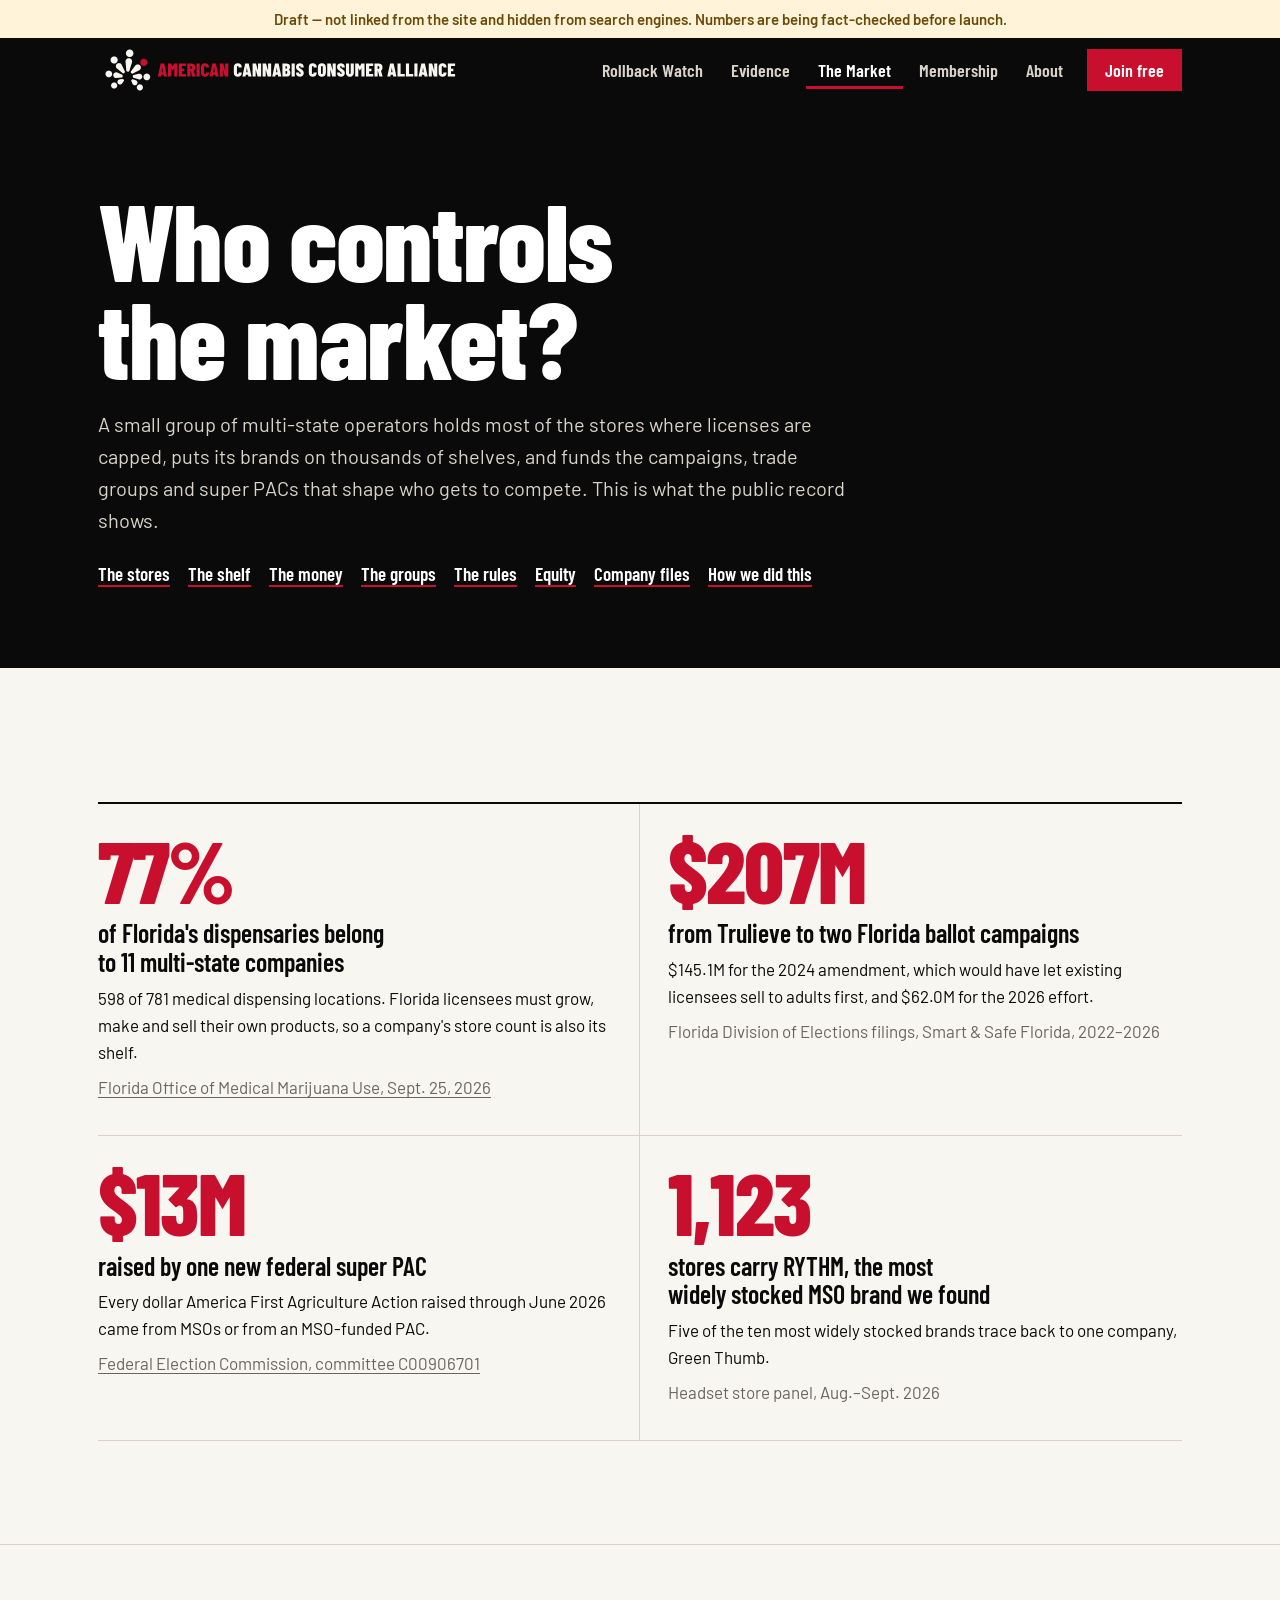
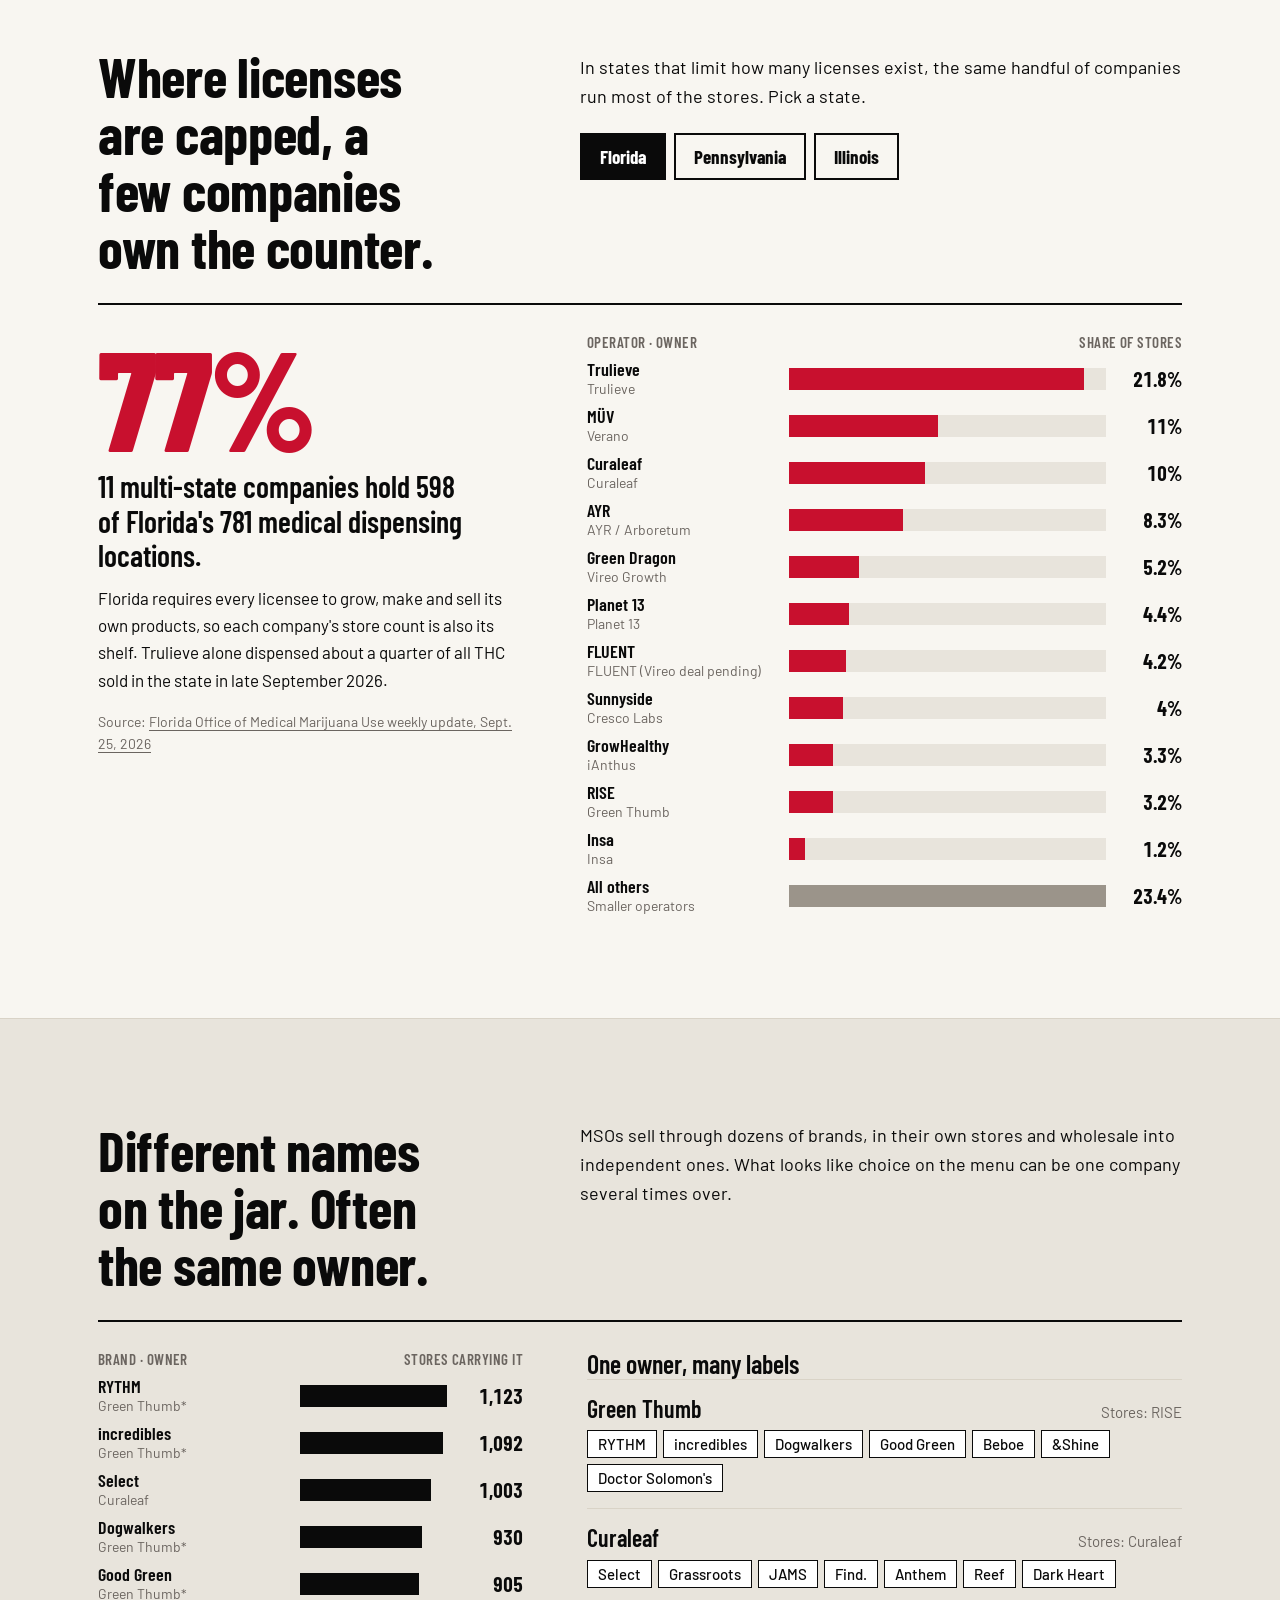
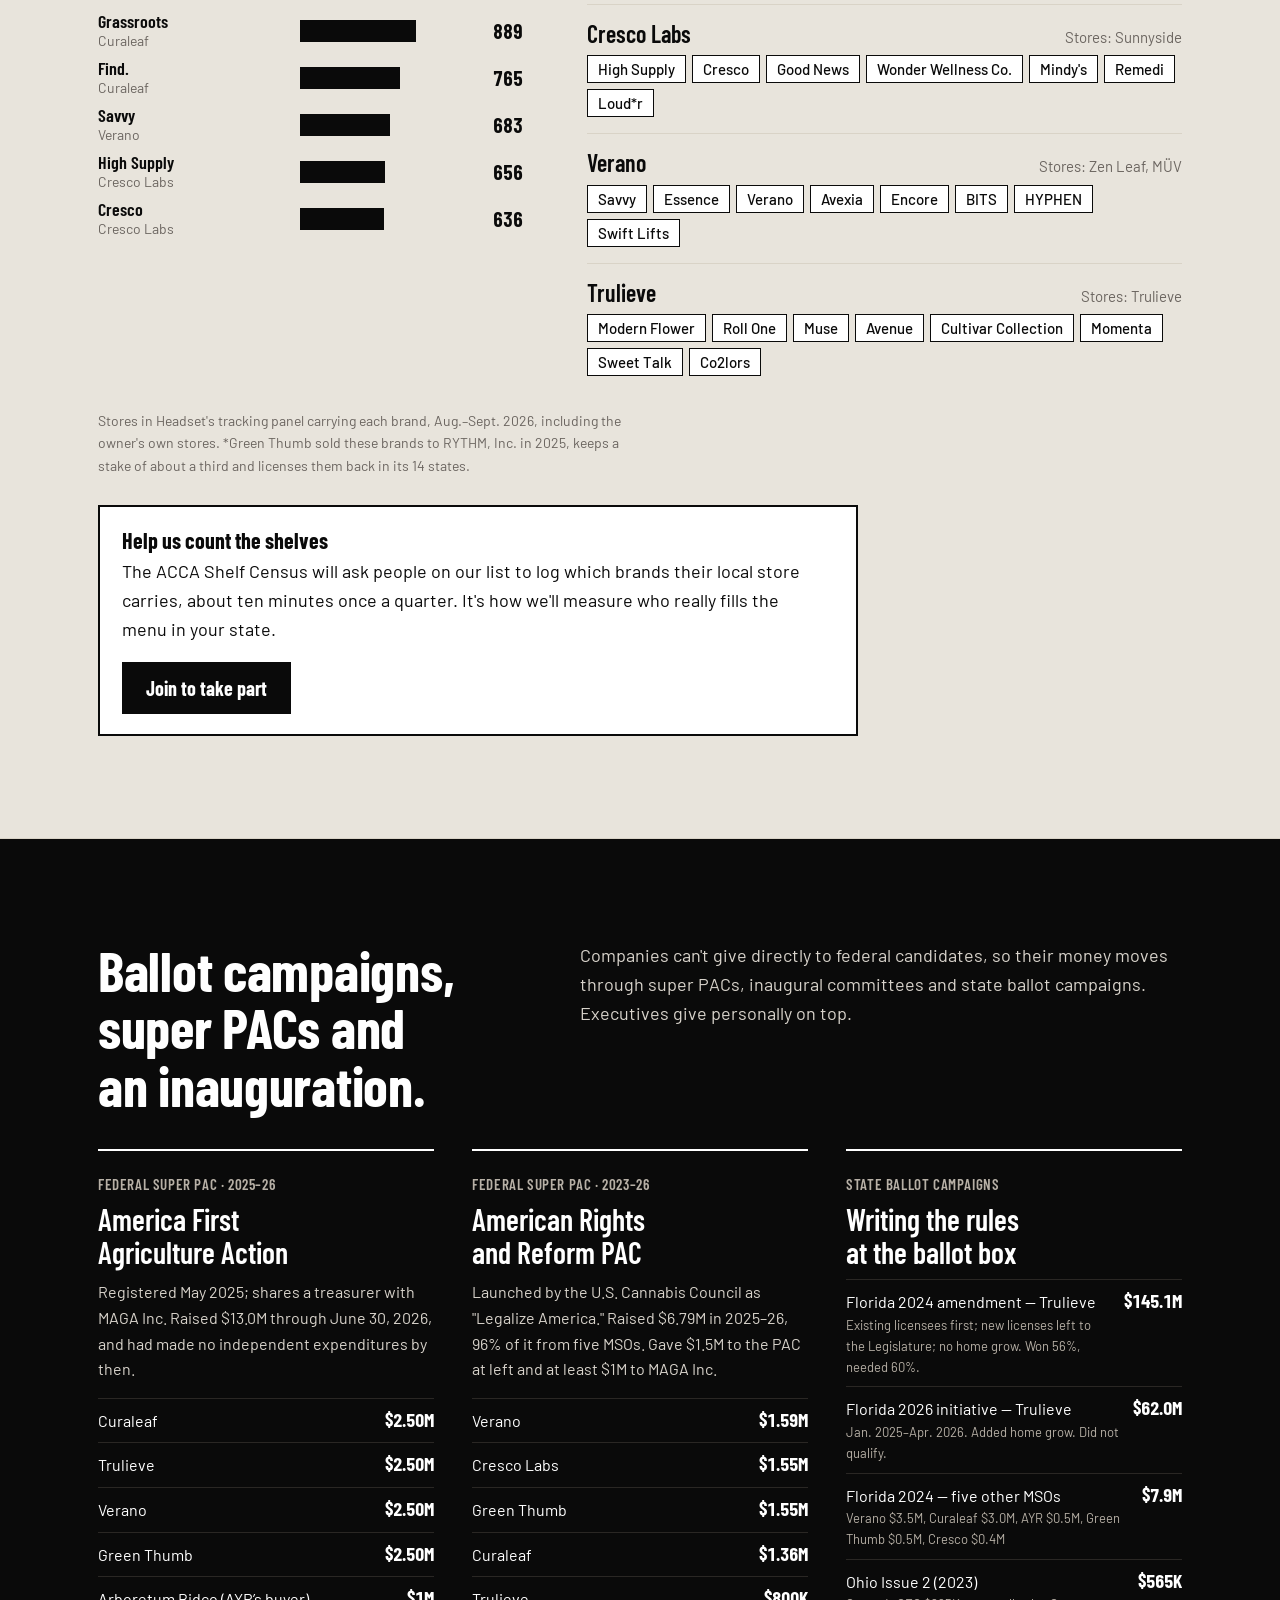
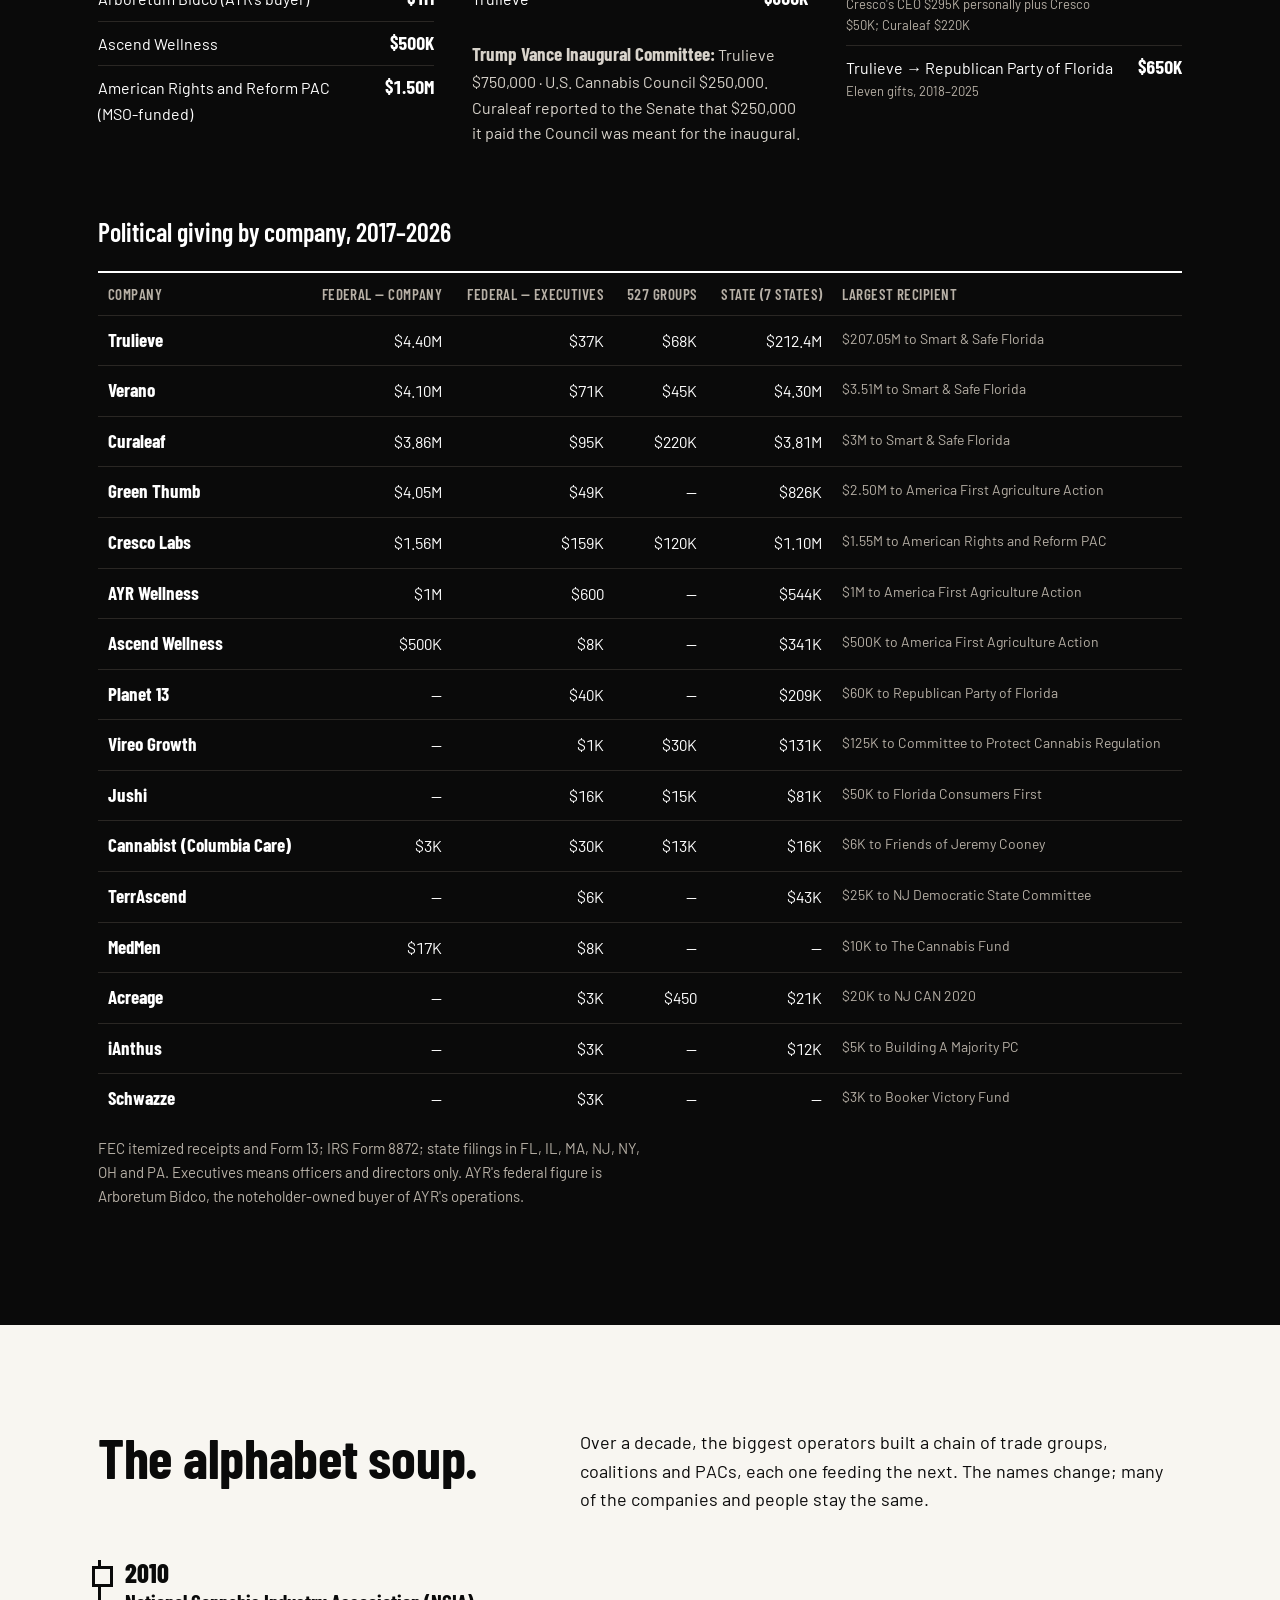
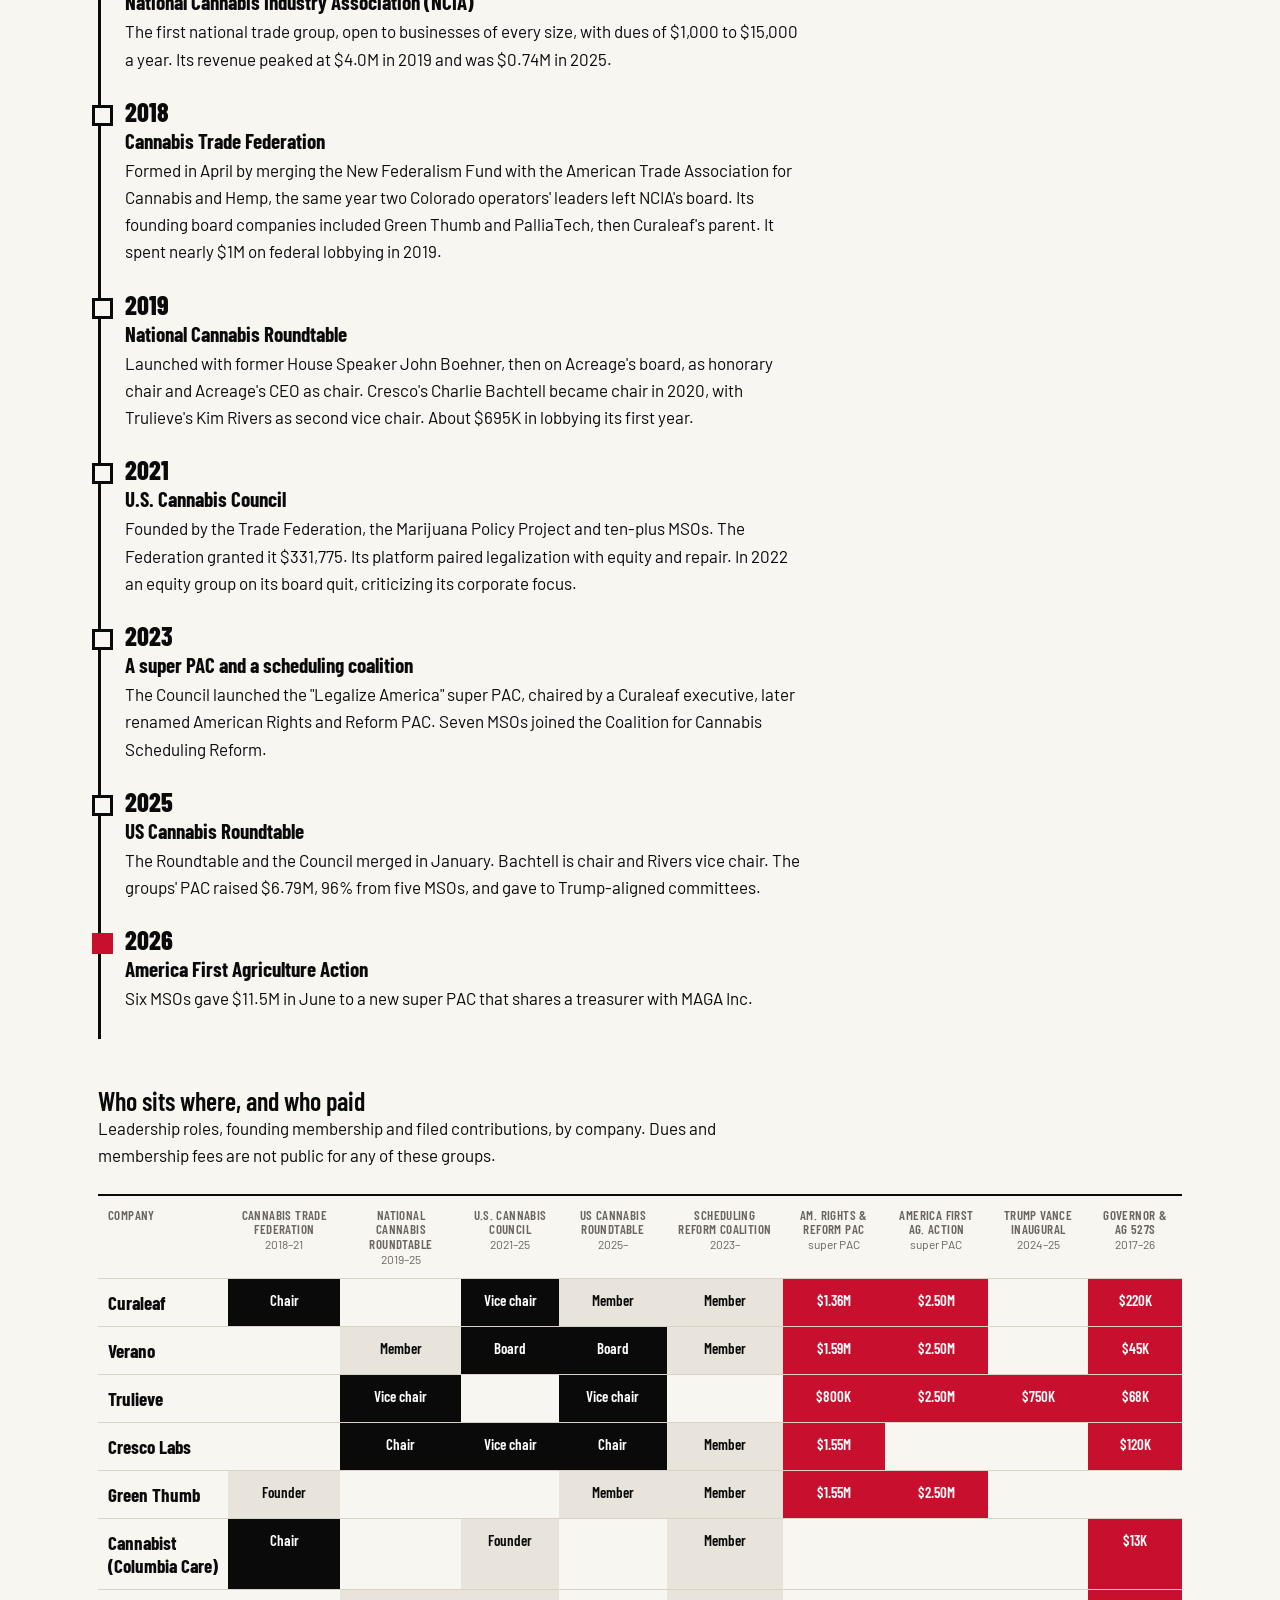
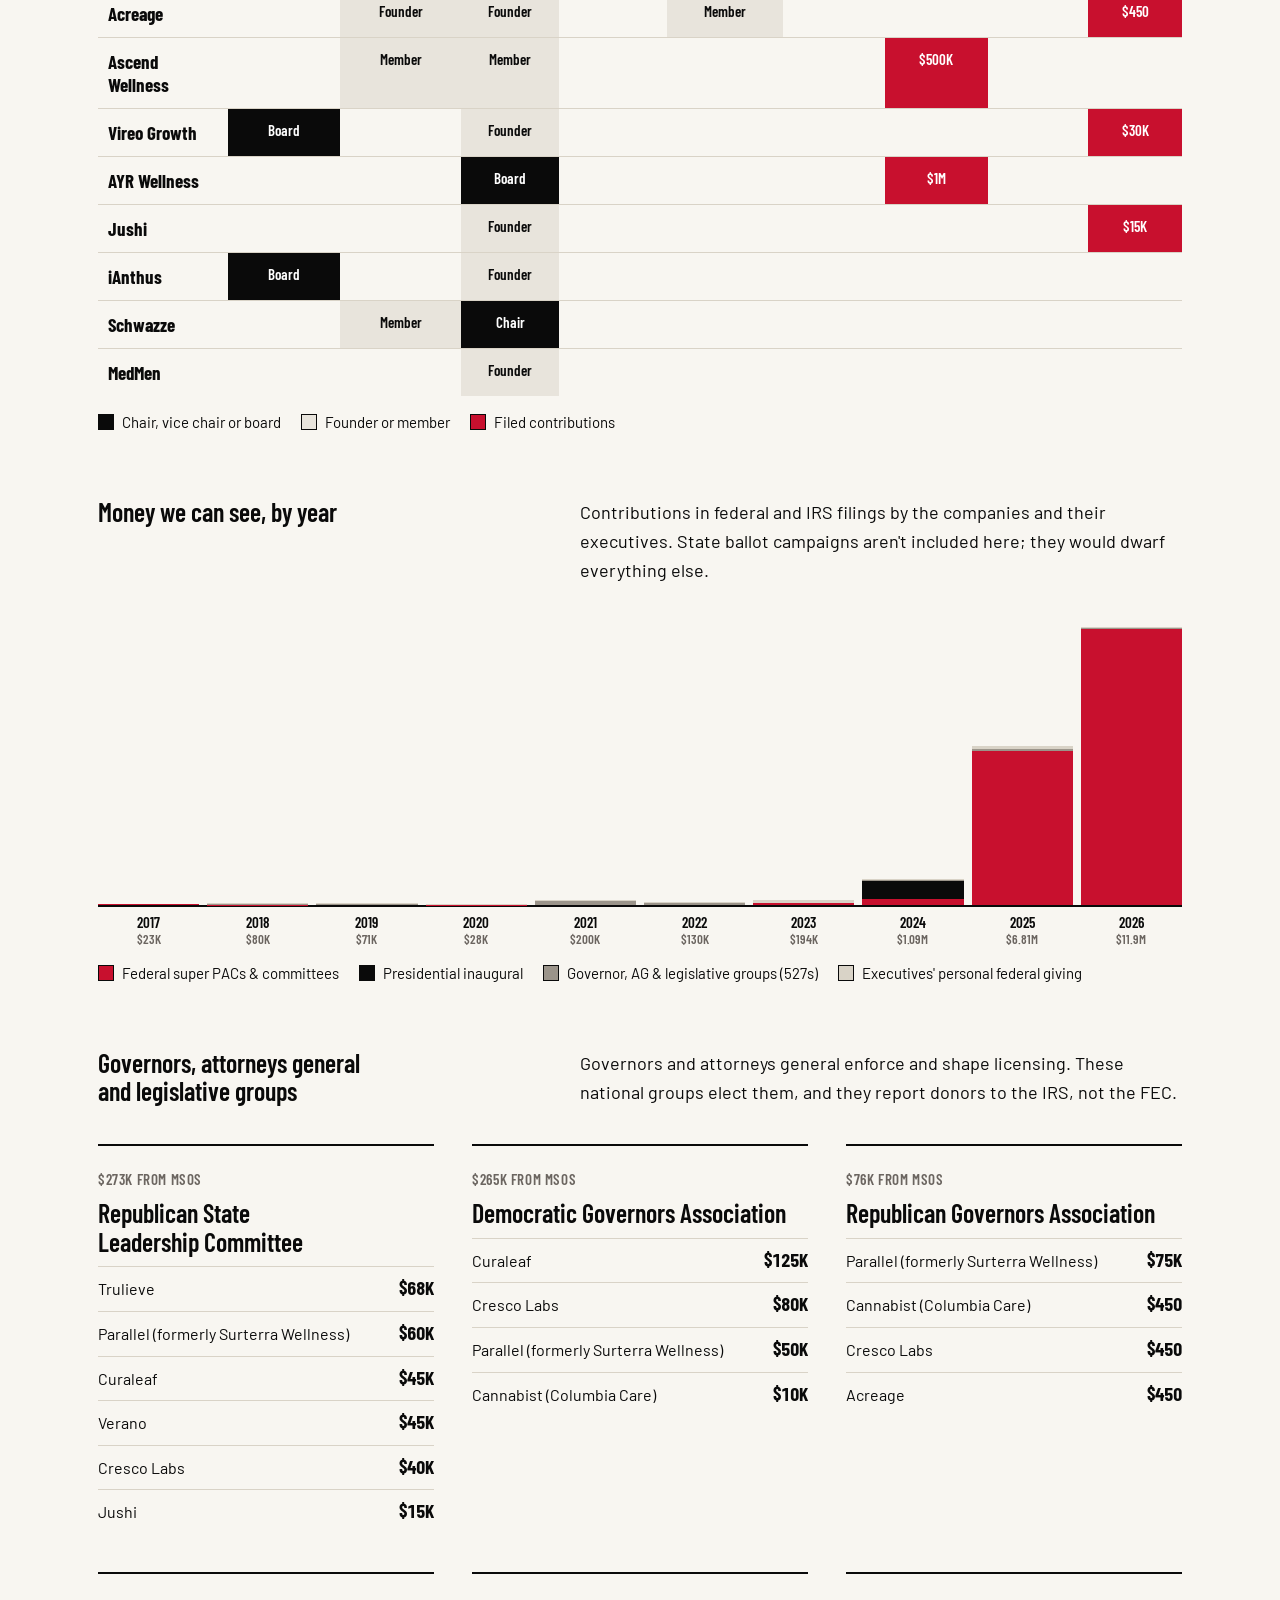
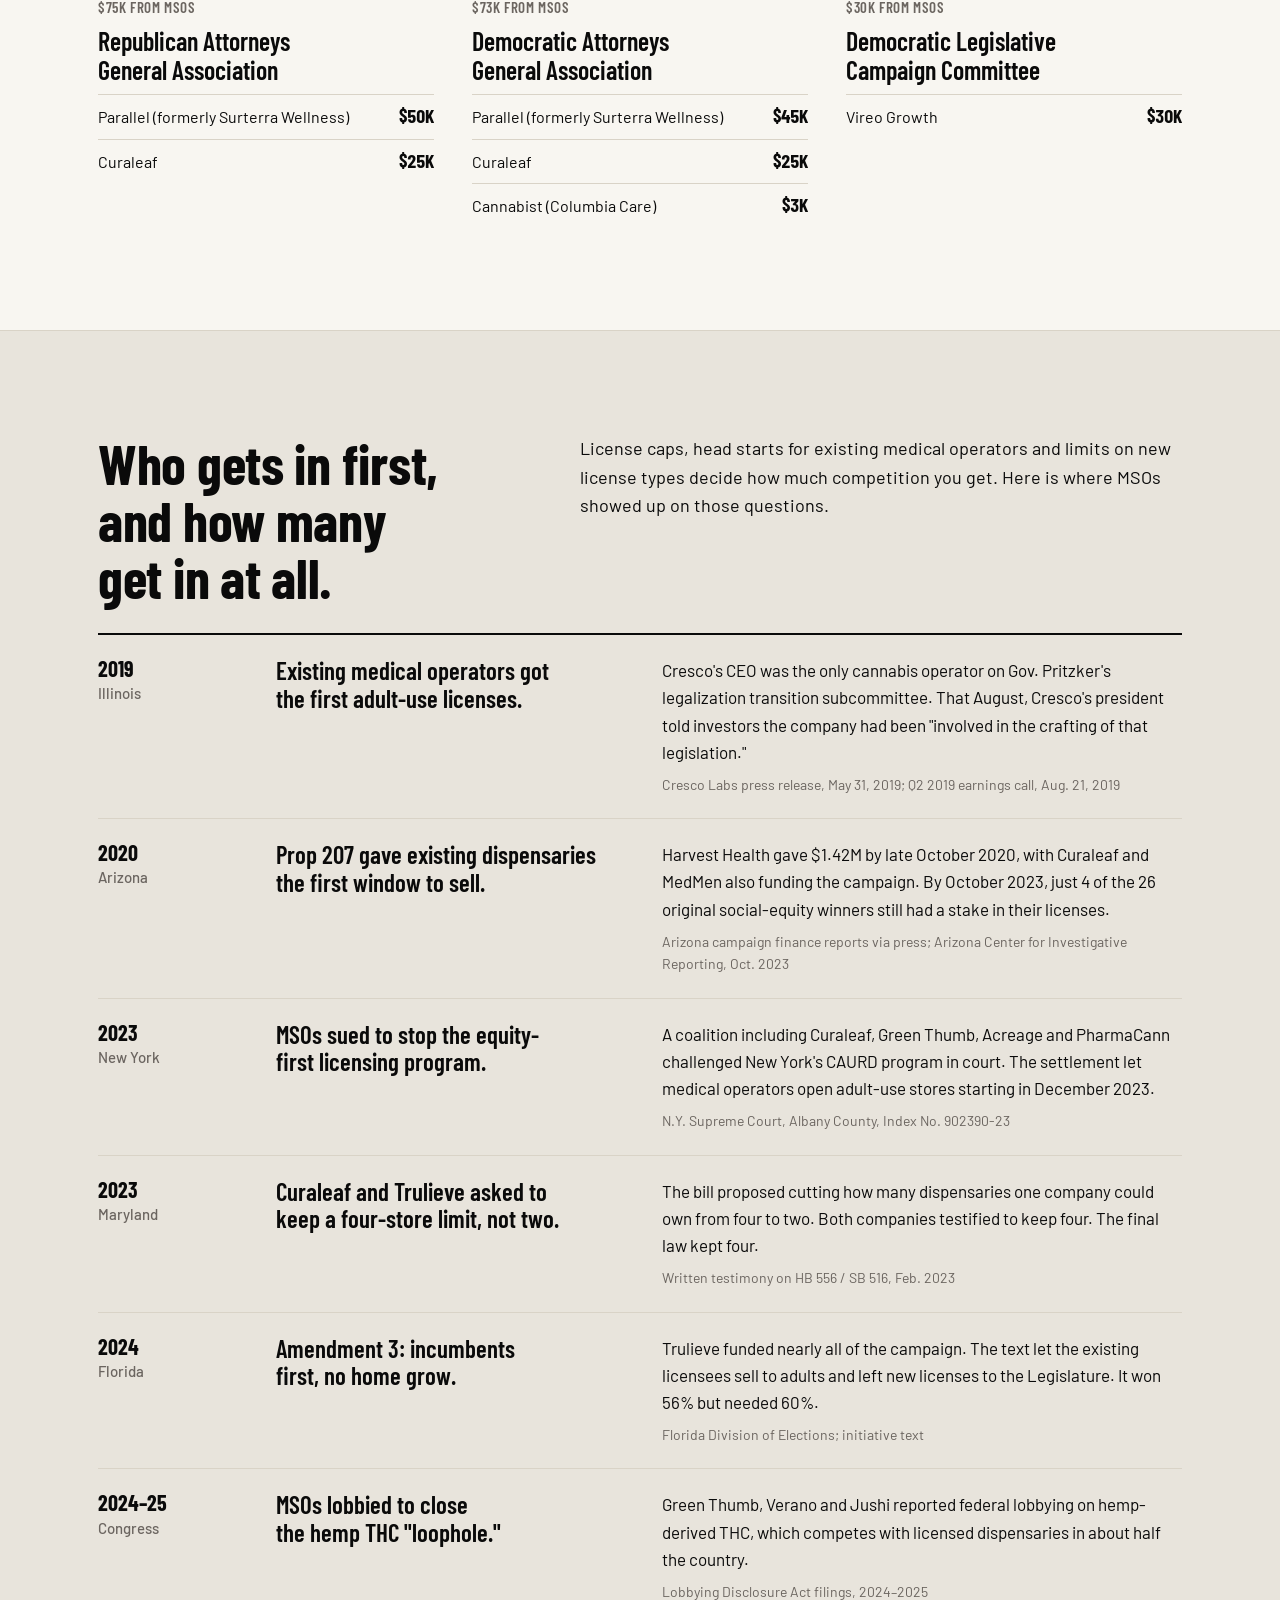
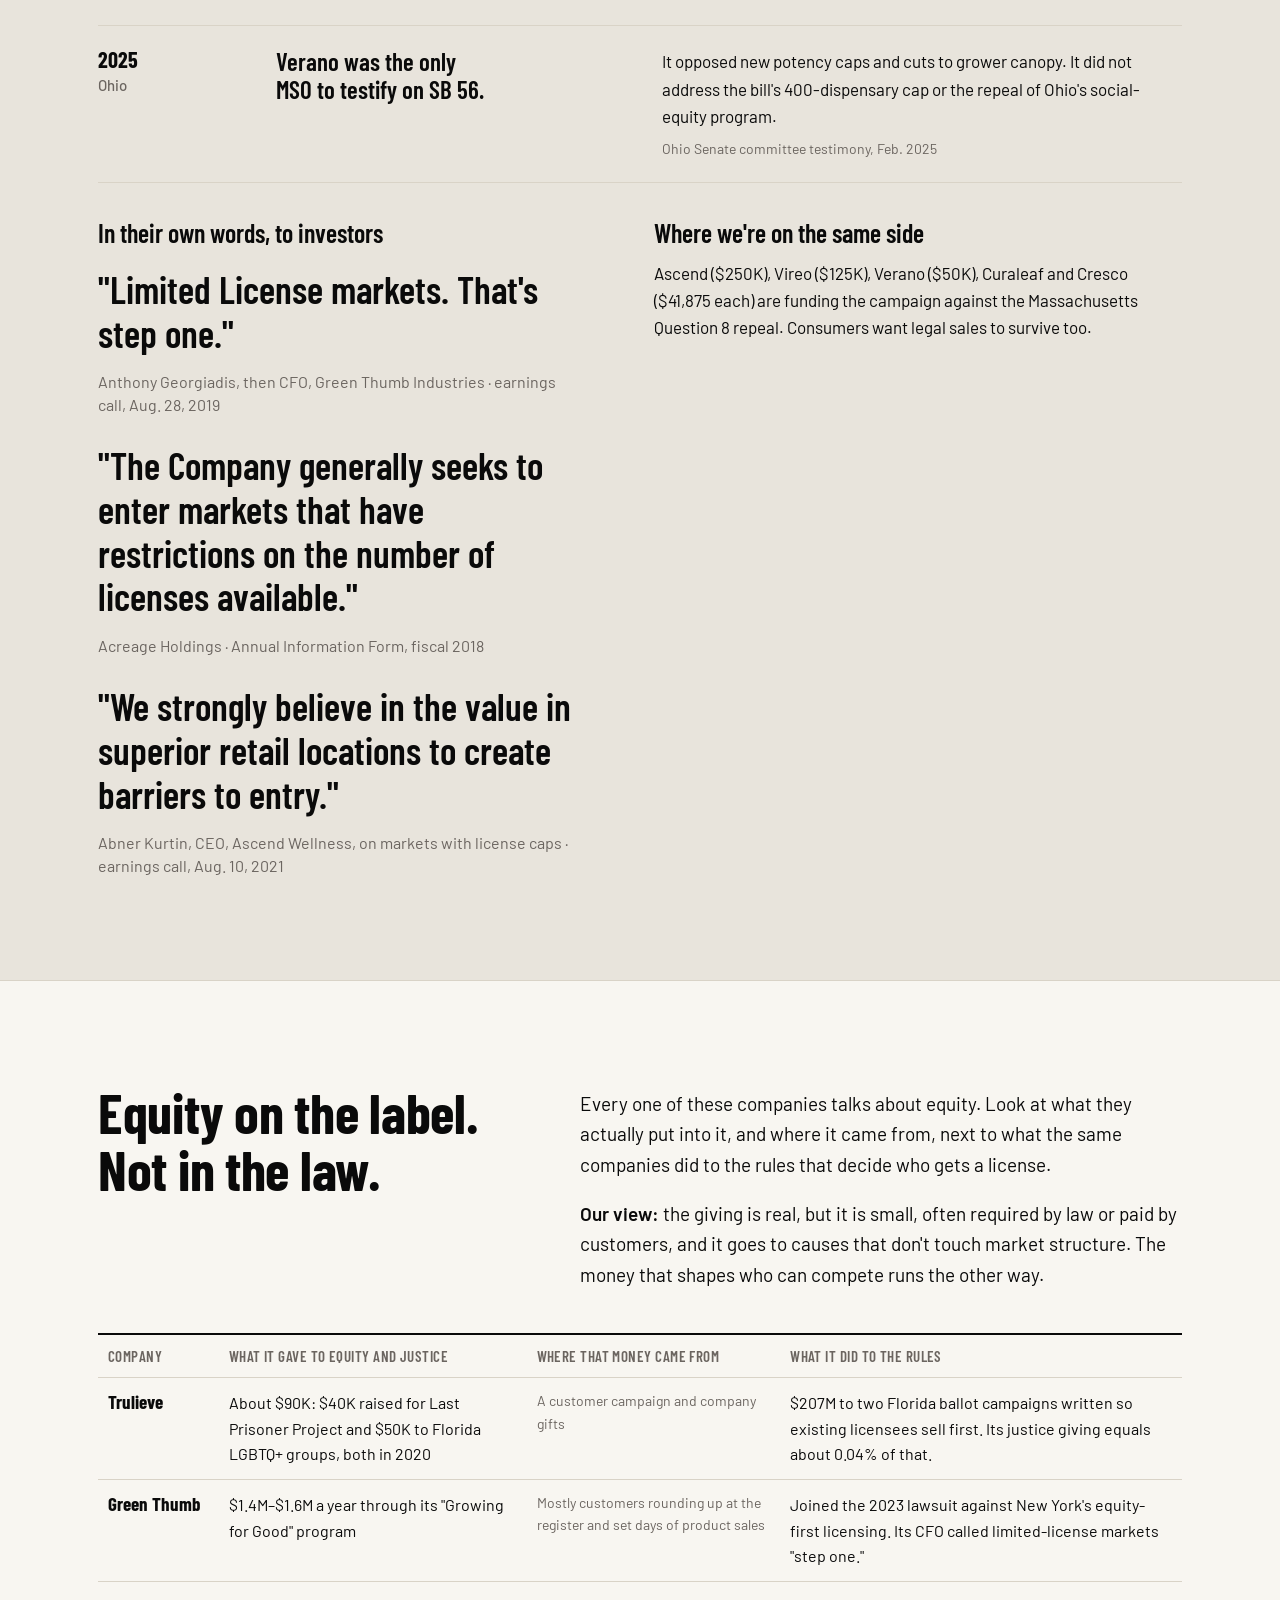
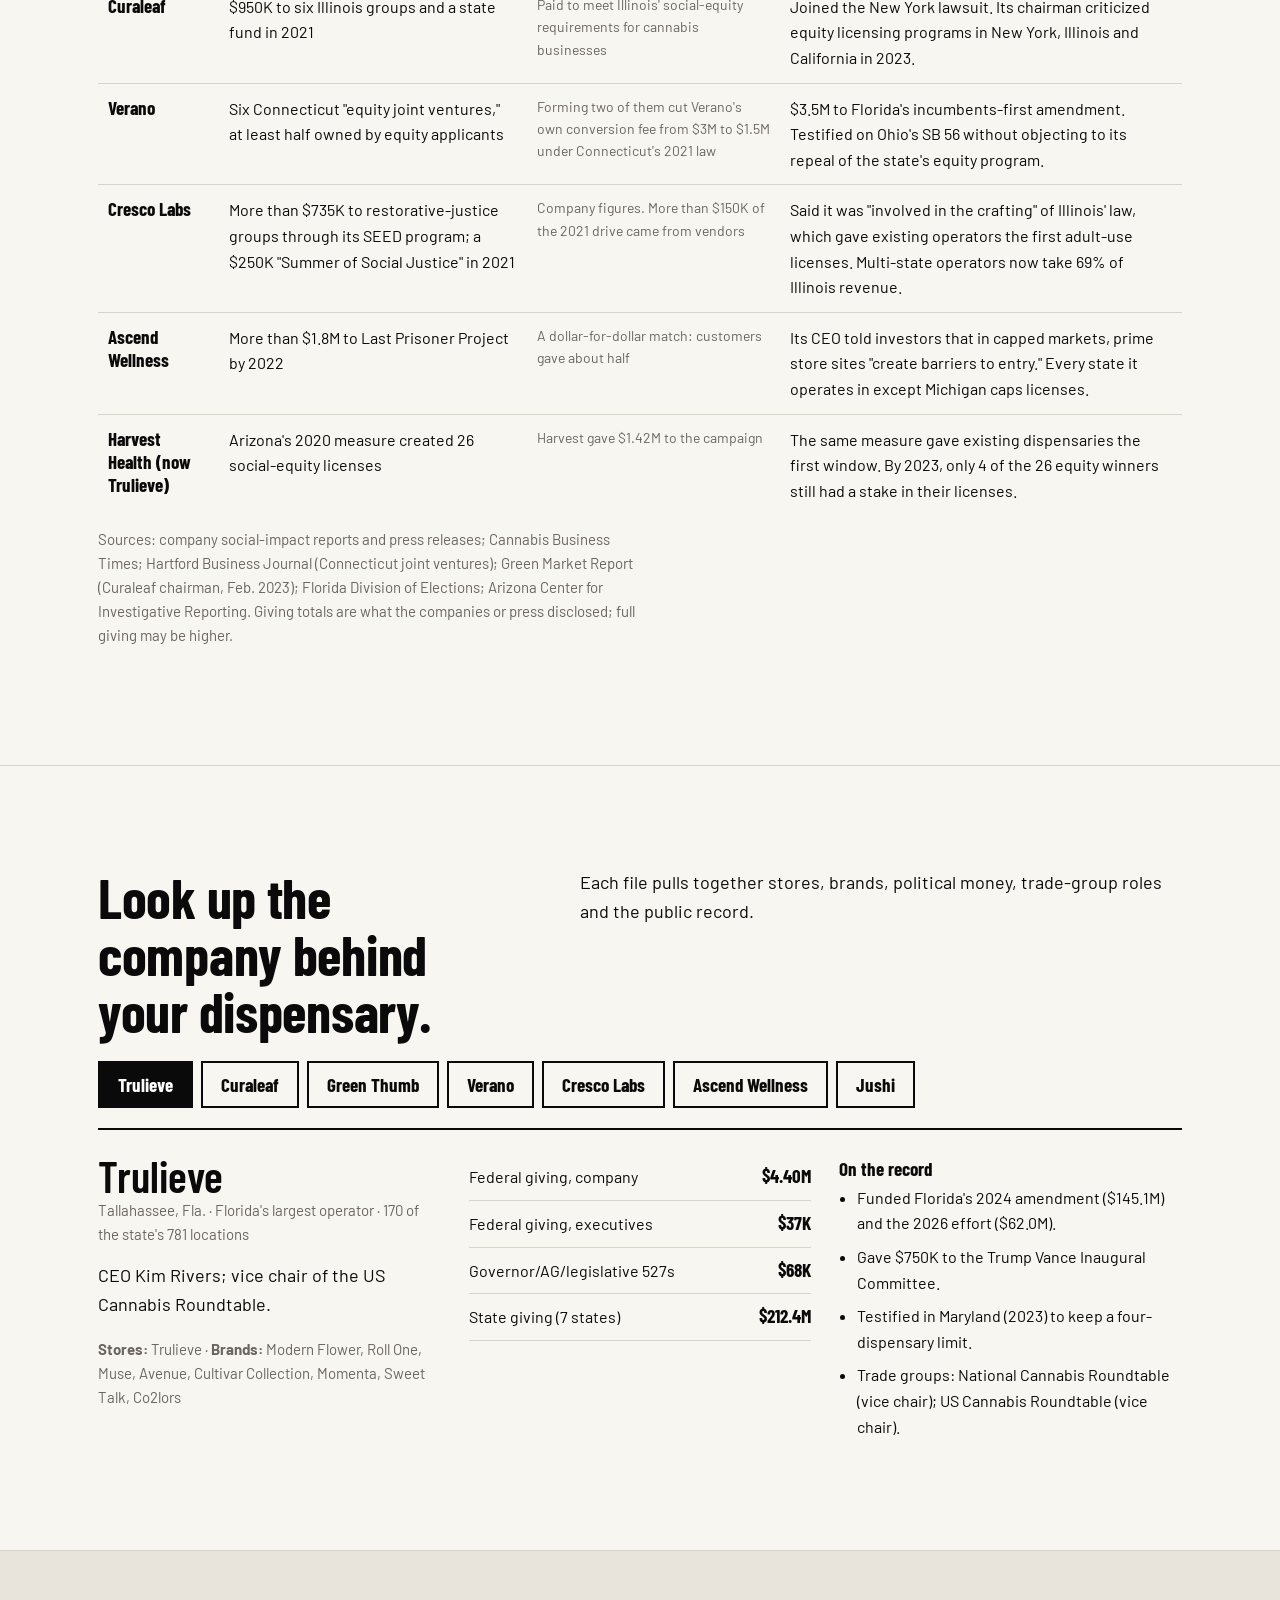
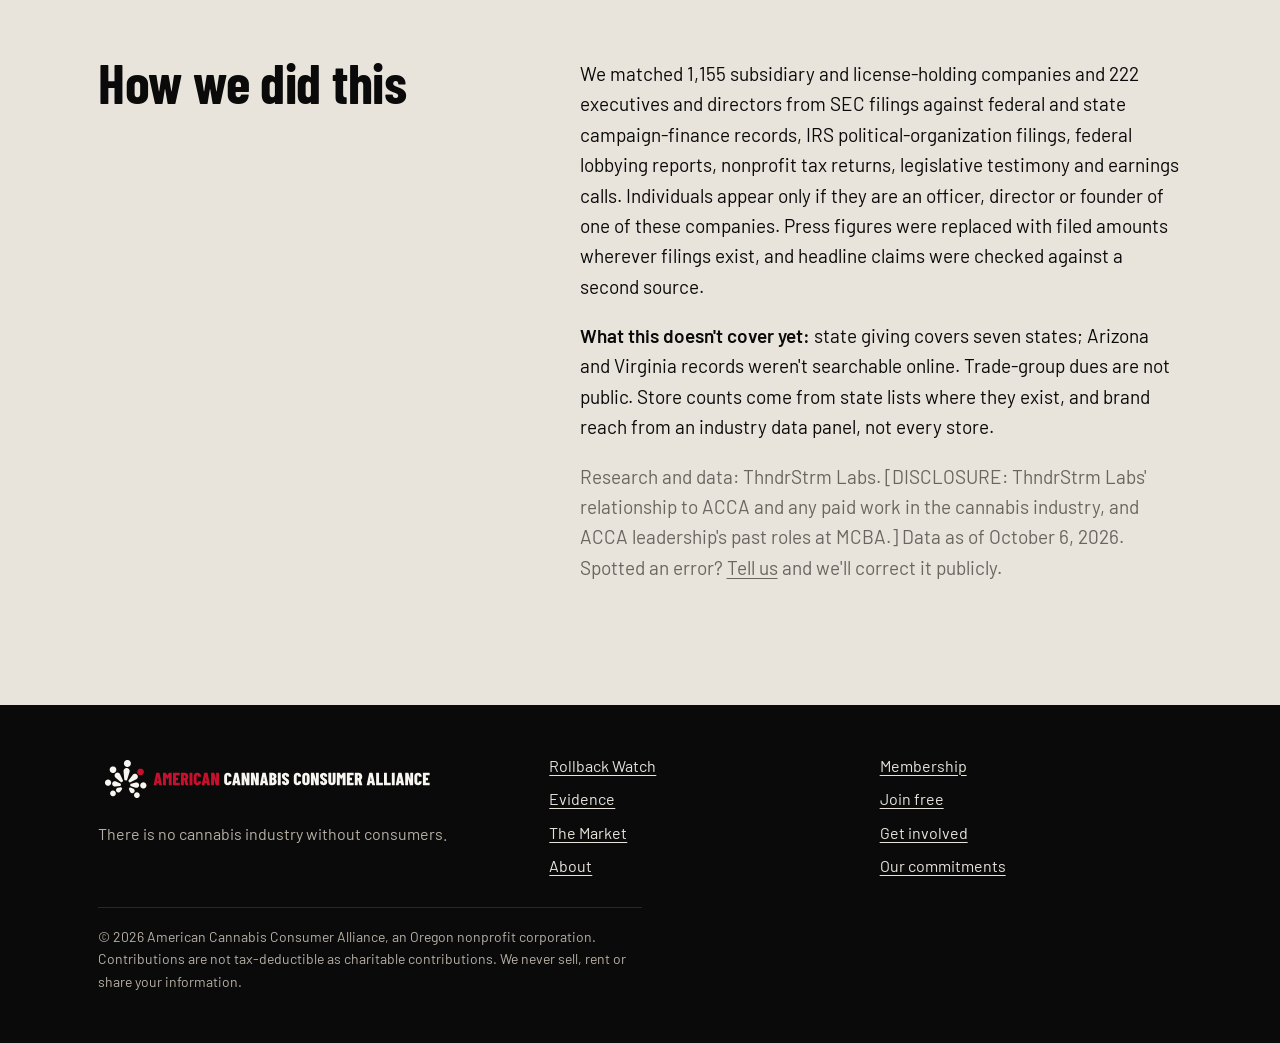
==== market/index.html @ 3426507a "Pledge thank-you: hold the spot, confirm membership after payment Co-Authored-By: Claude Opus 5.5 <n" ====
<!DOCTYPE html>
<html lang="en">
<head>
<meta charset="UTF-8">
<meta name="viewport" content="width=device-width, initial-scale=1">
<meta name="robots" content="noindex, nofollow, noarchive">
<meta name="description" content="Draft. Not for publication.">
<title>Who Controls the Market | American Cannabis Consumer Alliance</title>
<link rel="icon" href="/assets/brand/favicon.svg" type="image/svg+xml">
<link rel="icon" href="/assets/brand/favicon-32.png" sizes="32x32" type="image/png">
<link rel="apple-touch-icon" href="/assets/brand/apple-touch-icon.png">
<meta name="theme-color" content="#0A0A0A">
<link rel="preconnect" href="https://fonts.googleapis.com">
<link rel="preconnect" href="https://fonts.gstatic.com" crossorigin>
<link rel="stylesheet" href="https://fonts.googleapis.com/css2?family=Barlow+Condensed:wght@600;700;800&family=Barlow:wght@400;500;600&display=swap">
<link rel="stylesheet" href="/assets/site.css?v=2026-11-24b">
</head>
<body>
<a class="skip" href="#main">Skip to content</a>
<div class="draft" role="note">Draft — not linked from the site and hidden from search engines. Numbers are being fact-checked before launch.</div>
<header class="top on-black"><div class="wrap">
  <a class="mark" href="/" aria-label="American Cannabis Consumer Alliance, home"><picture><source media="(max-width:760px)" srcset="/assets/brand/logo-compact-fullcolor-dark.svg"><img src="/assets/brand/logo-horizontal-fullcolor-dark.svg" alt="American Cannabis Consumer Alliance" width="365" height="56"></picture></a>
  <button class="menu-btn" type="button" aria-expanded="false" aria-controls="site-nav">Menu</button>
  <ul class="nav" id="site-nav"><li><a href="/#watch">Rollback Watch</a></li><li><a href="/evidence.html">Evidence</a></li><li data-scorecard><a href="/scorecard/">Scorecard</a></li><li><a href="/market/" aria-current="page">The Market</a></li><li><a href="/membership.html">Membership</a></li><li><a href="/about.html">About</a></li><li class="join"><a href="/join.html">Join free</a></li></ul>
</div></header>

<main id="main">
<section class="band on-black"><div class="wrap">
  <h1>Who controls the market?</h1>
  <p>A small group of multi-state operators holds most of the stores where licenses are capped, puts its brands on thousands of shelves, and funds the campaigns, trade groups and super PACs that shape who gets to compete. This is what the public record shows.</p>
  <ul class="toc">
    <li><a href="#market">The stores</a></li><li><a href="#shelf">The shelf</a></li><li><a href="#money">The money</a></li>
    <li><a href="#groups">The groups</a></li><li><a href="#rules">The rules</a></li><li><a href="#equity">Equity</a></li><li><a href="#companies">Company files</a></li><li><a href="#method">How we did this</a></li>
  </ul>
</div></section>

<section class="sec" id="glance"><div class="wrap">
  <div class="facts">
    <div class="fact"><div class="fig">77%</div><h3>of Florida's dispensaries belong to 11 multi-state companies</h3><p>598 of 781 medical dispensing locations. Florida licensees must grow, make and sell their own products, so a company's store count is also its shelf.</p><p class="cite"><a href="https://knowthefactsmmj.com/about/weekly-updates/">Florida Office of Medical Marijuana Use, Sept. 25, 2026</a></p></div>
    <div class="fact"><div class="fig">$207M</div><h3>from Trulieve to two Florida ballot campaigns</h3><p>$145.1M for the 2024 amendment, which would have let existing licensees sell to adults first, and $62.0M for the 2026 effort.</p><p class="cite">Florida Division of Elections filings, Smart &amp; Safe Florida, 2022–2026</p></div>
    <div class="fact"><div class="fig">$13M</div><h3>raised by one new federal super PAC</h3><p>Every dollar America First Agriculture Action raised through June 2026 came from MSOs or from an MSO-funded PAC.</p><p class="cite"><a href="https://www.fec.gov/data/committee/C00906701/">Federal Election Commission, committee C00906701</a></p></div>
    <div class="fact"><div class="fig">1,123</div><h3>stores carry RYTHM, the most widely stocked MSO brand we found</h3><p>Five of the ten most widely stocked brands trace back to one company, Green Thumb.</p><p class="cite">Headset store panel, Aug.–Sept. 2026</p></div>
  </div>
</div></section>

<section class="sec" id="market"><div class="wrap">
  <div class="sec-head"><h2>Where licenses are capped, a few companies own the counter.</h2><div><p>In states that limit how many licenses exist, the same handful of companies run most of the stores. Pick a state.</p>
    <div class="mk-tabs" role="tablist" aria-label="Choose a state" id="state-tabs"></div></div></div>
  <div class="mk-split">
    <div><div class="fig" id="st-fig"></div><p class="mk-lede" id="st-lede"></p><p id="st-ctx" class="ink2" style="font-size:17px"></p><p class="cite" id="st-src"></p></div>
    <div class="bars" id="st-bars" role="tabpanel" aria-live="polite"></div>
  </div>
</div></section>

<section class="sec stone" id="shelf"><div class="wrap">
  <div class="sec-head"><h2>Different names on the jar. Often the same owner.</h2><p>MSOs sell through dozens of brands, in their own stores and wholesale into independent ones. What looks like choice on the menu can be one company several times over.</p></div>
  <div class="mk-split">
    <div class="bars" id="brand-bars"></div>
    <div><h3>One owner, many labels</h3><div id="families"></div></div>
  </div>
  <p class="cite" style="margin-top:18px">Stores in Headset's tracking panel carrying each brand, Aug.–Sept. 2026, including the owner's own stores. *Green Thumb sold these brands to RYTHM, Inc. in 2025, keeps a stake of about a third and licenses them back in its 14 states.</p>
  <div class="notice"><b>Help us count the shelves</b><p>The ACCA Shelf Census will ask people on our list to log which brands their local store carries, about ten minutes once a quarter. It's how we'll measure who really fills the menu in your state.</p><a class="btn" href="/join.html">Join to take part</a></div>
</div></section>

<section class="sec dark on-black" id="money"><div class="wrap">
  <div class="sec-head"><h2>Ballot campaigns, super PACs and an inauguration.</h2><p>Companies can't give directly to federal candidates, so their money moves through super PACs, inaugural committees and state ballot campaigns. Executives give personally on top.</p></div>
  <div class="mk-cols">
    <div class="mk-col"><span class="kicker">Federal super PAC · 2025–26</span><h3>America First Agriculture Action</h3><p>Registered May 2025; shares a treasurer with MAGA Inc. Raised $13.0M through June 30, 2026, and had made no independent expenditures by then.</p><ul class="mk-list" id="afaa"></ul></div>
    <div class="mk-col"><span class="kicker">Federal super PAC · 2023–26</span><h3>American Rights and Reform PAC</h3><p>Launched by the U.S. Cannabis Council as "Legalize America." Raised $6.79M in 2025–26, 96% of it from five MSOs. Gave $1.5M to the PAC at left and at least $1M to MAGA Inc.</p><ul class="mk-list" id="arr"></ul>
      <p style="margin-top:18px"><b style="font-family:var(--f-display);font-size:19px">Trump Vance Inaugural Committee:</b> Trulieve $750,000 · U.S. Cannabis Council $250,000. Curaleaf reported to the Senate that $250,000 it paid the Council was meant for the inaugural.</p></div>
    <div class="mk-col"><span class="kicker">State ballot campaigns</span><h3>Writing the rules at the ballot box</h3>
      <ul class="mk-list">
        <li><span>Florida 2024 amendment — Trulieve<small>Existing licensees first; new licenses left to the Legislature; no home grow. Won 56%, needed 60%.</small></span><b>$145.1M</b></li>
        <li><span>Florida 2026 initiative — Trulieve<small>Jan. 2025–Apr. 2026. Added home grow. Did not qualify.</small></span><b>$62.0M</b></li>
        <li><span>Florida 2024 — five other MSOs<small>Verano $3.5M, Curaleaf $3.0M, AYR $0.5M, Green Thumb $0.5M, Cresco $0.4M</small></span><b>$7.9M</b></li>
        <li><span>Ohio Issue 2 (2023)<small>Cresco's CEO $295K personally plus Cresco $50K; Curaleaf $220K</small></span><b>$565K</b></li>
        <li><span>Trulieve → Republican Party of Florida<small>Eleven gifts, 2018–2025</small></span><b>$650K</b></li>
      </ul></div>
  </div>
  <h3 style="margin-top:56px">Political giving by company, 2017–2026</h3>
  <div class="tbl"><table>
    <caption class="sr">Political giving by company</caption>
    <thead><tr><th scope="col">Company</th><th scope="col" class="num">Federal — company</th><th scope="col" class="num">Federal — executives</th><th scope="col" class="num">527 groups</th><th scope="col" class="num">State (7 states)</th><th scope="col">Largest recipient</th></tr></thead>
    <tbody id="giving"></tbody>
  </table></div>
  <p class="fine" style="color:#B7B0A6;margin-top:12px">FEC itemized receipts and Form 13; IRS Form 8872; state filings in FL, IL, MA, NJ, NY, OH and PA. Executives means officers and directors only. AYR's federal figure is Arboretum Bidco, the noteholder-owned buyer of AYR's operations.</p>
</div></section>

<section class="sec" id="groups"><div class="wrap">
  <div class="sec-head"><h2>The alphabet soup.</h2><p>Over a decade, the biggest operators built a chain of trade groups, coalitions and PACs, each one feeding the next. The names change; many of the companies and people stay the same.</p></div>
  <ol class="timeline">
    <li><time>2010</time><b>National Cannabis Industry Association (NCIA)</b><p>The first national trade group, open to businesses of every size, with dues of $1,000 to $15,000 a year. Its revenue peaked at $4.0M in 2019 and was $0.74M in 2025.</p></li>
    <li><time>2018</time><b>Cannabis Trade Federation</b><p>Formed in April by merging the New Federalism Fund with the American Trade Association for Cannabis and Hemp, the same year two Colorado operators' leaders left NCIA's board. Its founding board companies included Green Thumb and PalliaTech, then Curaleaf's parent. It spent nearly $1M on federal lobbying in 2019.</p></li>
    <li><time>2019</time><b>National Cannabis Roundtable</b><p>Launched with former House Speaker John Boehner, then on Acreage's board, as honorary chair and Acreage's CEO as chair. Cresco's Charlie Bachtell became chair in 2020, with Trulieve's Kim Rivers as second vice chair. About $695K in lobbying its first year.</p></li>
    <li><time>2021</time><b>U.S. Cannabis Council</b><p>Founded by the Trade Federation, the Marijuana Policy Project and ten-plus MSOs. The Federation granted it $331,775. Its platform paired legalization with equity and repair. In 2022 an equity group on its board quit, criticizing its corporate focus.</p></li>
    <li><time>2023</time><b>A super PAC and a scheduling coalition</b><p>The Council launched the "Legalize America" super PAC, chaired by a Curaleaf executive, later renamed American Rights and Reform PAC. Seven MSOs joined the Coalition for Cannabis Scheduling Reform.</p></li>
    <li><time>2025</time><b>US Cannabis Roundtable</b><p>The Roundtable and the Council merged in January. Bachtell is chair and Rivers vice chair. The groups' PAC raised $6.79M, 96% from five MSOs, and gave to Trump-aligned committees.</p></li>
    <li class="now"><time>2026</time><b>America First Agriculture Action</b><p>Six MSOs gave $11.5M in June to a new super PAC that shares a treasurer with MAGA Inc.</p></li>
  </ol>

  <h3 style="margin-top:48px">Who sits where, and who paid</h3>
  <p class="ink2" style="font-size:17px">Leadership roles, founding membership and filed contributions, by company. Dues and membership fees are not public for any of these groups.</p>
  <div class="tbl"><table class="matrix"><caption class="sr">Company roles and contributions in cannabis trade groups and political committees</caption><thead id="mx-h"></thead><tbody id="mx-b"></tbody></table></div>
  <div class="legend"><span><i style="background:var(--black)"></i>Chair, vice chair or board</span><span><i style="background:var(--stone)"></i>Founder or member</span><span><i style="background:var(--red)"></i>Filed contributions</span></div>

  <div class="sec-head" style="margin-top:64px"><h3>Money we can see, by year</h3><p>Contributions in federal and IRS filings by the companies and their executives. State ballot campaigns aren't included here; they would dwarf everything else.</p></div>
  <div class="cols" id="yr-cols" aria-hidden="true"></div>
  <div class="cols-x" id="yr-x" aria-hidden="true"></div>
  <div class="cols-v" id="yr-v" aria-hidden="true"></div>
  <div class="legend" id="yr-legend"></div>
  <div class="tbl sr"><table><caption>Contributions by year and category</caption><thead><tr><th scope="col">Year</th><th scope="col">Federal super PACs and committees</th><th scope="col">Inaugural</th><th scope="col">527 groups</th><th scope="col">Executives</th></tr></thead><tbody id="yr-t"></tbody></table></div>

  <div class="sec-head" style="margin-top:64px"><h3>Governors, attorneys general and legislative groups</h3><p>Governors and attorneys general enforce and shape licensing. These national groups elect them, and they report donors to the IRS, not the FEC.</p></div>
  <div class="mk-cols" id="p527" style="margin-top:20px"></div>
</div></section>

<section class="sec stone" id="rules"><div class="wrap">
  <div class="sec-head"><h2>Who gets in first, and how many get in at all.</h2><p>License caps, head starts for existing medical operators and limits on new license types decide how much competition you get. Here is where MSOs showed up on those questions.</p></div>
  <ul class="watch">
    <li><time>2019<span>Illinois</span></time><div><h3>Existing medical operators got the first adult-use licenses.</h3></div><div><p>Cresco's CEO was the only cannabis operator on Gov. Pritzker's legalization transition subcommittee. That August, Cresco's president told investors the company had been "involved in the crafting of that legislation."</p><p class="src">Cresco Labs press release, May 31, 2019; Q2 2019 earnings call, Aug. 21, 2019</p></div></li>
    <li><time>2020<span>Arizona</span></time><div><h3>Prop 207 gave existing dispensaries the first window to sell.</h3></div><div><p>Harvest Health gave $1.42M by late October 2020, with Curaleaf and MedMen also funding the campaign. By October 2023, just 4 of the 26 original social-equity winners still had a stake in their licenses.</p><p class="src">Arizona campaign finance reports via press; Arizona Center for Investigative Reporting, Oct. 2023</p></div></li>
    <li><time>2023<span>New York</span></time><div><h3>MSOs sued to stop the equity-first licensing program.</h3></div><div><p>A coalition including Curaleaf, Green Thumb, Acreage and PharmaCann challenged New York's CAURD program in court. The settlement let medical operators open adult-use stores starting in December 2023.</p><p class="src">N.Y. Supreme Court, Albany County, Index No. 902390-23</p></div></li>
    <li><time>2023<span>Maryland</span></time><div><h3>Curaleaf and Trulieve asked to keep a four-store limit, not two.</h3></div><div><p>The bill proposed cutting how many dispensaries one company could own from four to two. Both companies testified to keep four. The final law kept four.</p><p class="src">Written testimony on HB 556 / SB 516, Feb. 2023</p></div></li>
    <li><time>2024<span>Florida</span></time><div><h3>Amendment 3: incumbents first, no home grow.</h3></div><div><p>Trulieve funded nearly all of the campaign. The text let the existing licensees sell to adults and left new licenses to the Legislature. It won 56% but needed 60%.</p><p class="src">Florida Division of Elections; initiative text</p></div></li>
    <li><time>2024–25<span>Congress</span></time><div><h3>MSOs lobbied to close the hemp THC "loophole."</h3></div><div><p>Green Thumb, Verano and Jushi reported federal lobbying on hemp-derived THC, which competes with licensed dispensaries in about half the country.</p><p class="src">Lobbying Disclosure Act filings, 2024–2025</p></div></li>
    <li><time>2025<span>Ohio</span></time><div><h3>Verano was the only MSO to testify on SB 56.</h3></div><div><p>It opposed new potency caps and cuts to grower canopy. It did not address the bill's 400-dispensary cap or the repeal of Ohio's social-equity program.</p><p class="src">Ohio Senate committee testimony, Feb. 2025</p></div></li>
  </ul>

  <div class="versus">
    <div><h3>In their own words, to investors</h3>
      <div style="display:grid;gap:28px;margin-top:20px">
        <blockquote class="pull">"Limited License markets. That's step one."<cite>Anthony Georgiadis, then CFO, Green Thumb Industries · earnings call, Aug. 28, 2019</cite></blockquote>
        <blockquote class="pull">"The Company generally seeks to enter markets that have restrictions on the number of licenses available."<cite>Acreage Holdings · Annual Information Form, fiscal 2018</cite></blockquote>
        <blockquote class="pull">"We strongly believe in the value in superior retail locations to create barriers to entry."<cite>Abner Kurtin, CEO, Ascend Wellness, on markets with license caps · earnings call, Aug. 10, 2021</cite></blockquote>
      </div></div>
    <div><h3>Where we're on the same side</h3>
      <p style="font-size:17px;margin-top:12px">Ascend ($250K), Vireo ($125K), Verano ($50K), Curaleaf and Cresco ($41,875 each) are funding the campaign against the Massachusetts Question 8 repeal. Consumers want legal sales to survive too.</p></div>
  </div>
</div></section>

<section class="sec" id="equity"><div class="wrap">
  <div class="sec-head"><h2>Equity on the label. Not in the law.</h2><div class="prose">
    <p>Every one of these companies talks about equity. Look at what they actually put into it, and where it came from, next to what the same companies did to the rules that decide who gets a license.</p>
    <p><strong>Our view:</strong> the giving is real, but it is small, often required by law or paid by customers, and it goes to causes that don't touch market structure. The money that shapes who can compete runs the other way.</p></div></div>
  <div class="tbl"><table>
    <caption class="sr">Equity giving compared with actions on market rules, by company</caption>
    <thead><tr><th scope="col">Company</th><th scope="col">What it gave to equity and justice</th><th scope="col">Where that money came from</th><th scope="col">What it did to the rules</th></tr></thead>
    <tbody>
      <tr><th scope="row">Trulieve</th><td>About $90K: $40K raised for Last Prisoner Project and $50K to Florida LGBTQ+ groups, both in 2020</td><td class="note">A customer campaign and company gifts</td><td>$207M to two Florida ballot campaigns written so existing licensees sell first. Its justice giving equals about 0.04% of that.</td></tr>
      <tr><th scope="row">Green Thumb</th><td>$1.4M–$1.6M a year through its "Growing for Good" program</td><td class="note">Mostly customers rounding up at the register and set days of product sales</td><td>Joined the 2023 lawsuit against New York's equity-first licensing. Its CFO called limited-license markets "step one."</td></tr>
      <tr><th scope="row">Curaleaf</th><td>$950K to six Illinois groups and a state fund in 2021</td><td class="note">Paid to meet Illinois' social-equity requirements for cannabis businesses</td><td>Joined the New York lawsuit. Its chairman criticized equity licensing programs in New York, Illinois and California in 2023.</td></tr>
      <tr><th scope="row">Verano</th><td>Six Connecticut "equity joint ventures," at least half owned by equity applicants</td><td class="note">Forming two of them cut Verano's own conversion fee from $3M to $1.5M under Connecticut's 2021 law</td><td>$3.5M to Florida's incumbents-first amendment. Testified on Ohio's SB 56 without objecting to its repeal of the state's equity program.</td></tr>
      <tr><th scope="row">Cresco Labs</th><td>More than $735K to restorative-justice groups through its SEED program; a $250K "Summer of Social Justice" in 2021</td><td class="note">Company figures. More than $150K of the 2021 drive came from vendors</td><td>Said it was "involved in the crafting" of Illinois' law, which gave existing operators the first adult-use licenses. Multi-state operators now take 69% of Illinois revenue.</td></tr>
      <tr><th scope="row">Ascend Wellness</th><td>More than $1.8M to Last Prisoner Project by 2022</td><td class="note">A dollar-for-dollar match: customers gave about half</td><td>Its CEO told investors that in capped markets, prime store sites "create barriers to entry." Every state it operates in except Michigan caps licenses.</td></tr>
      <tr><th scope="row">Harvest Health (now Trulieve)</th><td>Arizona's 2020 measure created 26 social-equity licenses</td><td class="note">Harvest gave $1.42M to the campaign</td><td>The same measure gave existing dispensaries the first window. By 2023, only 4 of the 26 equity winners still had a stake in their licenses.</td></tr>
    </tbody>
  </table></div>
  <p class="fine" style="margin-top:12px">Sources: company social-impact reports and press releases; Cannabis Business Times; Hartford Business Journal (Connecticut joint ventures); Green Market Report (Curaleaf chairman, Feb. 2023); Florida Division of Elections; Arizona Center for Investigative Reporting. Giving totals are what the companies or press disclosed; full giving may be higher.</p>
</div></section>

<section class="sec" id="companies"><div class="wrap">
  <div class="sec-head"><h2>Look up the company behind your dispensary.</h2><p>Each file pulls together stores, brands, political money, trade-group roles and the public record.</p></div>
  <div class="mk-tabs" id="co-tabs" aria-label="Choose a company"></div>
  <div id="co-files">
    <article class="co-file" data-co="Trulieve">
      <div><h3>Trulieve</h3><p class="fine">Tallahassee, Fla. · Florida's largest operator · 170 of the state's 781 locations</p><p>CEO Kim Rivers; vice chair of the US Cannabis Roundtable.</p><p class="fine"><b>Stores:</b> Trulieve · <b>Brands:</b> Modern Flower, Roll One, Muse, Avenue, Cultivar Collection, Momenta, Sweet Talk, Co2lors</p></div>
      <dl data-stats></dl>
      <div><b style="font-family:var(--f-display);font-size:19px">On the record</b><ul><li>Funded Florida's 2024 amendment ($145.1M) and the 2026 effort ($62.0M).</li><li>Gave $750K to the Trump Vance Inaugural Committee.</li><li>Testified in Maryland (2023) to keep a four-dispensary limit.</li><li data-groups></li></ul></div>
    </article>
    <article class="co-file" data-co="Curaleaf" hidden>
      <div><h3>Curaleaf</h3><p class="fine">New York · 176 stores (Aug. 2026) · 1,300+ wholesale accounts</p><p>Executive Chairman Boris Jordan.</p><p class="fine"><b>Stores:</b> Curaleaf · <b>Brands:</b> Select, Grassroots, JAMS, Find., Anthem, Reef, Dark Heart</p></div>
      <dl data-stats></dl>
      <div><b style="font-family:var(--f-display);font-size:19px">On the record</b><ul><li>Petitioner in the 2023 suit against New York's equity-first CAURD program.</li><li>Testified in Maryland (2023) to keep a four-dispensary limit.</li><li>Reported a $250K payment to the U.S. Cannabis Council meant for the Trump inaugural.</li><li data-groups></li></ul></div>
    </article>
    <article class="co-file" data-co="Green Thumb" hidden>
      <div><h3>Green Thumb</h3><p class="fine">Chicago · RISE stores in 14 states</p><p>CEO Ben Kovler.</p><p class="fine"><b>Stores:</b> RISE · <b>Brands (licensed from RYTHM, Inc.):</b> RYTHM, incredibles, Dogwalkers, Good Green, Beboe, &amp;Shine</p></div>
      <dl data-stats></dl>
      <div><b style="font-family:var(--f-display);font-size:19px">On the record</b><ul><li>Petitioner in the 2023 suit against New York's CAURD program.</li><li>Lobbied Congress on closing the hemp THC "loophole."</li><li>Its then-CFO in 2019: limited-license markets are "step one."</li><li data-groups></li></ul></div>
    </article>
    <article class="co-file" data-co="Verano" hidden>
      <div><h3>Verano</h3><p class="fine">Chicago · Zen Leaf and MÜV stores · 86 of Florida's 781 locations</p><p>CEO George Archos.</p><p class="fine"><b>Stores:</b> Zen Leaf, MÜV · <b>Brands:</b> Savvy, Essence, Verano, Avexia, Encore, BITS, HYPHEN, Swift Lifts</p></div>
      <dl data-stats></dl>
      <div><b style="font-family:var(--f-display);font-size:19px">On the record</b><ul><li>The only MSO to testify on Ohio's SB 56 (2025).</li><li>Lobbied Congress on hemp-derived THC.</li><li>Backs six majority-equity joint ventures in Connecticut.</li><li data-groups></li></ul></div>
    </article>
    <article class="co-file" data-co="Cresco Labs" hidden>
      <div><h3>Cresco Labs</h3><p class="fine">Chicago · Sunnyside stores · products in about 1,400 dispensaries</p><p>CEO Charlie Bachtell; chair of the US Cannabis Roundtable.</p><p class="fine"><b>Stores:</b> Sunnyside · <b>Brands:</b> High Supply, Cresco, Good News, Wonder Wellness Co., Mindy's, Remedi</p></div>
      <dl data-stats></dl>
      <div><b style="font-family:var(--f-display);font-size:19px">On the record</b><ul><li>Told investors it was "involved in the crafting" of Illinois' 2019 law.</li><li>About $1.15M in federal lobbying in 2024, the highest company-year we found.</li><li>Ran the SEED incubator for Illinois equity licensees.</li><li data-groups></li></ul></div>
    </article>
    <article class="co-file" data-co="Ascend Wellness" hidden>
      <div><h3>Ascend Wellness</h3><p class="fine">Rochelle Park, N.J. · 38 owned stores · every state but Michigan caps licenses</p><p>Founder Abner Kurtin.</p><p class="fine"><b>Stores:</b> Ascend · <b>Brands:</b> Ozone, Simply Herb, High Wired, Honor Roll, Royale</p></div>
      <dl data-stats></dl>
      <div><b style="font-family:var(--f-display);font-size:19px">On the record</b><ul><li>CEO in 2021: in capped markets, prime store sites "create barriers to entry."</li><li>Gave Gov. Hochul $15K in Oct. 2021 while its New York deal awaited approval.</li><li>Its customer-donation match gave Last Prisoner Project $1.8M+.</li><li data-groups></li></ul></div>
    </article>
    <article class="co-file" data-co="Jushi" hidden>
      <div><h3>Jushi</h3><p class="fine">Boca Raton, Fla. · Beyond Hello stores · 18 of Pennsylvania's 200 dispensaries</p><p>CEO Jim Cacioppo.</p><p class="fine"><b>Stores:</b> Beyond Hello</p></div>
      <dl data-stats></dl>
      <div><b style="font-family:var(--f-display);font-size:19px">On the record</b><ul><li>CEO in 2019: Virginia "has been very strategic with its limited license process" (Cannabis Business Times).</li><li>A registered Virginia lobbyist every year since 2019.</li><li>Federal lobbying filing: "closing the 2018 Farm Bill hemp loophole."</li><li data-groups></li></ul></div>
    </article>
  </div>
</div></section>

<section class="sec stone" id="method"><div class="wrap">
  <div class="sec-head"><h2>How we did this</h2><div class="prose">
    <p>We matched 1,155 subsidiary and license-holding companies and 222 executives and directors from SEC filings against federal and state campaign-finance records, IRS political-organization filings, federal lobbying reports, nonprofit tax returns, legislative testimony and earnings calls. Individuals appear only if they are an officer, director or founder of one of these companies. Press figures were replaced with filed amounts wherever filings exist, and headline claims were checked against a second source.</p>
    <p><strong>What this doesn't cover yet:</strong> state giving covers seven states; Arizona and Virginia records weren't searchable online. Trade-group dues are not public. Store counts come from state lists where they exist, and brand reach from an industry data panel, not every store.</p>
    <p class="fine">Research and data: ThndrStrm Labs. [DISCLOSURE: ThndrStrm Labs' relationship to ACCA and any paid work in the cannabis industry, and ACCA leadership's past roles at MCBA.] Data as of October 6, 2026. Spotted an error? <a href="/about.html#transparency">Tell us</a> and we'll correct it publicly.</p>
  </div></div>
</div></section>
</main>

<footer class="foot on-black"><div class="wrap">
  <div><a class="mark" href="/"><img src="/assets/brand/logo-horizontal-fullcolor-dark.svg" alt="American Cannabis Consumer Alliance" width="340" height="52"></a>
    <p>There is no cannabis industry without consumers.</p></div>
  <ul><li><a href="/#watch">Rollback Watch</a></li><li><a href="/evidence.html">Evidence</a></li><li data-scorecard><a href="/scorecard/">Scorecard</a></li><li><a href="/market/">The Market</a></li><li><a href="/about.html">About</a></li></ul>
  <ul><li><a href="/membership.html">Membership</a></li><li><a href="/join.html">Join free</a></li><li><a href="/about.html#involved">Get involved</a></li><li><a href="/about.html#transparency">Our commitments</a></li></ul>
  <p class="legal">© 2026 American Cannabis Consumer Alliance, an Oregon nonprofit corporation. Contributions are not tax-deductible as charitable contributions. We never sell, rent or share your information.</p>
</div></footer>
<script src="/market/data.js?v=2026-10-06a"></script>
<script src="/market/market.js?v=2026-10-06a"></script>
<script src="/assets/site.js?v=2026-11-23c"></script>
</body>
</html>
---- assets/site.css ----
/* American Cannabis Consumer Alliance — shared styles (2026 restructure)
   Brand kept from the original site: red #C8102E, black, warm paper, Barlow Condensed + Barlow.
   One loud element per page (the red poster block). Everything else stays quiet. */
:root{
  --red:#C8102E; --red-deep:#9B0E24; --red-ink:#FFFFFF;
  --black:#0A0A0A; --paper:#F8F6F1; --stone:#E8E4DC; --mid:#6B6560; --white:#FFFFFF;
  --ink:#0A0A0A; --ink-2:#3B3733; --line:#D9D3C7;
  --f-display:"Barlow Condensed","Arial Narrow",system-ui,sans-serif;
  --f-body:"Barlow","Helvetica Neue",Arial,system-ui,sans-serif;
  --measure:68ch;
  --gut:clamp(16px,4vw,48px);
  --max:1180px;
}
*{box-sizing:border-box}
html{-webkit-text-size-adjust:100%}
body{margin:0;background:var(--paper);color:var(--ink);font:400 18px/1.6 var(--f-body)}
img{max-width:100%;display:block}
a{color:inherit;text-underline-offset:3px;text-decoration-thickness:1px}
a:hover{text-decoration-thickness:2px}
:focus-visible{outline:3px solid var(--red);outline-offset:3px}
.on-red :focus-visible,.on-black :focus-visible{outline-color:var(--white)}
h1,h2,h3{font-family:var(--f-display);font-weight:700;line-height:1.02;margin:0;text-wrap:balance}
h2{font-size:clamp(34px,5vw,56px);letter-spacing:-.005em}
h3{font-size:26px;font-weight:600;line-height:1.1}
p{margin:0 0 1em;max-width:var(--measure)}
.wrap{max-width:var(--max);margin:0 auto;padding-inline:var(--gut)}
.skip{position:absolute;left:-999px;top:8px;background:var(--white);padding:8px 12px;z-index:50}
.skip:focus{left:8px}
.sr{position:absolute;width:1px;height:1px;overflow:hidden;clip:rect(0 0 0 0);white-space:nowrap}

/* ---------- header ---------- */
.top{background:var(--black);color:var(--white);position:relative;z-index:20}
.top .wrap{display:flex;align-items:center;gap:24px;min-height:64px}
.mark{font:700 22px/1 var(--f-display);text-decoration:none;color:var(--white);margin-right:auto;letter-spacing:.005em}
.mark b{color:var(--red);font-weight:800}
.mark small{display:none}
.mark img{display:block;height:56px;width:auto}
@media (max-width:760px){.top .mark img{height:46px}}
.nav{display:flex;gap:4px;align-items:center;margin:0;padding:0;list-style:none}
.nav a{font:600 18px/1 var(--f-display);text-decoration:none;color:#D8D3CB;padding:10px 12px;display:block}
.nav a:hover,.nav a[aria-current=page]{color:var(--white)}
.nav a[aria-current=page]{box-shadow:inset 0 -3px 0 var(--red)}
.nav .join a{background:var(--red);color:var(--white);padding:12px 18px;margin-left:8px}
.nav .join a:hover{background:var(--red-deep)}
.menu-btn{display:none;background:none;border:1px solid #4a4642;color:var(--white);font:600 17px var(--f-display);padding:9px 14px;min-height:44px}
@media (max-width:760px){
  .menu-btn{display:block}
  .nav{display:none;position:absolute;left:0;right:0;top:64px;background:var(--black);flex-direction:column;align-items:stretch;padding:8px var(--gut) 20px;border-top:1px solid #2a2724}
  .nav.open{display:flex}
  .nav a{font-size:22px;padding:14px 0}
  .nav .join a{margin:10px 0 0;text-align:center}
}

/* ---------- red poster (home hero) ---------- */
.poster{background:var(--red);color:var(--red-ink)}
.poster .wrap{display:grid;grid-template-columns:minmax(0,1.15fr) minmax(0,1fr);gap:clamp(24px,5vw,72px);padding-block:clamp(40px,7vw,96px) clamp(40px,6vw,80px);align-items:end}
.poster .count{color:var(--white);font:800 clamp(190px,26vw,360px)/.78 var(--f-display);letter-spacing:-.04em;margin:0 0 .06em -.04em;font-variant-numeric:lining-nums}
.count-unit{font:700 clamp(34px,4.4vw,58px)/1 var(--f-display);display:block;margin-top:.12em}
.poster h1{font-size:clamp(30px,3.6vw,46px);font-weight:600;line-height:1.08;margin-bottom:18px}
.poster p{font-size:19px;color:#FFE9EC}
.poster .after{border-top:2px solid rgba(255,255,255,.45);margin-top:22px;padding-top:14px;font-size:16px}
.poster .after a{color:var(--white)}
.poster .poster-today .count{font-size:clamp(96px,13vw,178px);line-height:.86;letter-spacing:-.02em;margin-left:0}
.poster-win .count{font-size:clamp(88px,12vw,168px);line-height:.86;letter-spacing:-.02em;margin-left:0;white-space:nowrap}
.poster-win .count-unit{font-size:clamp(26px,3vw,40px);max-width:13ch}
.poster .poster-alt .count{font-size:clamp(84px,13vw,180px);line-height:.86;letter-spacing:-.02em}
@media (max-width:820px){.poster .wrap{grid-template-columns:minmax(0,1fr);align-items:start}}

/* ---------- signup ---------- */
.signup{display:grid;grid-template-columns:minmax(0,1fr) 96px auto;gap:0;margin-top:8px;max-width:560px}
@media (max-width:520px){.signup{grid-template-columns:minmax(0,1fr) auto}.signup input[name=email]{grid-column:1/-1;border-right:2px solid var(--black);border-bottom:0}}
.signup input{font:18px var(--f-body);padding:14px 14px;border:2px solid var(--black);border-right:0;background:var(--white);color:var(--black);min-width:0;border-radius:0}
.signup button,.btn{font:700 20px/1 var(--f-display);background:var(--black);color:var(--white);border:2px solid var(--black);padding:14px 22px;cursor:pointer;border-radius:0;text-decoration:none;display:inline-block}
.signup button:hover,.btn:hover{background:#2a2724}
.btn.red{background:var(--red);border-color:var(--red)} .btn.red:hover{background:var(--red-deep);border-color:var(--red-deep)}
.poster .btn.red{background:var(--black);border-color:var(--black)} .poster .btn.red:hover{background:#2a2724}
.poster .fine{color:#FFE9EC}
.tiers ul li{margin-bottom:4px}
.btn.ghost{background:transparent;color:var(--black)} .btn.ghost:hover{background:var(--black);color:var(--white)}
.form-msg{min-height:1.6em;font-size:16px;margin:10px 0 0;font-weight:500}
.form-grid{display:grid;grid-template-columns:repeat(2,minmax(0,1fr));gap:12px;max-width:560px}
.form-grid label{display:grid;gap:4px;font:600 16px var(--f-display)}
.form-grid input{font:18px var(--f-body);padding:12px;border:2px solid var(--black);background:var(--white);border-radius:0;min-width:0}
.form-grid .full{grid-column:1/-1}
@media (max-width:520px){.form-grid{grid-template-columns:minmax(0,1fr)}}
.fine{font-size:15px;color:var(--mid)}

/* ---------- sections ---------- */
.sec{padding-block:clamp(56px,8vw,104px)}
.sec + .sec{border-top:1px solid var(--line)}
.sec-head{display:grid;grid-template-columns:minmax(0,5fr) minmax(0,7fr);gap:clamp(20px,4vw,64px);align-items:start}
.sec-head > div > p:first-child{margin-top:6px}
@media (max-width:820px){.sec-head{grid-template-columns:minmax(0,1fr)}}
.big-statement{font:600 clamp(38px,6vw,76px)/1 var(--f-display);max-width:16ch;letter-spacing:-.01em}
.prose p{font-size:19px}
.prose strong{font-weight:600}
.commit{display:grid;gap:22px;margin-top:8px}
.commit p{margin:0;padding-left:18px;border-left:4px solid var(--red)}
.commit b{font-family:var(--f-display);font-size:23px;font-weight:700;display:block;line-height:1.1;margin-bottom:4px}
.dark{background:var(--black);color:var(--white)}
.dark .sec + .sec,.dark.sec + .sec{border-top:0}
.dark p{color:#D8D3CB}
.dark a{color:var(--white)}
.stone{background:var(--stone)}

/* ---------- rollback watch (dated list) ---------- */
.watch{list-style:none;margin:28px 0 0;padding:0;border-top:2px solid var(--black)}
.watch li{display:grid;grid-template-columns:150px minmax(0,1.1fr) minmax(0,1.6fr);gap:12px 28px;padding:22px 0;border-bottom:1px solid var(--line)}
.watch time{font:700 22px/1.05 var(--f-display)}
.watch time span{display:block;font:500 15px var(--f-body);color:var(--mid);margin-top:4px}
.watch h3{font-size:25px}
.watch .where{font-size:16px;color:var(--mid);margin-top:4px}
.watch p{margin:0;font-size:17px}
.watch p + p{margin-top:8px}
.watch .src{font-size:14px;color:var(--mid)}
.flag{display:inline-block;font:700 15px/1 var(--f-display);padding:5px 8px;background:var(--red);color:var(--white);margin-bottom:8px}
.flag.watching{background:var(--black)}
@media (max-width:820px){.watch li{grid-template-columns:minmax(0,1fr)}}

/* ---------- evidence (facts with figures) ---------- */
.facts{display:grid;grid-template-columns:repeat(2,minmax(0,1fr));gap:0;margin-top:32px;border-top:2px solid var(--black)}
.fact{padding:26px 28px 26px 0;border-bottom:1px solid var(--line)}
.fact:nth-child(odd){border-right:1px solid var(--line)}
.fact:nth-child(even){padding-left:28px;padding-right:0}
.fig{font:800 clamp(56px,7vw,88px)/.9 var(--f-display);color:var(--red);letter-spacing:-.02em;margin-bottom:10px}
.fact h3{margin-bottom:8px}
.fact p{font-size:17px;margin-bottom:8px}
.cite{font-size:14px;color:var(--mid)}
.cite a{color:var(--mid)}
@media (min-width:761px){.facts.three{grid-template-columns:repeat(3,minmax(0,1fr))}.facts.three .fact{padding:26px 24px 26px 0;border-right:1px solid var(--line)}.facts.three .fact + .fact{padding-left:24px}.facts.three .fact:last-child{border-right:0}}
.fig.phone{font-size:clamp(34px,4.4vw,52px);line-height:1}
@media (max-width:760px){.facts{grid-template-columns:minmax(0,1fr)}.fact,.fact:nth-child(odd),.fact:nth-child(even),.facts.three .fact{padding:22px 0;border-right:0}}

/* myth / fact pairs */
.pairs{margin-top:28px;display:grid;gap:0;border-top:2px solid var(--black)}
.pair{display:grid;grid-template-columns:minmax(0,1fr) minmax(0,1fr);gap:28px;padding:24px 0;border-bottom:1px solid var(--line)}
.pair .claim h3{color:var(--mid);text-decoration:line-through;text-decoration-color:var(--red);text-decoration-thickness:3px}
.pair .tag{font:700 16px var(--f-display);display:block;margin-bottom:6px}
.pair .claim .tag{color:var(--mid)} .pair .truth .tag{color:var(--red)}
.pair p{font-size:17px;margin:8px 0 0}
@media (max-width:760px){.pair{grid-template-columns:minmax(0,1fr);gap:14px}}

/* steps (real sequence) */
.steps{counter-reset:s;list-style:none;margin:28px 0 0;padding:0;display:grid;grid-template-columns:repeat(5,minmax(0,1fr));gap:0;border-top:2px solid var(--black)}
.steps li{counter-increment:s;padding:18px 18px 18px 0;border-right:1px solid var(--line)}
.steps li + li{padding-left:18px}
.steps li:last-child{border-right:0}
.steps li::before{content:counter(s);font:800 44px/1 var(--f-display);color:var(--red);display:block;margin-bottom:8px}
.steps b{font:700 22px/1.1 var(--f-display);display:block;margin-bottom:6px}
.steps p{font-size:16px;margin:0}
@media (max-width:900px){.steps{grid-template-columns:minmax(0,1fr)}.steps li,.steps li + li{padding:16px 0;border-right:0;border-bottom:1px solid var(--line);display:grid;grid-template-columns:52px minmax(0,1fr)}.steps li::before{grid-row:span 2}}

.versus{display:grid;grid-template-columns:repeat(2,minmax(0,1fr));gap:28px;margin-top:36px}
.versus ul{margin:10px 0 0;padding-left:20px;font-size:17px}
.versus li{margin-bottom:6px}
@media (max-width:760px){.versus{grid-template-columns:minmax(0,1fr)}}

.rights{display:grid;grid-template-columns:repeat(2,minmax(0,1fr));gap:30px 48px;margin-top:30px}
.rights p{font-size:17px}
@media (max-width:760px){.rights{grid-template-columns:minmax(0,1fr)}}

.library{list-style:none;margin:28px 0 0;padding:0;border-top:2px solid var(--black)}
.library li{padding:20px 0;border-bottom:1px solid var(--line);display:grid;grid-template-columns:170px minmax(0,1fr);gap:8px 28px}
.library .topic{font:700 18px var(--f-display);color:var(--mid)}
.library h3,.library h4{font:600 23px/1.1 var(--f-display);margin:0;text-wrap:balance}
.library .by{font-size:15px;color:var(--mid);margin:2px 0 8px}
.library p{font-size:17px;margin-bottom:6px}
.lib-q{margin:10px 0 4px;padding:2px 0 2px 14px;border-left:3px solid var(--red);font:400 16px/1.5 var(--f-body);color:var(--ink-2)}
@media (max-width:760px){.library li{grid-template-columns:minmax(0,1fr)}}

/* library grouped by question */
.lib-jump{display:flex;flex-wrap:wrap;gap:8px;margin:26px 0 0;padding:0;list-style:none}
.lib-jump a{display:inline-block;font:600 17px/1.2 var(--f-display);text-decoration:none;border:1px solid var(--black);background:var(--white);padding:7px 10px}
.lib-jump a span{font-weight:500;color:var(--mid);margin-left:2px}
.lib-jump a:hover{background:var(--black);color:var(--white)}
.lib-jump a:hover span{color:#D8D3CB}
.lib-legend{font-size:15px;color:var(--ink-2);margin:20px 0 0;line-height:2}
.lib-legend .lens{margin:0 2px}
.lib-group{margin-top:48px;scroll-margin-top:16px}
.lib-hub{font:700 16px/1 var(--f-display);color:var(--red);text-transform:uppercase;letter-spacing:.06em;margin:0 0 8px}
.lib-group > h3{font-size:clamp(26px,3.4vw,36px)}
.lib-group > h3 .n{font:500 16px var(--f-body);color:var(--mid);white-space:nowrap;margin-left:4px}
.lib-group .library{margin-top:16px}
.lens{display:inline-block;justify-self:start;align-self:start;font:700 15px/1 var(--f-display);padding:5px 8px;border:2px solid var(--black);white-space:nowrap}
.lens.case{background:var(--black);color:var(--white)}
.lens.serious{background:var(--red);border-color:var(--red);color:var(--white)}
.lens.contested{background:var(--white);color:var(--black);border-style:dashed}
.lens.context{background:transparent;color:var(--mid);border-color:var(--mid)}

/* reefer madness watch (claims checked) */
.claims{list-style:none;margin:28px 0 0;padding:0;border-top:2px solid var(--black)}
.claims > li{display:grid;grid-template-columns:minmax(0,1fr) minmax(0,1.3fr);gap:28px;padding:26px 0;border-bottom:1px solid var(--line)}
.verdict{display:inline-block;font:700 15px/1 var(--f-display);padding:5px 8px;background:var(--red);color:var(--white);text-transform:uppercase;letter-spacing:.05em;margin-bottom:10px}
.claims h3{font-size:26px}
.said{margin:14px 0 0;padding:2px 0 2px 14px;border-left:3px solid var(--mid);font:400 17px/1.5 var(--f-body);color:var(--ink-2)}
.said cite{display:block;font-style:normal;font-size:14px;color:var(--mid);margin-top:6px}
.said cite a{color:var(--mid)}
.claims .tag{font:700 16px var(--f-display);display:block;margin-bottom:6px;color:var(--red)}
.claims p{font-size:17px;margin:0 0 10px}
.kernel{background:var(--stone);padding:10px 14px}
.kernel b{font-family:var(--f-display);font-weight:700}
@media (max-width:760px){.claims > li{grid-template-columns:minmax(0,1fr);gap:14px}}

/* what we take seriously */
.risks{display:grid;grid-template-columns:repeat(2,minmax(0,1fr));gap:0 48px;margin-top:28px;border-top:2px solid var(--black)}
.risk{padding:24px 0;border-bottom:1px solid var(--line)}
.risk h3{margin-bottom:10px}
.risk p{font-size:17px;margin:0 0 10px}
.risk .do{border-left:4px solid var(--red);padding-left:14px}
.risk .do b{font:700 18px/1.2 var(--f-display);display:block;margin-bottom:2px}
@media (max-width:760px){.risks{grid-template-columns:minmax(0,1fr)}}
.say{margin-top:44px;border:2px solid var(--black);background:var(--white);padding:22px clamp(16px,3vw,28px);max-width:900px}
.say > p{font-size:17px}
.say ol{list-style:none;margin:12px 0 0;padding:0}
.say li{padding:16px 0;border-top:1px solid var(--line)}
.say li p{font-size:17px;margin:0 0 6px}
.say b{font:700 17px var(--f-display);margin-right:6px}
.say .dont b{color:var(--mid)}
.say .dont s{text-decoration-color:var(--red);text-decoration-thickness:2px;color:var(--ink-2)}
.say .do b{color:var(--red)}

.toc{display:flex;flex-wrap:wrap;gap:6px 18px;margin-top:26px;padding:0;list-style:none;font:600 19px var(--f-display)}
.toc a{text-decoration:none;border-bottom:2px solid var(--red)}

/* page title band */
.band{background:var(--black);color:var(--white);padding-block:clamp(48px,7vw,88px) clamp(36px,5vw,64px)}
.band h1{font-size:clamp(52px,8.5vw,112px);font-weight:800;line-height:.9;letter-spacing:-.015em;max-width:14ch}
.band p{color:#D8D3CB;font-size:20px;margin-top:22px}

/* photo + text */
.split{display:grid;grid-template-columns:minmax(0,1fr) minmax(0,1fr);gap:clamp(24px,5vw,64px);align-items:center}
.split img{width:100%;height:auto;aspect-ratio:4/3;object-fit:cover}
.split figcaption{font-size:14px;color:var(--mid);margin-top:8px}
@media (max-width:820px){.split{grid-template-columns:minmax(0,1fr)}}

/* timeline (real sequence) */
.timeline{list-style:none;margin:28px 0 0;padding:0;border-left:3px solid var(--black)}
.timeline li{padding:0 0 26px 24px;position:relative}
.timeline li::before{content:"";position:absolute;left:-9px;top:6px;width:15px;height:15px;background:var(--paper);border:3px solid var(--black)}
.timeline li.now::before{background:var(--red);border-color:var(--red)}
.timeline time{font:800 26px/1 var(--f-display);display:block}
.timeline b{font:700 21px/1.15 var(--f-display);display:block;margin:4px 0}
.timeline p{font-size:17px;margin:0}

.principles{display:grid;grid-template-columns:repeat(2,minmax(0,1fr));gap:28px 48px;margin-top:30px}
.principles p{font-size:17px}
@media (max-width:760px){.principles{grid-template-columns:minmax(0,1fr)}}

.person{display:grid;grid-template-columns:minmax(0,5fr) minmax(0,7fr);gap:clamp(24px,5vw,56px);align-items:start;margin-top:28px}
.person img{width:100%;height:auto;aspect-ratio:3/4;object-fit:cover;object-position:50% 30%}
.person .role{font:600 19px var(--f-display);color:var(--red);margin:6px 0 16px}
@media (max-width:760px){.person{grid-template-columns:minmax(0,1fr)}.person img{max-width:360px}}

/* join tiers */
.tiers{list-style:none;margin:30px 0 0;padding:0;border-top:2px solid var(--black)}
.tiers > li{display:grid;grid-template-columns:200px 130px minmax(0,1fr);gap:8px 28px;padding:20px 0;border-bottom:1px solid var(--line);align-items:baseline}
.tiers .name{font:700 28px/1 var(--f-display)}
.tiers .price{font:700 24px/1 var(--f-display)} .tiers .price small{font:500 15px var(--f-body);color:var(--mid)}
.tiers ul{margin:0;padding-left:20px;font-size:17px}
@media (max-width:760px){.tiers > li{grid-template-columns:minmax(0,1fr) auto}.tiers ul{grid-column:1/-1}}
.notice{border:2px solid var(--black);padding:20px 22px;margin-top:28px;max-width:760px;background:var(--white)}
.notice b{font:700 22px var(--f-display);display:block;margin-bottom:4px}

blockquote.pull{margin:0;font:600 clamp(26px,3.2vw,38px)/1.15 var(--f-display);max-width:28ch}
blockquote.pull cite{display:block;font:400 16px/1.4 var(--f-body);margin-top:16px;font-style:normal;color:var(--mid)}
.dark blockquote.pull cite{color:#B7B0A6}
.ev-foot{display:grid;grid-template-columns:minmax(0,1fr) auto;gap:28px;align-items:end;margin-top:40px}
@media (max-width:760px){.ev-foot{grid-template-columns:minmax(0,1fr)}}

/* scorecard teaser — hidden until the flag flips */
[data-scorecard]{display:none}
html.scorecard-live [data-scorecard]{display:block}
.picker{display:flex;flex-wrap:wrap;gap:0;margin-top:18px;max-width:520px}
.picker select{flex:1 1 220px;font:18px var(--f-body);padding:13px;border:2px solid var(--black);background:var(--white);border-radius:0;min-height:52px}

/* footer */
.foot{background:var(--black);color:#B7B0A6;padding-block:48px 36px;font-size:16px}
.foot .wrap{display:grid;grid-template-columns:minmax(0,1.4fr) repeat(2,minmax(0,1fr));gap:28px}
.foot .mark{font-size:26px;display:inline-block;margin-bottom:10px}
.foot .mark img{height:52px}
.foot ul{list-style:none;margin:0;padding:0;display:grid;gap:8px}
.foot a{color:#E8E4DC}
.foot .legal{grid-column:1/-1;border-top:1px solid #2a2724;padding-top:18px;font-size:14px}
@media (max-width:700px){.foot .wrap{grid-template-columns:minmax(0,1fr)}}

@media (prefers-reduced-motion:reduce){*{scroll-behavior:auto!important}}

/* ---------- Who Controls the Market (/market/) — hidden until the flag flips ---------- */
[data-market]{display:none}
html.market-live [data-market]{display:block}
.mk-tabs{display:flex;flex-wrap:wrap;gap:8px;margin-top:22px}
.mk-tabs button{font:700 19px/1 var(--f-display);background:transparent;color:var(--black);border:2px solid var(--black);padding:12px 18px;min-height:44px;cursor:pointer;border-radius:0}
.mk-tabs button[aria-selected=true],.mk-tabs button[aria-pressed=true]{background:var(--black);color:var(--white)}
.mk-tabs.on-dark button{color:var(--white);border-color:var(--white)}
.mk-tabs.on-dark button[aria-pressed=true]{background:var(--white);color:var(--black)}
.mk-split{display:grid;grid-template-columns:minmax(0,5fr) minmax(0,7fr);gap:clamp(24px,5vw,64px);margin-top:28px;border-top:2px solid var(--black);padding-top:28px;align-items:start}
@media (max-width:820px){.mk-split{grid-template-columns:minmax(0,1fr)}}
.mk-split .fig{font-size:clamp(84px,11vw,140px)}
.mk-lede{font:600 clamp(24px,2.6vw,30px)/1.15 var(--f-display);margin-bottom:12px;max-width:26ch}
.bars{display:grid;gap:9px}
.bars .hd{display:flex;justify-content:space-between;font:600 15px var(--f-display);color:var(--mid);text-transform:uppercase;letter-spacing:.03em}
.bar{display:grid;grid-template-columns:minmax(110px,190px) minmax(0,1fr) 64px;gap:12px;align-items:center}
.bar .lab{font:600 18px/1.1 var(--f-display)}
.bar .lab small{display:block;font:400 14px/1.3 var(--f-body);color:var(--mid)}
.bar .track{height:22px;background:var(--stone)}
.bar .fill{height:22px;background:var(--red)}
.bar.other .fill{background:#9B948A}
.bar.blue .fill{background:var(--black)}
.bar .val{font:700 20px/1 var(--f-display);text-align:right;font-variant-numeric:tabular-nums}
@media (max-width:520px){.bar{grid-template-columns:minmax(0,1fr) 56px}.bar .track{grid-column:1/-1;grid-row:2}}
.chips{display:flex;flex-wrap:wrap;gap:6px;margin-top:8px}
.chips span{font:500 15px var(--f-body);padding:4px 10px;border:1px solid var(--black);background:var(--white)}
.fam{padding:16px 0;border-top:1px solid var(--line)}
.fam h3{font-size:24px;display:flex;justify-content:space-between;gap:12px;flex-wrap:wrap;align-items:baseline}
.fam h3 small{font:400 15px var(--f-body);color:var(--mid)}
.mk-cols{display:grid;grid-template-columns:repeat(3,minmax(0,1fr));gap:clamp(20px,3vw,40px);margin-top:36px}
@media (max-width:900px){.mk-cols{grid-template-columns:minmax(0,1fr)}}
.mk-col{border-top:2px solid var(--white);padding-top:18px}
.mk-col .kicker{font:600 15px var(--f-display);letter-spacing:.04em;text-transform:uppercase;color:#B7B0A6}
.mk-col h3{font-size:30px;margin:6px 0 10px}
.mk-col p{font-size:16px}
.mk-list{list-style:none;margin:8px 0 0;padding:0}
.mk-list li{display:grid;grid-template-columns:minmax(0,1fr) auto;gap:12px;padding:9px 0;border-top:1px solid #2a2724;font-size:16px;align-items:baseline}
.mk-list li b{font:700 19px var(--f-display);font-variant-numeric:tabular-nums}
.mk-list li small{display:block;color:#B7B0A6;font-size:13px}
.stone .mk-list li,.mk-list.light li{border-top-color:var(--line)}
.mk-list.light li small{color:var(--mid)}
.tbl{overflow-x:auto;margin-top:24px;border-top:2px solid currentColor}
.tbl table{width:100%;border-collapse:collapse;font-size:16px;min-width:720px}
.tbl th,.tbl td{padding:12px 10px;text-align:left;vertical-align:top}
.tbl thead th{font:600 15px var(--f-display);text-transform:uppercase;letter-spacing:.03em;color:var(--mid)}
.dark .tbl thead th{color:#B7B0A6}
.tbl tbody tr{border-top:1px solid var(--line)}
.dark .tbl tbody tr{border-top-color:#2a2724}
.tbl tbody th{font:700 19px var(--f-display)}
.tbl .num{text-align:right;font-variant-numeric:tabular-nums;white-space:nowrap}
.tbl .note{font-size:14px;color:var(--mid)}
.dark .tbl .note{color:#B7B0A6}
.matrix td{text-align:center;font:600 15px/1.2 var(--f-display);white-space:nowrap}
.matrix thead th{text-align:center;font-size:13px;line-height:1.15;min-width:74px}
.matrix thead th small{display:block;font:400 12px var(--f-body);text-transform:none;letter-spacing:0}
.matrix td.lead{background:var(--black);color:var(--white)}
.matrix td.mem{background:var(--stone)}
.matrix td.cash{background:var(--red);color:var(--white)}
.legend{display:flex;flex-wrap:wrap;gap:8px 20px;margin-top:14px;font-size:15px}
.legend span{display:inline-flex;align-items:center;gap:8px}
.legend i{width:16px;height:16px;display:inline-block;border:1px solid var(--black)}
.cols{display:grid;grid-template-columns:repeat(10,minmax(0,1fr));gap:8px;align-items:end;height:280px;margin-top:24px;border-bottom:2px solid var(--black)}
.cols .c{display:flex;flex-direction:column-reverse;height:100%;justify-content:flex-start}
.cols .c i{display:block;width:100%}
.cols-x{display:grid;grid-template-columns:repeat(10,minmax(0,1fr));gap:8px;margin-top:6px;font:600 15px var(--f-display);text-align:center}
.cols-v{display:grid;grid-template-columns:repeat(10,minmax(0,1fr));gap:8px;font:600 13px var(--f-display);text-align:center;color:var(--mid)}
@media (max-width:620px){.cols,.cols-x,.cols-v{gap:3px}.cols-x{font-size:12px}.cols-v{font-size:10px}}
.k-super{background:var(--red)} .k-inaug{background:var(--black)} .k-p527{background:#9B948A} .k-exec{background:#D9D3C7}
.co-file[hidden]{display:none}
.co-file{display:grid;grid-template-columns:minmax(0,1fr) minmax(0,1fr) minmax(0,1fr);gap:28px;border-top:2px solid var(--black);padding-top:24px;margin-top:20px}
@media (max-width:900px){.co-file{grid-template-columns:minmax(0,1fr)}}
.co-file h3{font-size:44px;line-height:1}
.co-file dl{margin:0}
.co-file dl div{display:flex;justify-content:space-between;gap:16px;padding:10px 0;border-bottom:1px solid var(--line)}
.co-file dt{font-size:16px} .co-file dd{margin:0;font:700 19px var(--f-display);text-align:right}
.co-file ul{margin:0;padding-left:18px;font-size:16px} .co-file li{margin-bottom:8px}
.draft{background:#FFF4DA;color:#6B4A07;font:600 15px var(--f-body);padding:10px var(--gut);text-align:center}

/* ---------- post-election hero: torn headline clippings ---------- */
.win-left{display:flex;flex-direction:column;justify-content:flex-end;gap:clamp(18px,3vw,36px);min-width:0}
.clips{list-style:none;margin:0;padding:0;position:relative;display:grid;grid-template-columns:repeat(12,minmax(0,1fr));align-items:start}
.clip{filter:drop-shadow(0 6px 10px rgba(60,0,10,.35));transition:transform .2s ease}
.clip a{display:block;background:var(--paper);color:var(--ink);text-decoration:none;padding:22px 20px 24px}
.clip a:hover .clip-hed{text-decoration:underline;text-decoration-thickness:1px;text-underline-offset:3px}
.clip a:focus-visible{outline:3px solid var(--white);outline-offset:4px}
.clip-src{display:block;font:700 12px/1 var(--f-body);letter-spacing:.12em;text-transform:uppercase;color:var(--mid);margin-bottom:8px}
.clip-hed{display:block;font:700 clamp(17px,1.55vw,22px)/1.15 Georgia,"Times New Roman",serif;color:var(--ink);text-wrap:balance}
.clip.c1{grid-column:1 / span 6;grid-row:1;transform:rotate(-3deg);z-index:2}
.clip.c2{grid-column:7 / span 6;grid-row:1;margin:44px 0 0 -10px;transform:rotate(2.5deg);z-index:3}
.clip.c3{grid-column:1 / span 7;grid-row:2;margin-top:-6px;transform:rotate(1.5deg);z-index:4}
.clip.c4{grid-column:8 / span 5;grid-row:2;margin:40px 0 0 -6px;transform:rotate(-2deg);z-index:1}
.clip:hover{transform:rotate(0) translateY(-3px);z-index:5}
.clip.c1 a{clip-path:polygon(0.0% 3.1%,6.8% 1.0%,12.7% 0.7%,16.7% 8.0%,20.5% 5.1%,25.3% 3.6%,30.3% 1.5%,36.6% 0.7%,40.6% 0.2%,44.6% 3.3%,51.2% 3.0%,54.7% 2.1%,61.7% 0.5%,67.1% 3.0%,72.8% 2.7%,78.6% 4.0%,84.2% 7.2%,89.5% 1.1%,92.7% 7.6%,97.7% 1.6%,100.0% 4.6%,94.1% 93.0%,89.9% 97.1%,83.4% 98.9%,77.4% 99.2%,71.6% 94.4%,64.8% 93.3%,59.8% 98.4%,56.2% 95.8%,51.2% 99.4%,44.5% 95.9%,38.7% 98.2%,34.8% 99.9%,30.4% 97.9%,25.7% 97.0%,19.4% 92.9%,15.7% 96.8%,12.0% 94.7%,5.1% 98.4%,0.0% 97.6%)}
.clip.c2 a{clip-path:polygon(0.0% 2.1%,6.1% 2.7%,9.7% 3.5%,13.7% 3.3%,18.4% 3.3%,23.8% 2.3%,27.2% 0.7%,30.6% 4.2%,35.1% 6.5%,40.1% 5.7%,47.0% 0.5%,50.1% 1.1%,54.6% 4.6%,60.6% 2.8%,67.4% 0.0%,73.8% 1.7%,80.3% 0.3%,87.1% 6.1%,94.1% 4.6%,97.8% 7.8%,100.0% 0.7%,94.6% 96.0%,89.7% 98.8%,86.2% 95.4%,81.4% 99.0%,76.6% 94.2%,70.8% 96.2%,66.2% 97.1%,62.3% 98.4%,57.5% 99.1%,51.6% 94.3%,46.2% 99.8%,41.7% 96.5%,38.3% 92.3%,32.3% 96.0%,26.5% 98.4%,22.6% 95.8%,16.6% 94.8%,13.6% 95.1%,6.9% 94.1%,0.2% 92.1%,0.0% 97.6%)}
.clip.c3 a{clip-path:polygon(0.0% 4.7%,6.9% 3.0%,13.7% 6.8%,18.7% 5.0%,25.6% 6.3%,29.7% 6.8%,33.5% 3.0%,40.4% 6.8%,44.6% 2.3%,50.1% 6.7%,55.8% 7.5%,61.7% 6.6%,67.1% 2.9%,71.8% 3.9%,77.0% 6.7%,81.0% 0.5%,87.0% 2.2%,91.6% 0.9%,98.0% 2.2%,100.0% 6.4%,95.0% 97.8%,88.4% 96.7%,84.0% 92.3%,77.8% 94.0%,73.8% 93.5%,68.4% 93.4%,64.0% 93.8%,57.8% 96.9%,52.2% 93.8%,45.2% 92.6%,39.1% 98.9%,33.6% 94.5%,30.3% 96.3%,23.8% 92.8%,17.1% 99.3%,11.7% 93.1%,6.1% 97.4%,2.9% 92.6%,0.0% 94.8%)}
.clip.c4 a{clip-path:polygon(0.0% 3.8%,6.3% 6.5%,12.2% 4.8%,16.5% 2.4%,20.9% 2.6%,26.0% 0.9%,31.9% 2.8%,35.5% 2.0%,40.1% 3.4%,46.2% 0.8%,50.1% 2.3%,53.8% 6.0%,57.2% 0.4%,62.5% 5.9%,68.8% 4.5%,73.1% 7.1%,79.0% 3.8%,84.3% 7.5%,91.3% 7.4%,94.8% 2.6%,99.4% 1.4%,100.0% 0.5%,93.5% 95.3%,88.0% 96.7%,81.2% 95.4%,74.7% 92.6%,68.9% 92.1%,63.9% 97.1%,57.6% 95.8%,53.3% 94.6%,48.4% 99.0%,42.1% 96.0%,35.2% 95.7%,28.4% 97.7%,24.6% 95.8%,18.5% 93.4%,12.9% 99.0%,8.3% 99.7%,3.8% 92.4%,0.0% 94.4%)}
@media (max-width:820px){
  .poster-win .wrap{padding-top:22px;gap:22px}
  .poster-win .win-left{gap:18px}
  .poster-win .clips{grid-template-columns:repeat(2,minmax(0,1fr));column-gap:6px}
  .clip a{padding:13px 12px 15px}
  .clip-src{font-size:10px;margin-bottom:5px}
  .clip-hed{font-size:14.5px;line-height:1.16}
  .clip.c1{grid-column:1;grid-row:1;margin:0}
  .clip.c2{grid-column:2;grid-row:1;margin:14px 0 0}
  .clip.c3{grid-column:1;grid-row:2;margin:-4px 0 0}
  .clip.c4{grid-column:2;grid-row:2;margin:8px 0 0}
  .poster-win .count{font-size:clamp(72px,22vw,110px)}
  .poster-win .count-unit{font-size:24px;max-width:none}
}
@media (prefers-reduced-motion:reduce){.clip{transition:none}}

/* Desktop: keep the whole post-election hero (clippings, 3 to 1, headline, signup) above the fold */
@media (min-width:821px){
  .poster-win .wrap{padding-block:clamp(24px,3.2vh,40px) clamp(28px,4vh,48px);align-items:center}
  .poster-win .win-left{gap:clamp(10px,2vh,22px)}
  .poster-win .clip a{padding:14px 16px 16px}
  .poster-win .clip-src{font-size:11px;margin-bottom:6px}
  .poster-win .clip-hed{font-size:clamp(15px,1.25vw,19px)}
  .poster-win .clip.c2{margin-top:26px}
  .poster-win .clip.c3{margin-top:-10px}
  .poster-win .clip.c4{margin-top:20px}
  .poster-win .win-num{display:flex;align-items:flex-end;gap:20px;flex-wrap:nowrap}
  .poster-win .count{font-size:clamp(76px,min(8.6vw,18vh),128px);margin:0}
  .poster-win .count-unit{font-size:clamp(20px,min(1.9vw,3.4vh),28px);max-width:11ch;margin:0 0 .25em;flex:0 1 auto}
  .poster-win h1{font-size:clamp(30px,min(3.4vw,6vh),46px);margin-bottom:14px}
  .poster-win p{font-size:clamp(16px,min(1.3vw,2.3vh),19px)}
  .poster-win .after{margin-top:16px;padding-top:10px}
}

/* ---------- rotating hero (Nov 2026): slide 1 = the 1 million goal, slide 2 = the Massachusetts win ----------
   The signup column (.hero-cta) never moves; only the left visual rotates. */
.hero-visual{position:relative;min-width:0;display:flex;flex-direction:column;gap:14px}
.slides{display:grid;min-width:0}
.slide{grid-area:1 / 1;min-width:0;opacity:0;visibility:hidden;transition:opacity .6s ease,visibility 0s linear .6s}
.slide.is-active{opacity:1;visibility:visible;transition:opacity .6s ease,visibility 0s}
.slide-win{display:flex;flex-direction:column;justify-content:flex-end}

/* Slide 1: the goal */
.slide-goal{position:relative;display:flex;flex-direction:column;justify-content:center;padding:clamp(18px,3vh,32px) 0 4px;isolation:isolate;container-type:inline-size}
.goal-kicker{display:inline-block;align-self:flex-start;font:700 clamp(14px,1.2vw,17px)/1 var(--f-display);letter-spacing:.08em;text-transform:uppercase;
  background:var(--black);color:var(--white);padding:8px 10px;margin:0 0 14px}
.poster .goal-num{font:800 clamp(56px,min(10.2vw,19vh),148px)/.84 var(--f-display);font-size:clamp(48px,min(17cqi,19vh),148px);letter-spacing:-.03em;color:var(--white);margin:0;
  font-variant-numeric:lining-nums tabular-nums;white-space:nowrap;text-shadow:0 4px 0 var(--red-deep)}
.poster .goal-unit{font:700 clamp(26px,min(3vw,5.4vh),44px)/1 var(--f-display);color:var(--white);margin:.18em 0 0;max-width:none}
.poster .goal-line{font:600 clamp(17px,min(1.5vw,2.8vh),22px)/1.55 var(--f-display);color:var(--black);margin:14px 0 0;letter-spacing:.01em;max-width:none}
.goal-line span{background:var(--white);padding:4px 10px;-webkit-box-decoration-break:clone;box-decoration-break:clone}

/* Controls: two dots and pause */
.slide-controls{display:flex;align-items:center;gap:10px}
.slide-dot{width:28px;height:28px;border-radius:50%;border:2px solid var(--white);background:transparent;padding:0;cursor:pointer;position:relative}
.slide-dot::after{content:"";position:absolute;inset:5px;border-radius:50%;background:transparent}
.slide-dot[aria-current=true]::after{background:var(--white)}
.slide-pause{font:600 15px/1 var(--f-display);background:transparent;color:var(--white);border:2px solid rgba(255,255,255,.7);padding:6px 12px;min-height:32px;cursor:pointer;margin-left:6px}
.slide-pause:hover,.slide-dot:hover{background:rgba(255,255,255,.12)}

.hero-cta .fine{font-size:14px;margin:10px 0 0;color:#FFE9EC}
.hero-rotator .hero-cta h1{text-wrap:balance}

@media (min-width:821px){
  .hero-rotator .slides{min-height:clamp(300px,52vh,470px)}
  .hero-rotator h1{font-size:clamp(28px,min(3vw,5.4vh),42px)}
}
.cta-short{display:none}
@media (max-width:520px){.kick-dates{display:none}}
.hero-cta .form-msg:empty{min-height:0;margin:0}
@media (max-width:820px){
  /* Phones and tablets: the goal is the picture at the top, then one short line and the signup.
     No rotation here (it would make the page jump); the Massachusetts story is in Rollback Watch. */
  .hero-rotator .wrap{gap:14px;padding-top:0;padding-bottom:28px}
  .hero-rotator .hero-visual{margin:0 calc(-1 * var(--gut));padding:18px var(--gut) 20px;background:var(--red-deep);overflow:hidden}
  .hero-rotator .slides{min-height:0}
  .hero-rotator .slide-win,.hero-rotator .slide-controls{display:none}
  .hero-rotator .slide-goal{opacity:1;visibility:visible;padding:0}
  .goal-kicker{font-size:13px;padding:6px 8px;margin-bottom:10px}
  .poster .goal-num{font-size:clamp(52px,min(19cqi,112px),112px);line-height:.9;text-shadow:0 3px 0 rgba(0,0,0,.25)}
  .poster .goal-unit{font-size:clamp(24px,7.2vw,34px);margin-top:.22em;line-height:1.02}
  .poster .goal-line{font-size:clamp(16px,4.6vw,20px);margin-top:12px}
  .goal-line span{padding:3px 8px}
  /* the long headline would repeat the picture: keep it for screen readers, show a short line instead */
  .hero-rotator .hero-cta h1{position:absolute;width:1px;height:1px;overflow:hidden;clip:rect(0 0 0 0);white-space:nowrap}
  .hero-rotator .cta-long{display:none}
  .hero-rotator .cta-short{display:block;font-size:18px;line-height:1.45;color:var(--white);margin:6px 0 12px}
  .hero-rotator .signup{margin-top:0}
  .hero-rotator .after{margin-top:14px;padding-top:10px}
}
@media (prefers-reduced-motion:reduce){
  .slide,.slide.is-active{transition:none}
}

/* ---------- membership page ---------- */
.mem-hero .wrap{grid-template-columns:minmax(0,.9fr) minmax(0,1.1fr);align-items:center}
.mem-spots{container-type:inline-size}
.poster .mem-num{font:800 clamp(120px,48cqi,300px)/.8 var(--f-display);letter-spacing:-.04em;color:var(--white);margin:0;text-shadow:0 5px 0 var(--red-deep);font-variant-numeric:lining-nums}
.poster .mem-count{margin-top:12px}
.poster .mem-unit{font:700 clamp(24px,3vw,40px)/1.05 var(--f-display);color:var(--white);margin:.2em 0 0;max-width:12ch}
.mem-hero h1{font-size:clamp(34px,4.4vw,58px);font-weight:700;line-height:1;margin-bottom:18px}
.mem-ctas{display:flex;flex-wrap:wrap;gap:12px;margin-top:24px}
.btn.ghost-white{background:transparent;color:var(--white);border-color:var(--white)} .btn.ghost-white:hover{background:var(--white);color:var(--black)}
@media (max-width:820px){.mem-hero .wrap{grid-template-columns:minmax(0,1fr);gap:28px}.poster .mem-num{font-size:clamp(110px,34vw,200px)}}

.levels{list-style:none;margin:40px 0 0;padding:0;display:grid;grid-template-columns:repeat(3,minmax(0,1fr));gap:20px;align-items:stretch}
.level{background:var(--white);border:2px solid var(--black);padding:28px 24px 24px;display:flex;flex-direction:column}
.level h3{font-size:30px}
.level-price{font:700 clamp(30px,3vw,40px)/1.05 var(--f-display);margin:12px 0 4px}
.level-price small{font-size:.5em;font-weight:600}
.level-price .opt{display:block}
.level-price .opt + .opt{margin-top:4px}
.level-price .or{font-size:.45em;font-weight:600;color:var(--mid);text-transform:uppercase;letter-spacing:.06em;margin-right:6px}
.level-flag{display:inline-block;align-self:flex-start;font:700 14px/1 var(--f-display);letter-spacing:.08em;text-transform:uppercase;background:var(--black);color:var(--white);padding:6px 8px;margin:6px 0 0}
.level ul{margin:18px 0 0;padding-left:1.1em;font-size:17px}
.level ul li{margin-bottom:8px}
.level-cta{margin:auto 0 0;padding-top:20px}
.level-note{font-size:15px;color:var(--mid);margin:12px 0 0}
.level-founding{border-color:var(--red);box-shadow:inset 0 6px 0 var(--red)}
.level-founding .level-flag{background:var(--red)}
@media (max-width:900px){.levels{grid-template-columns:minmax(0,1fr)}}

.pledge-form,.volunteer-form{max-width:560px}
.choice{border:0;padding:0;margin:20px 0 0}
.choice legend{font:600 18px var(--f-display);margin-bottom:8px;padding:0}
.choice label,.check{display:flex;gap:10px;align-items:center;font-size:17px;margin:0 0 8px;cursor:pointer}
.choice input,.check input{width:20px;height:20px;accent-color:var(--red);margin:0;flex:none}
.check{margin-top:16px}
.roles{display:grid;grid-template-columns:repeat(2,minmax(0,1fr));gap:4px 16px}
@media (max-width:520px){.roles{grid-template-columns:minmax(0,1fr)}}
.note-label{display:grid;gap:4px;font:600 16px var(--f-display);margin-top:16px}
.note-label textarea{font:17px/1.5 var(--f-body);padding:12px;border:2px solid var(--black);background:var(--white);border-radius:0;resize:vertical;width:100%}
.form-grid input[aria-invalid=true],.note-label textarea[aria-invalid=true]{border-color:var(--red);box-shadow:0 0 0 2px var(--red)}
.form-msg.is-error{color:var(--red-deep)}
.form-msg.is-ok{color:var(--black);font-weight:600}
.hp{position:absolute;left:-9999px;width:1px;height:1px;overflow:hidden}
.pledge-done{background:var(--white);border:2px solid var(--black);border-left:6px solid var(--red);padding:22px 24px}
.pledge-done h3{margin-bottom:8px}
.pledge-done p:last-child{margin-bottom:0}

.faq{max-width:820px;margin-top:24px;border-top:2px solid var(--black)}
.faq details{border-bottom:1px solid var(--line);padding:4px 0}
.faq summary{font:600 22px/1.25 var(--f-display);cursor:pointer;padding:14px 32px 14px 0;list-style:none;position:relative}
.faq summary::-webkit-details-marker{display:none}
.faq summary::after{content:"+";position:absolute;right:4px;top:10px;font:700 28px/1 var(--f-display);color:var(--red)}
.faq details[open] summary::after{content:"\2013"}
.faq details p{font-size:18px;margin:0 0 16px}

/* About: board seats */
.seats{list-style:none;padding:0;margin:20px 0 0;display:flex;flex-wrap:wrap;gap:8px}
.seats li{font:600 16px/1 var(--f-display);border:2px solid var(--black);padding:8px 10px}
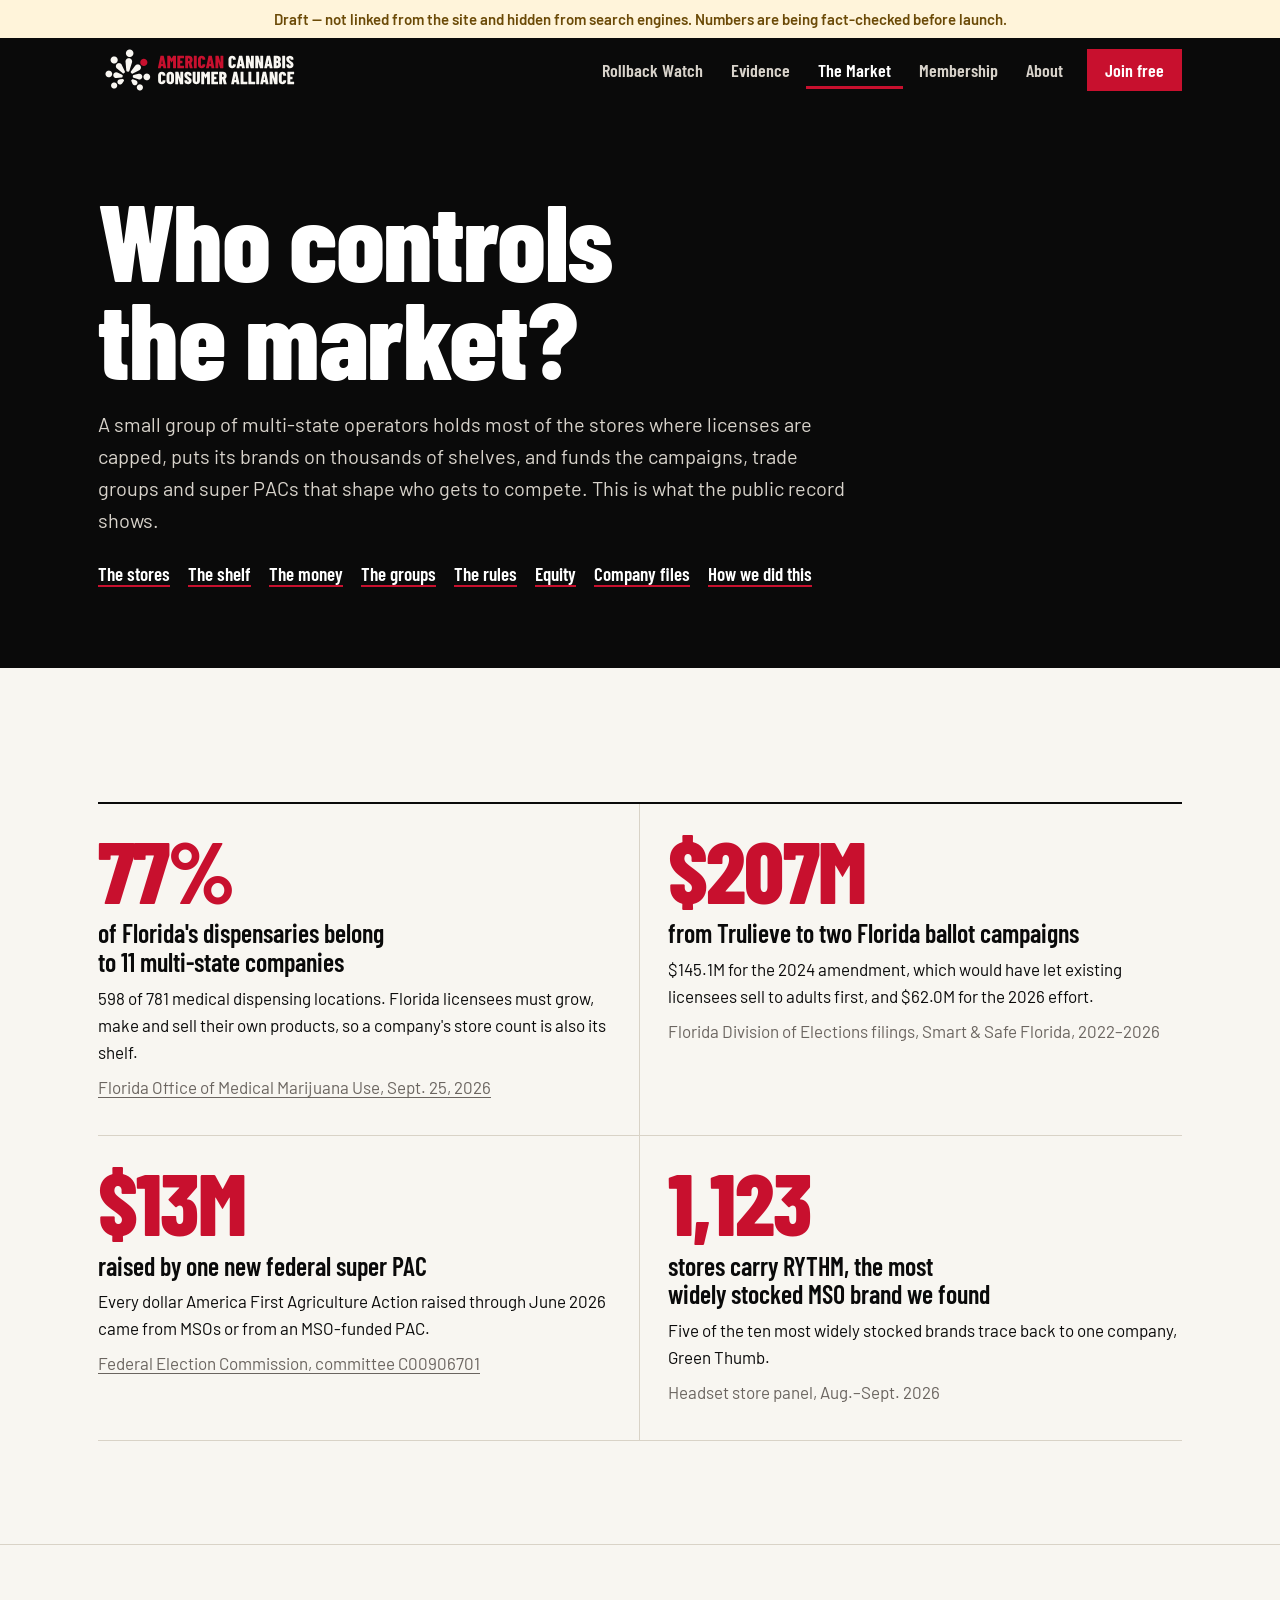
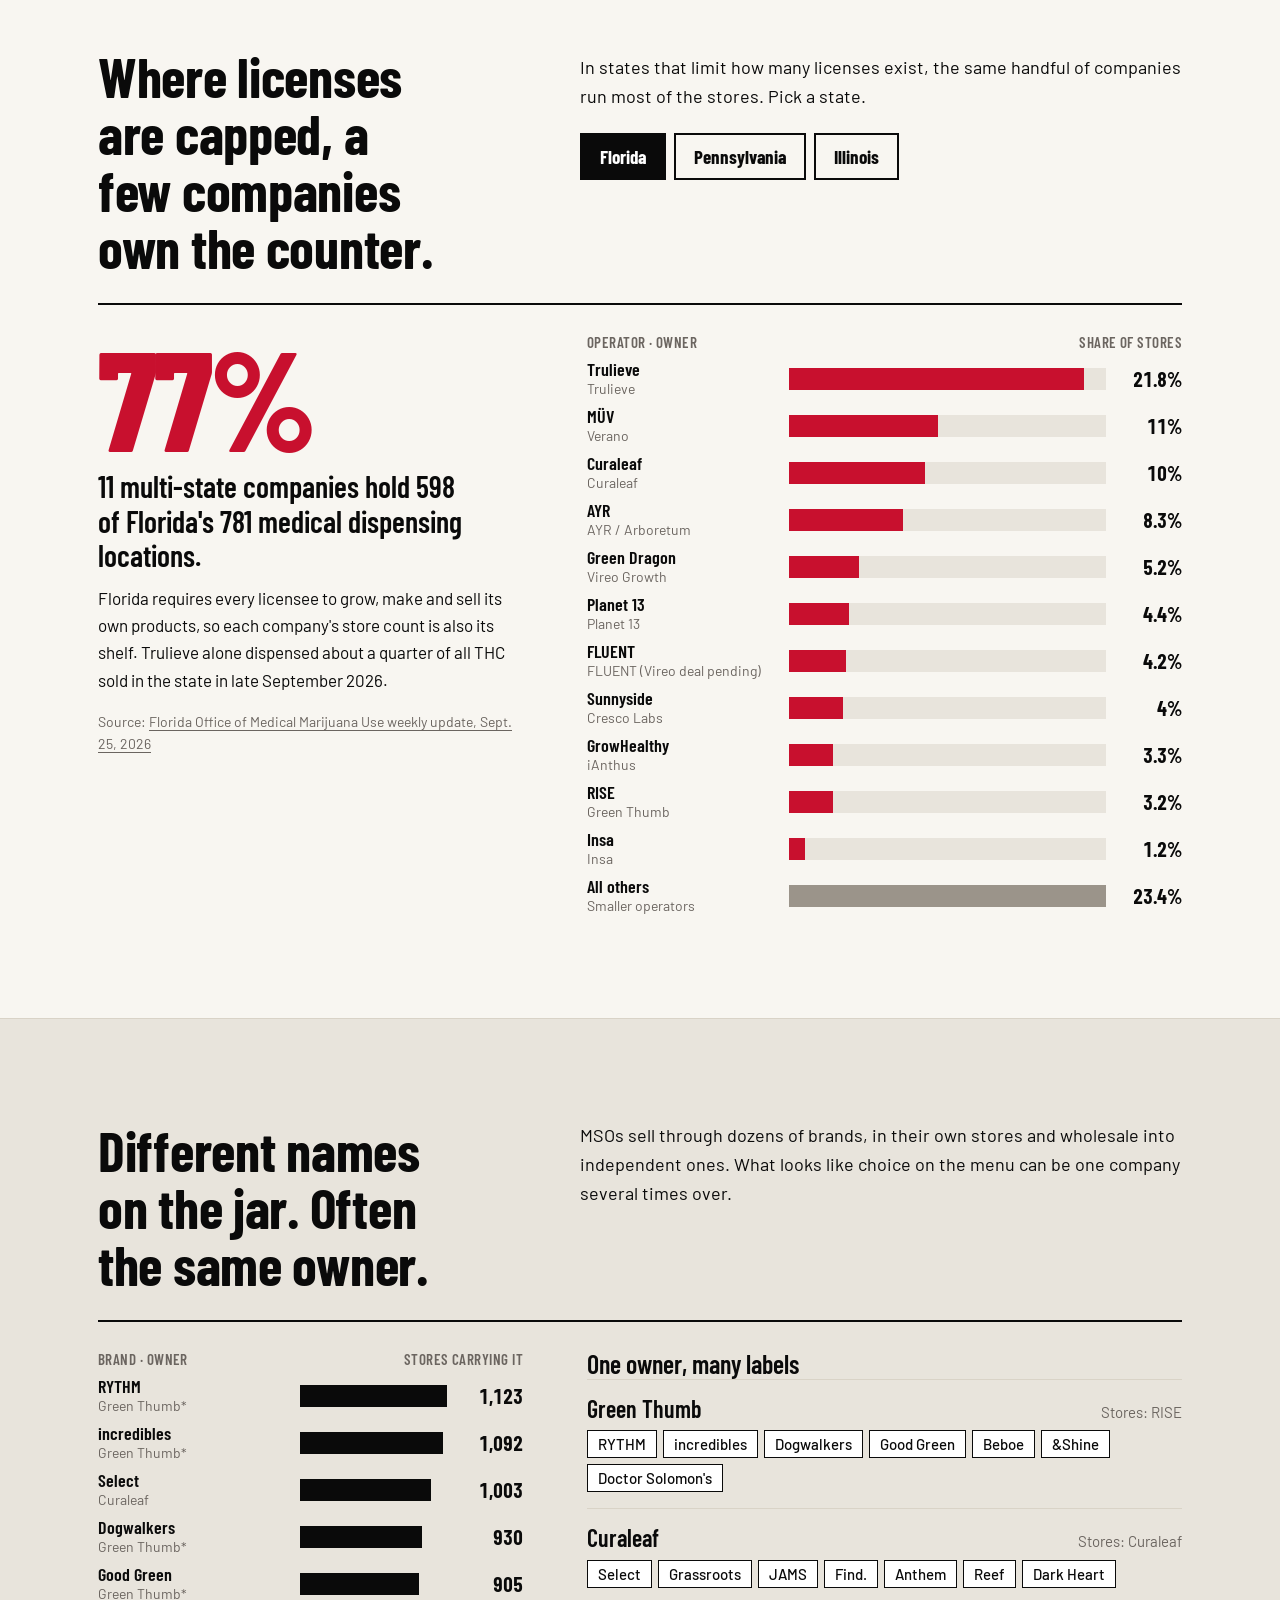
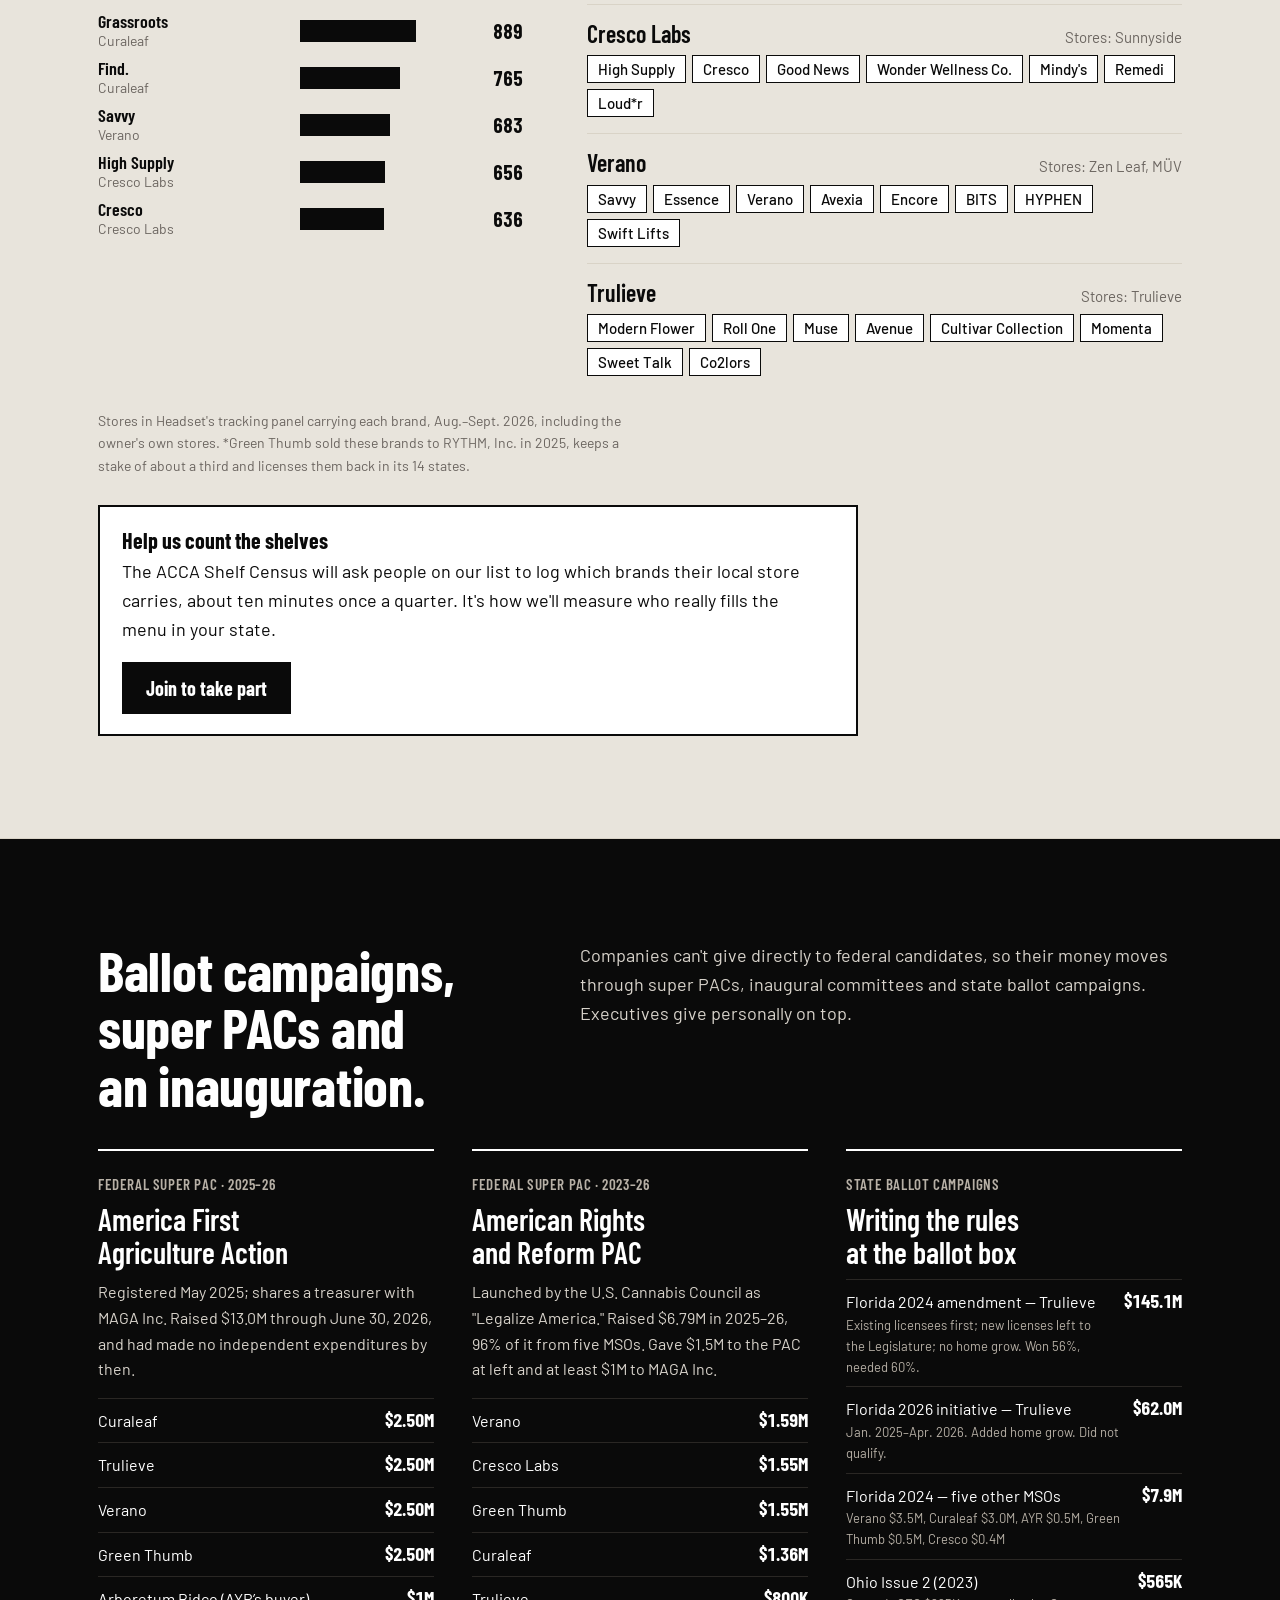
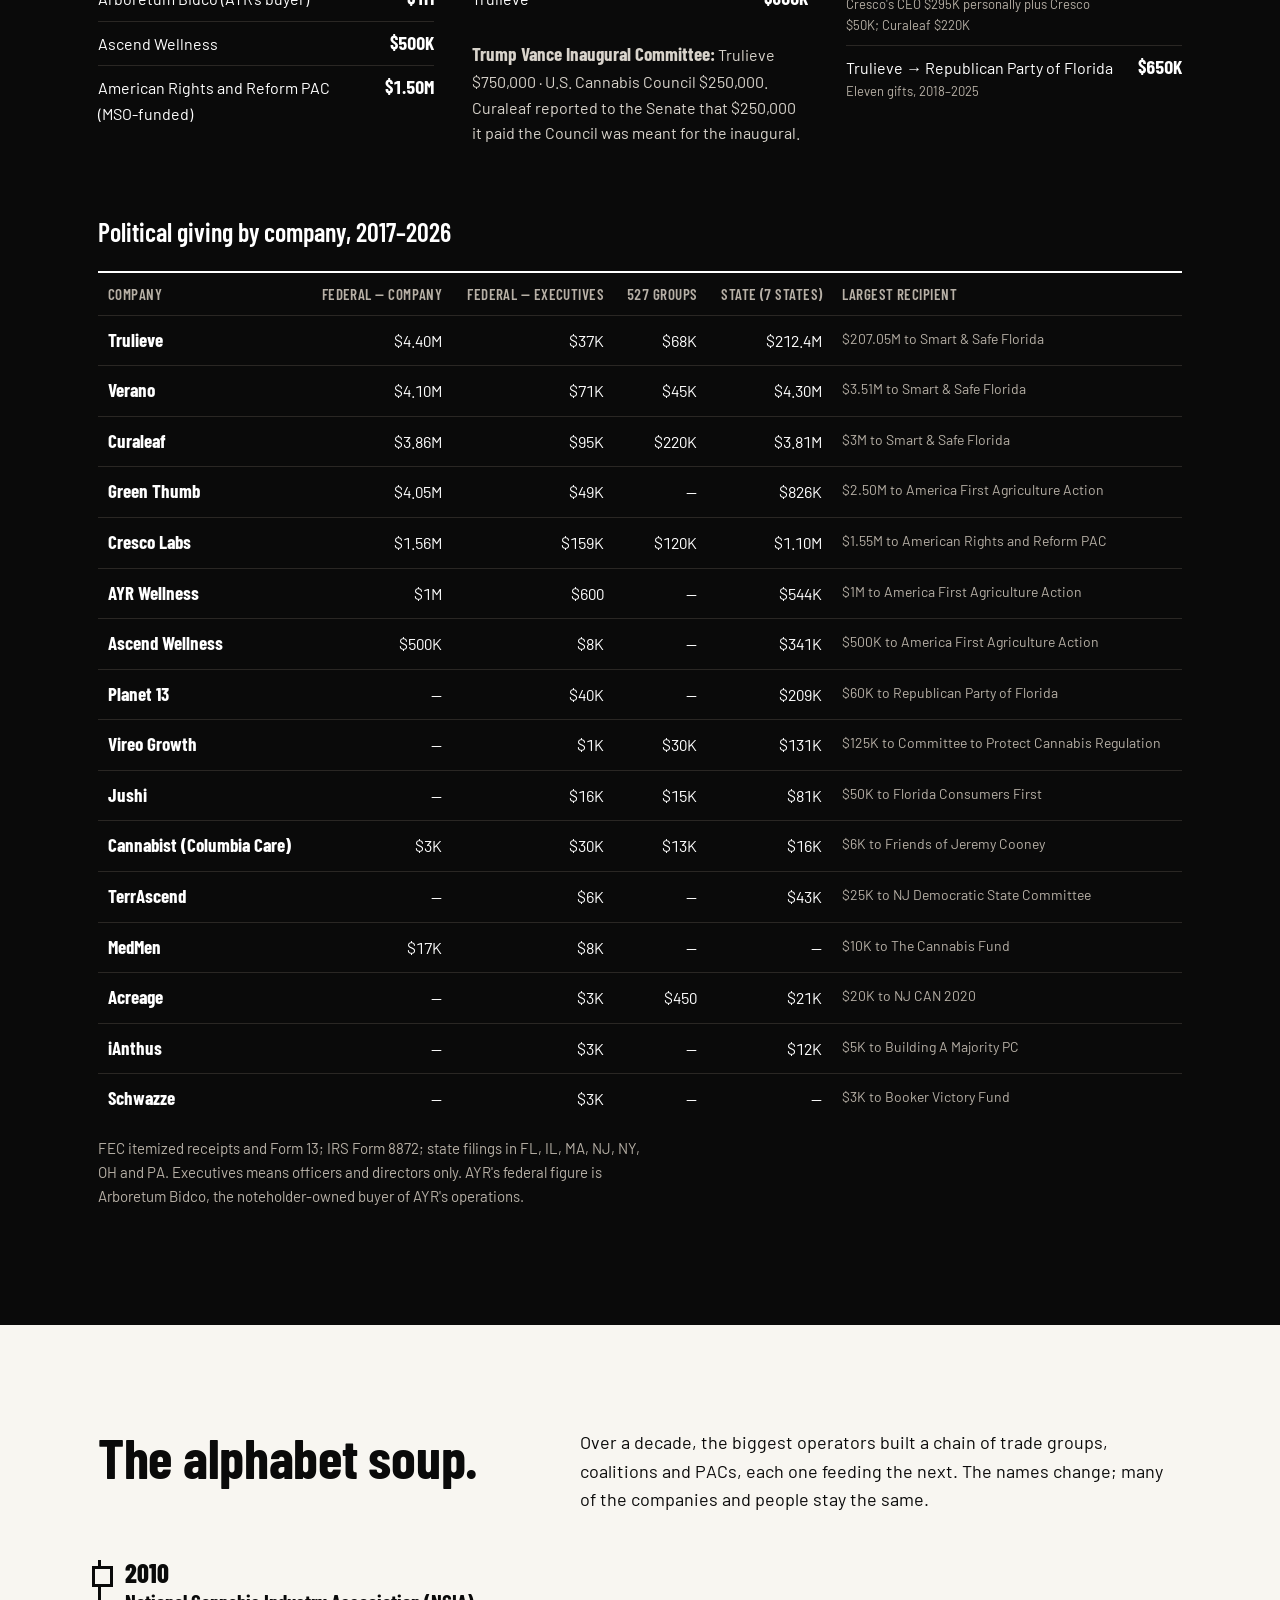
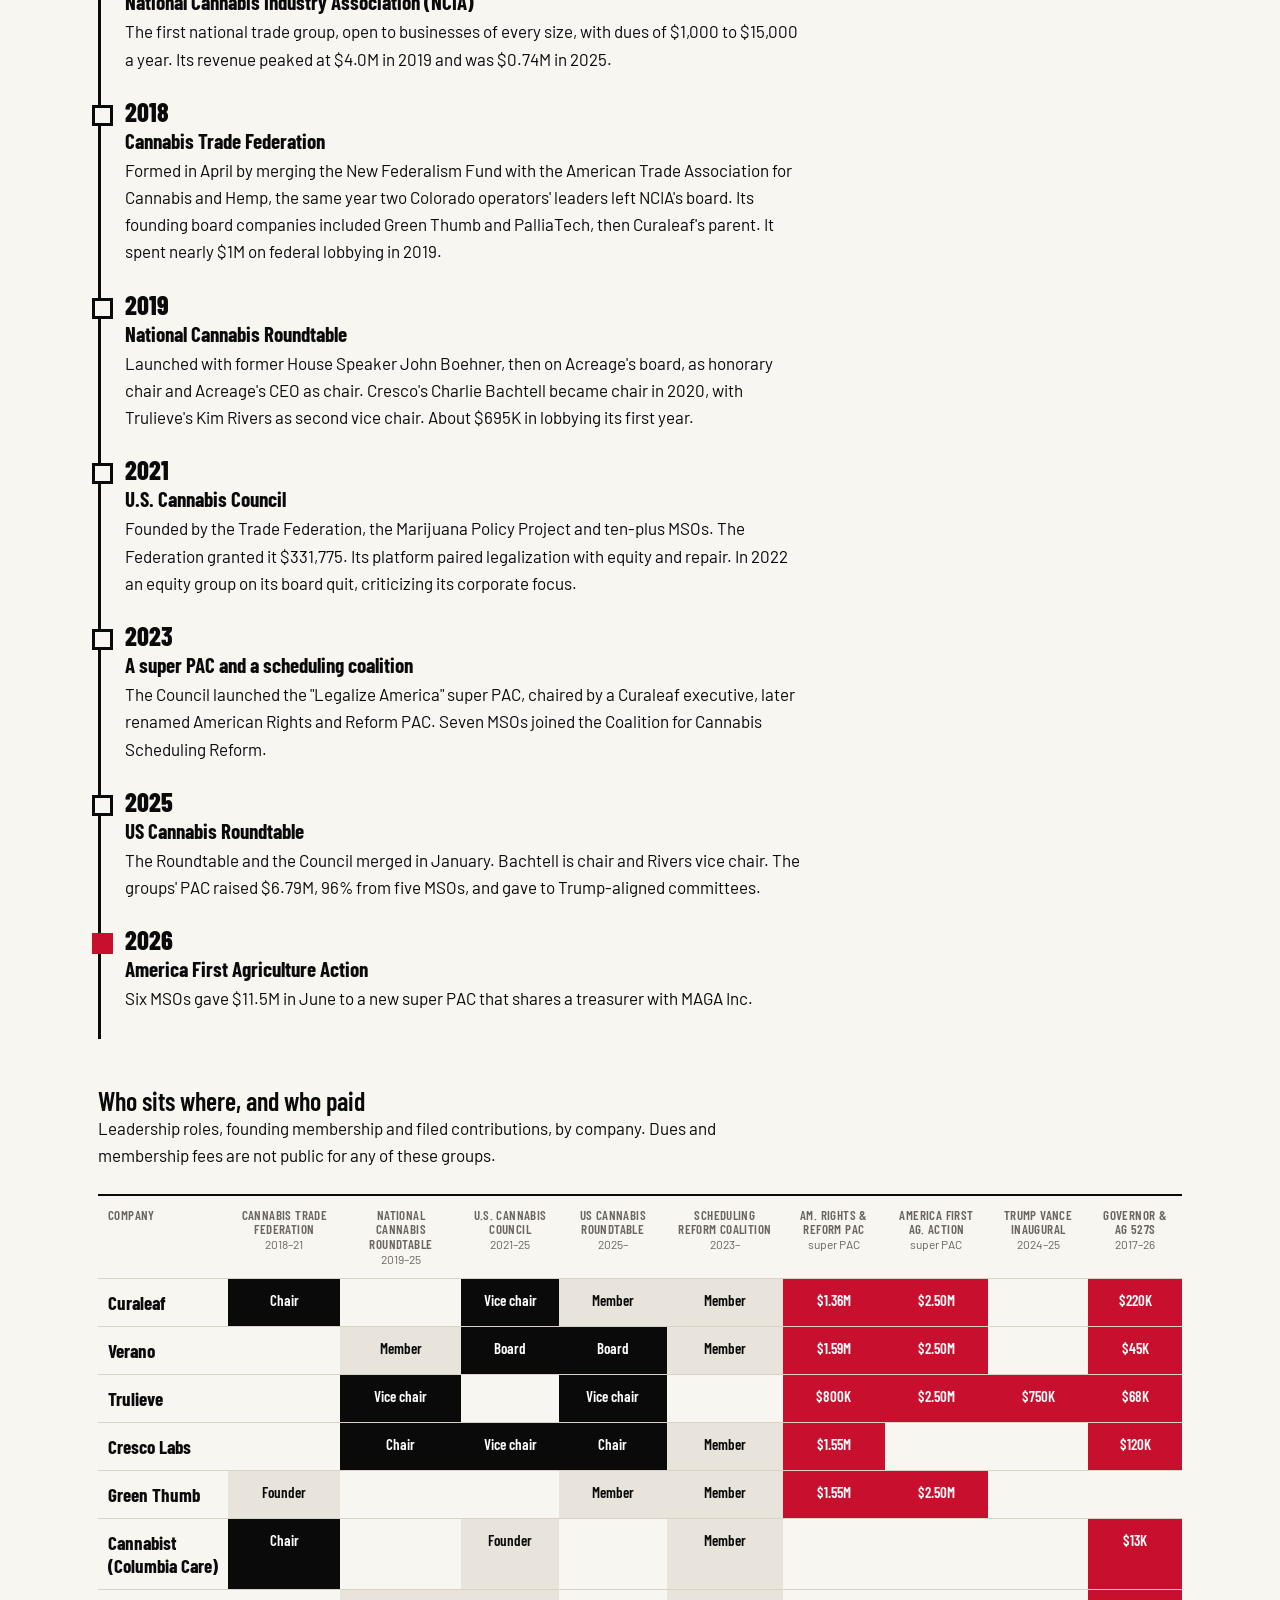
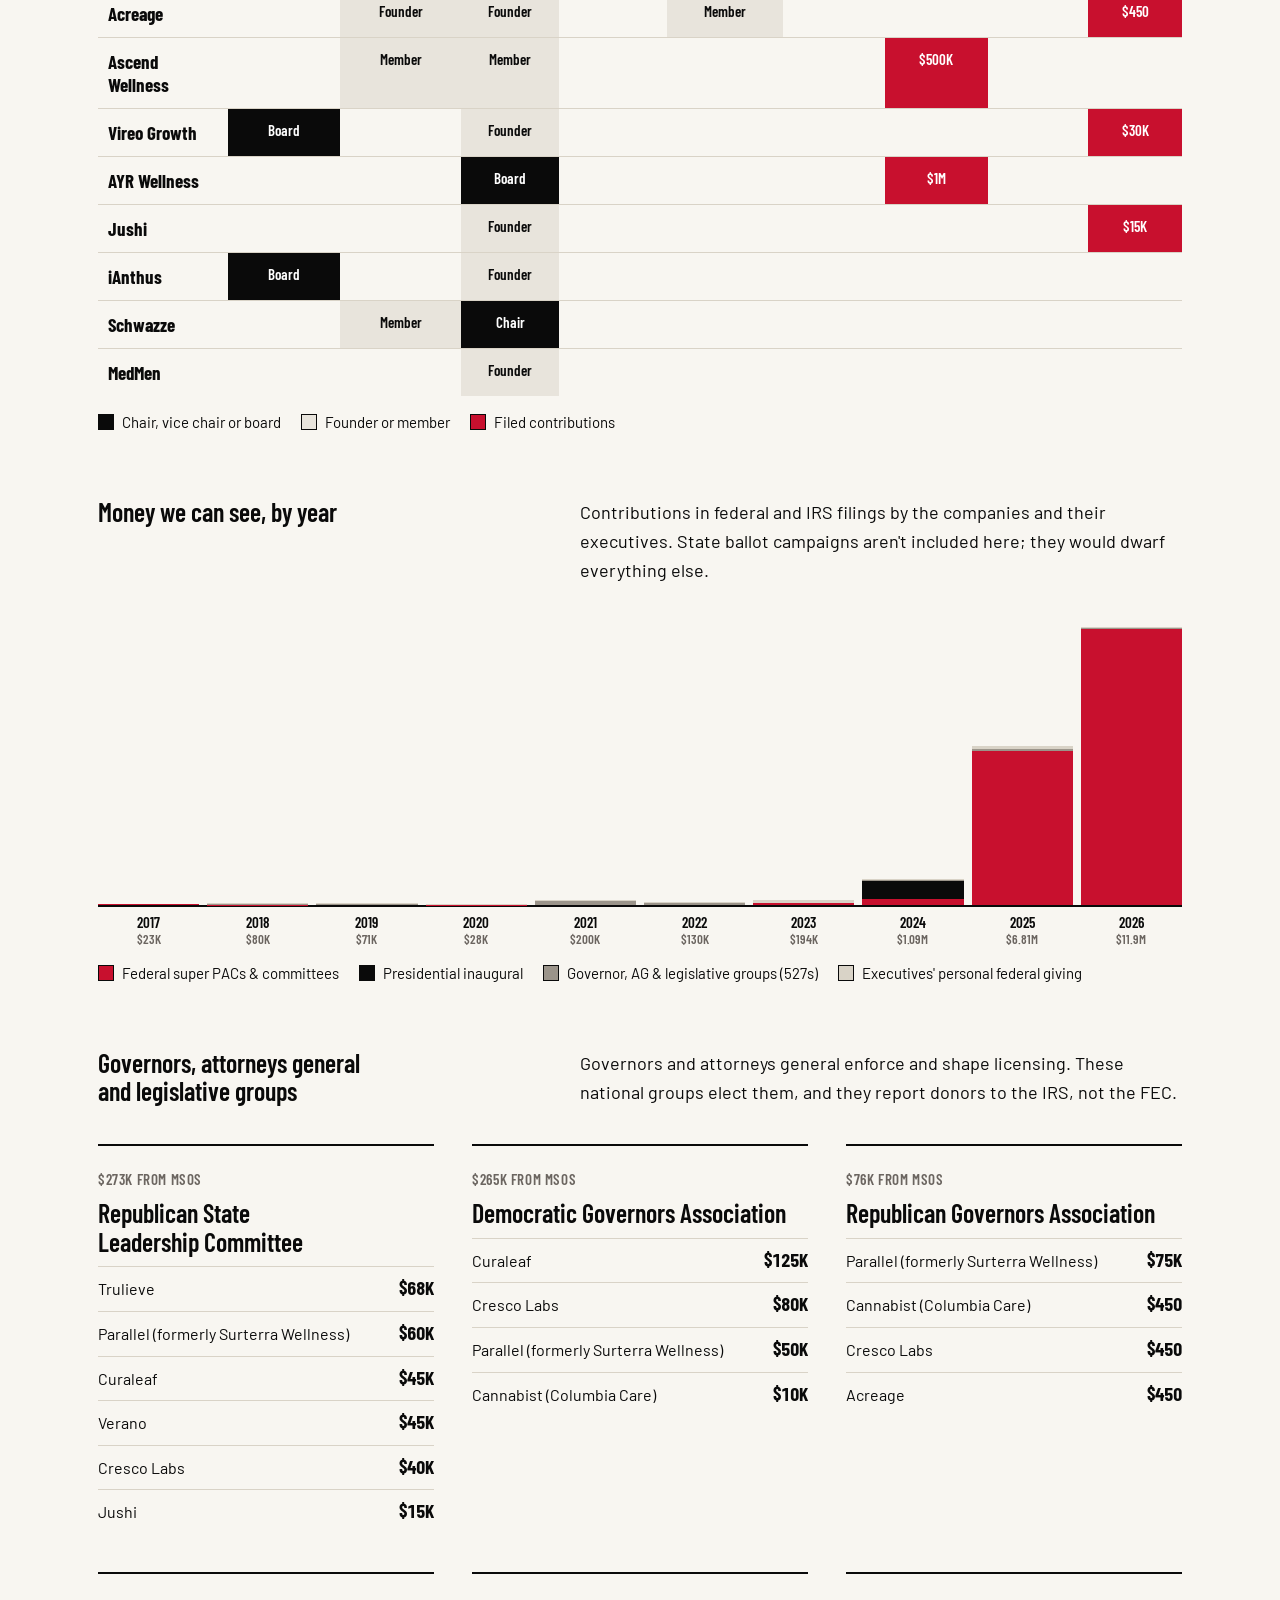
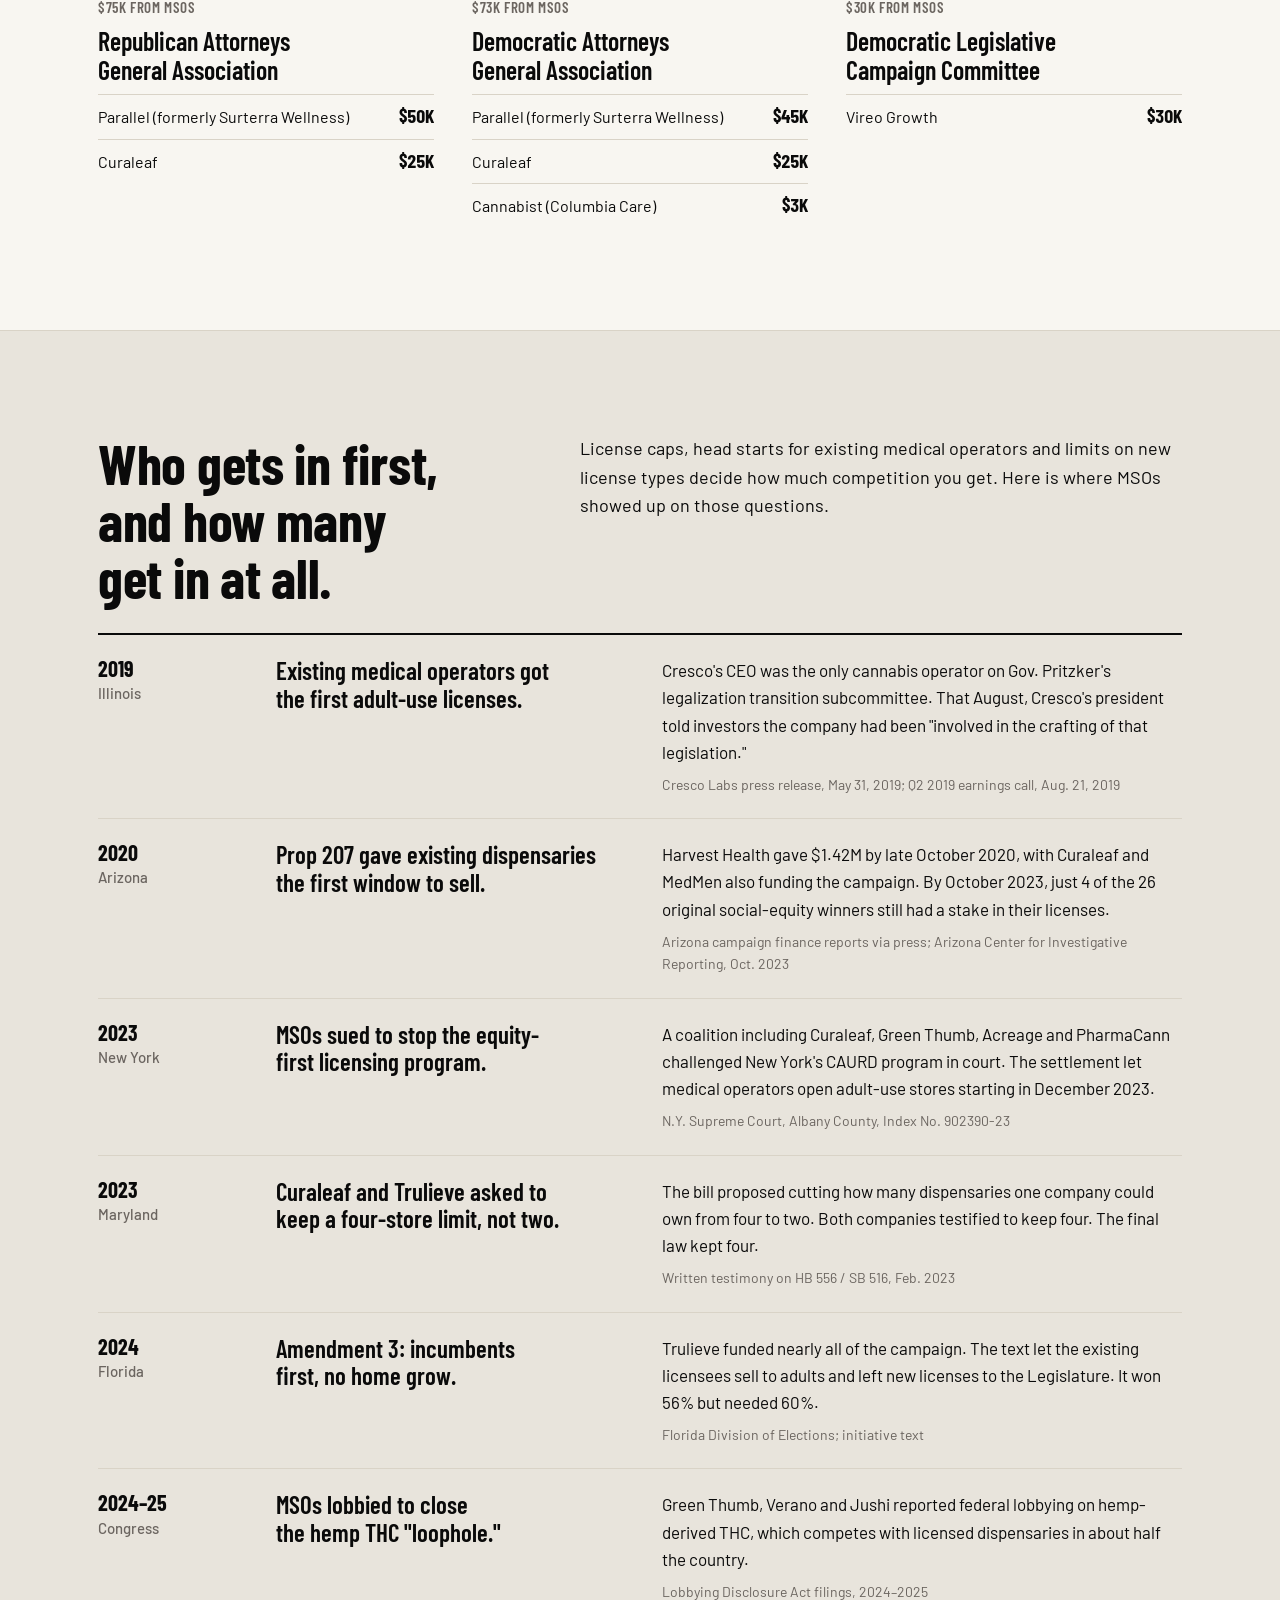
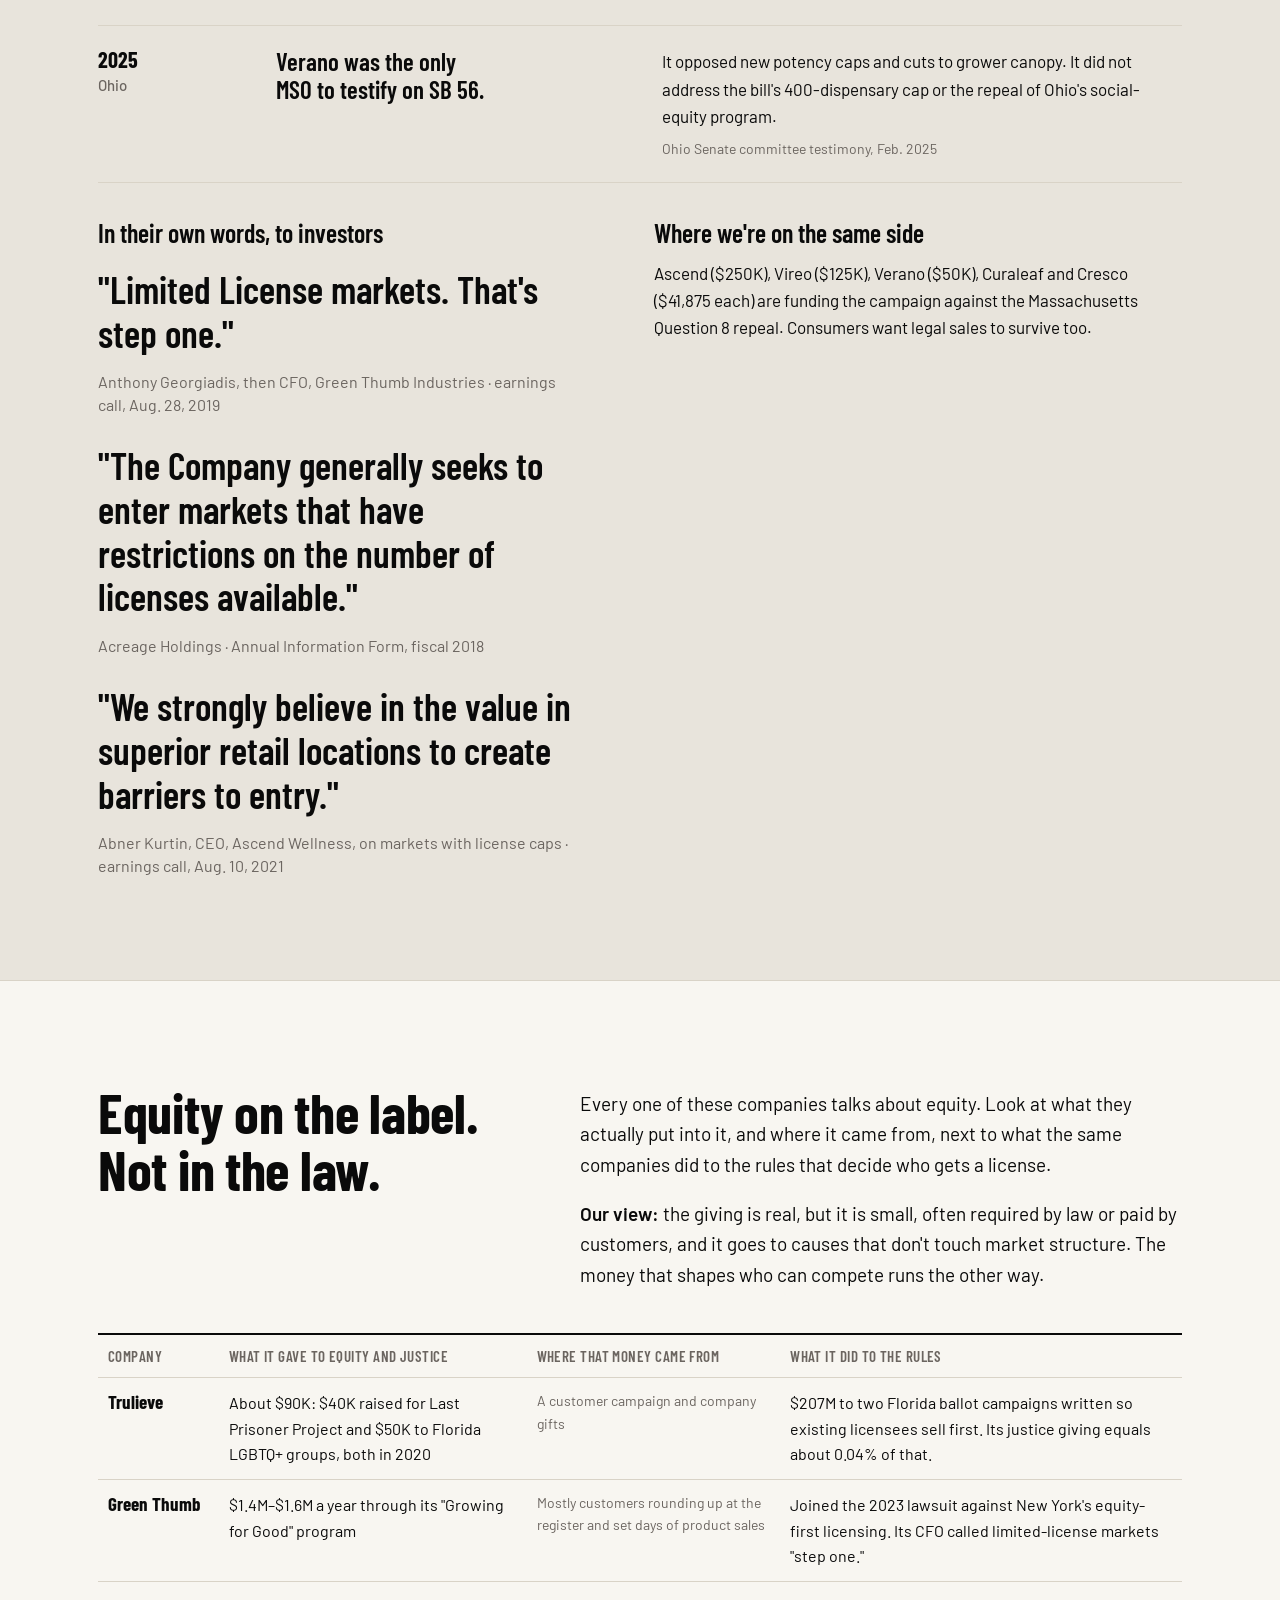
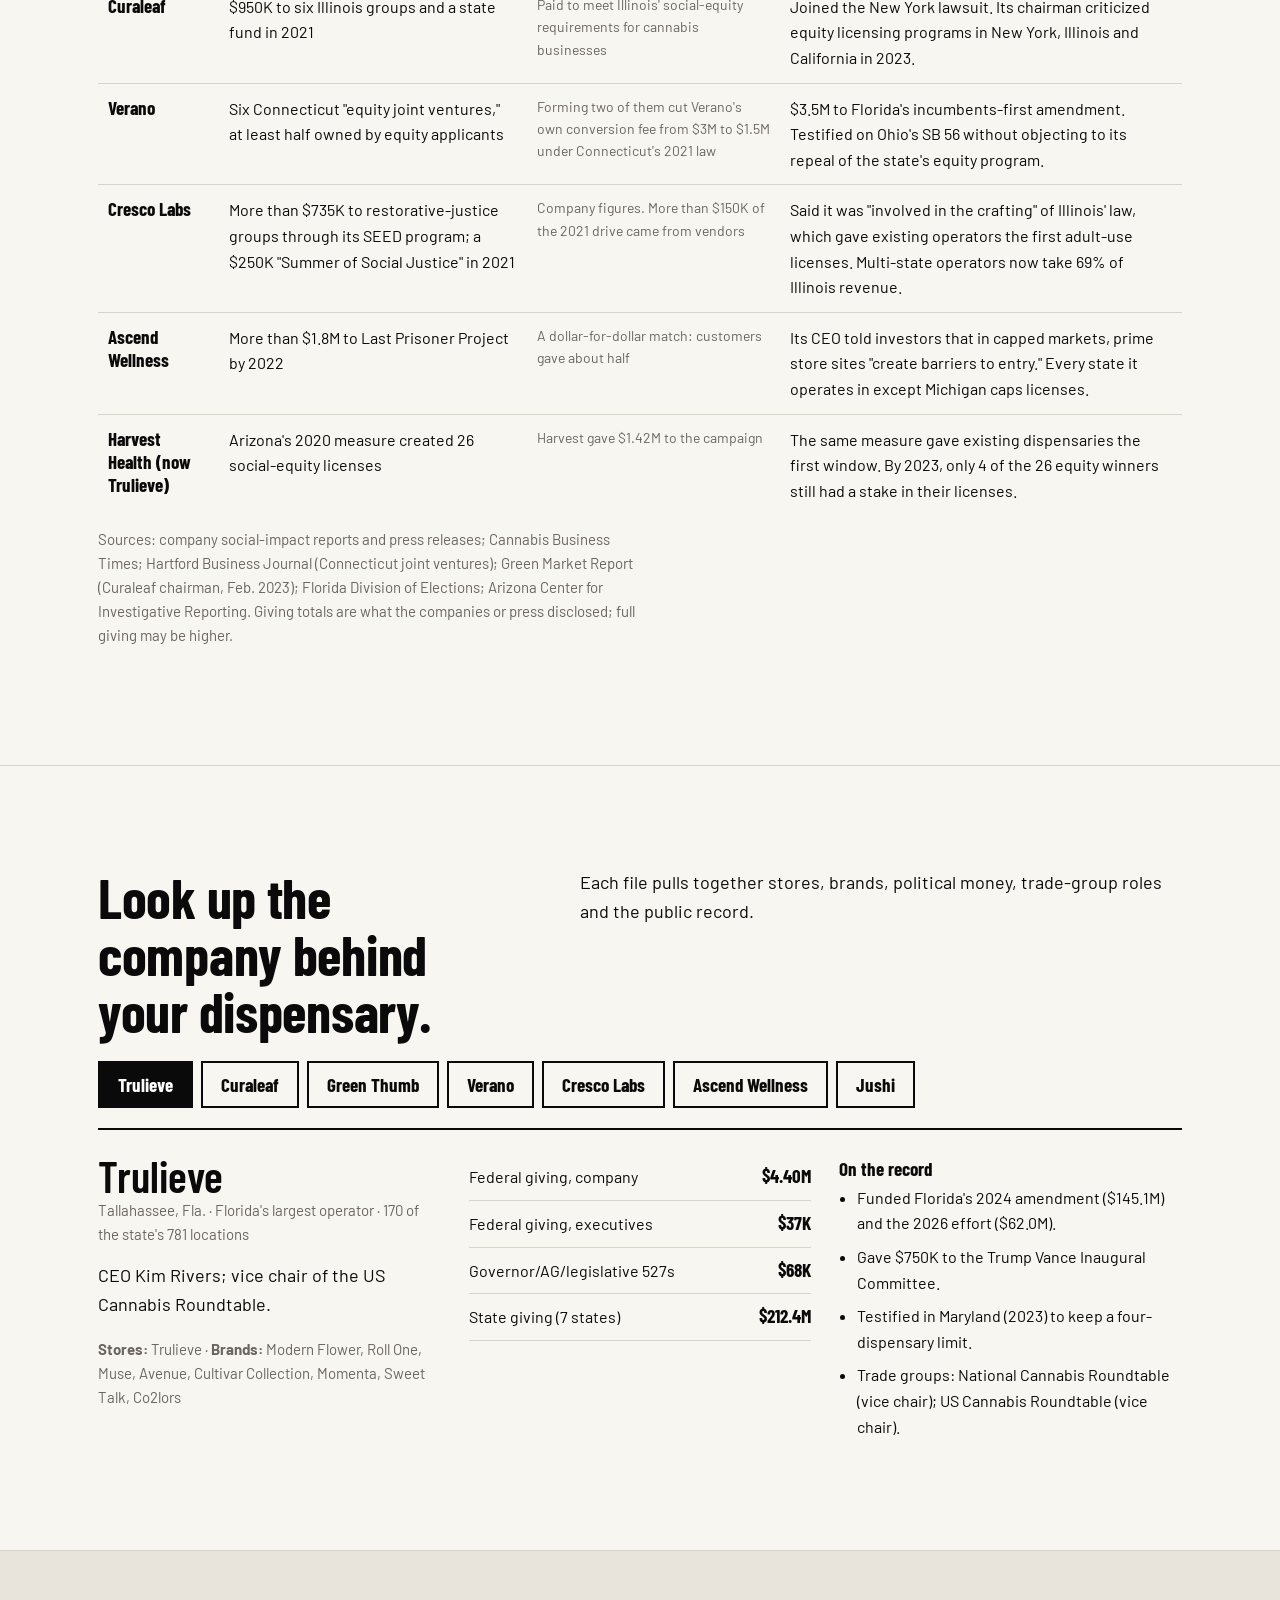
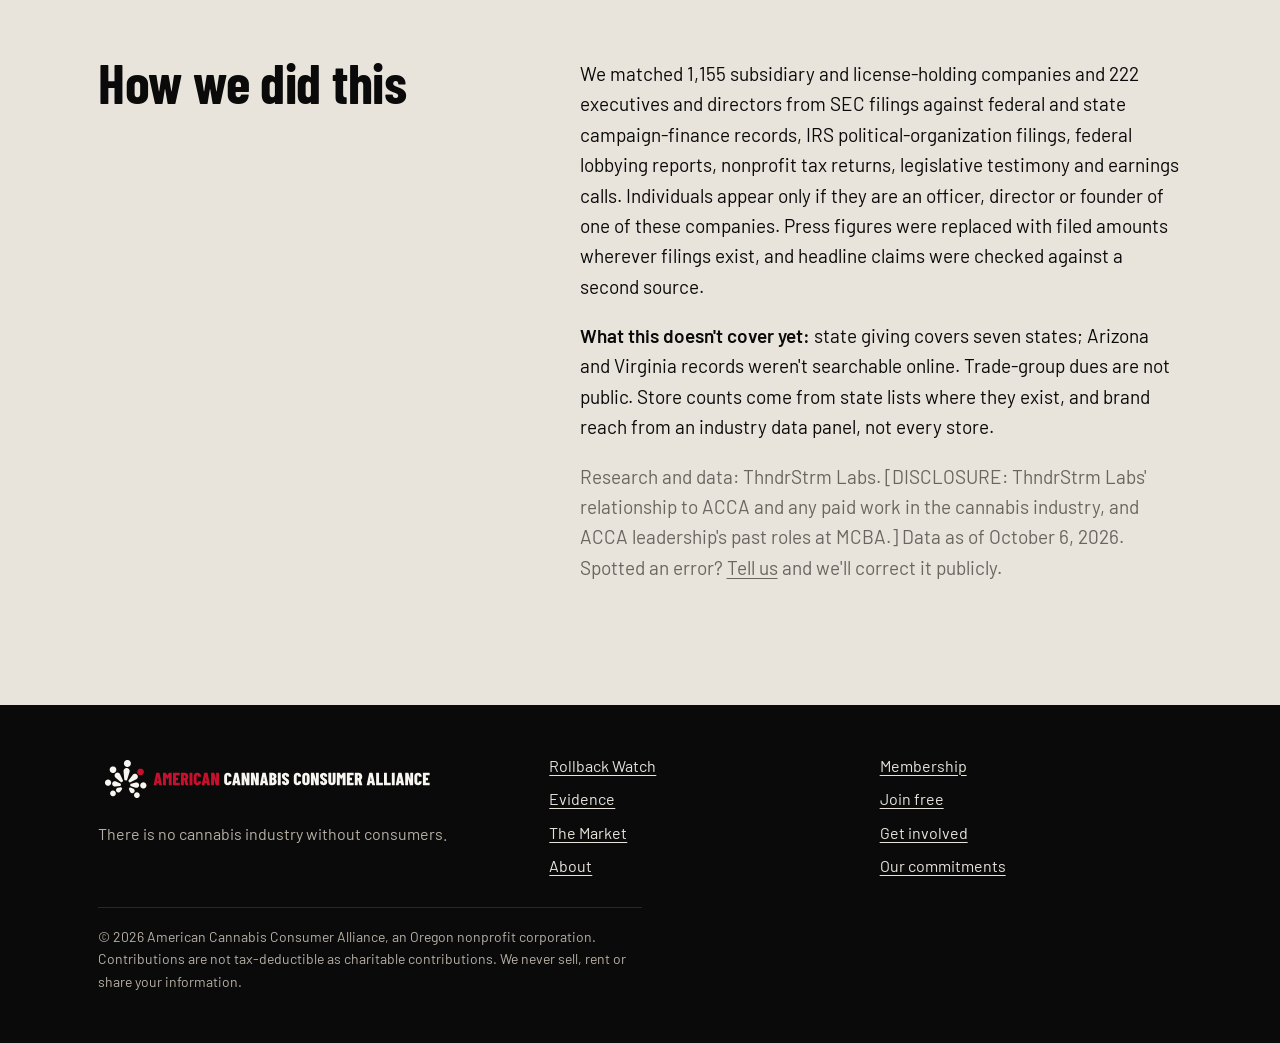
==== commit d711a3cc: "Merge pull request #33 from WizKaliko/goatcounter Add GoatCounter visit counts and form events" ====
--- a/market/index.html
+++ b/market/index.html
@@ -14,6 +14,8 @@
 <link rel="preconnect" href="https://fonts.gstatic.com" crossorigin>
 <link rel="stylesheet" href="https://fonts.googleapis.com/css2?family=Barlow+Condensed:wght@600;700;800&family=Barlow:wght@400;500;600&display=swap">
 <link rel="stylesheet" href="/assets/site.css?v=2026-11-24b">
+<!-- GoatCounter: privacy-friendly visit counts, no cookies -->
+<script data-goatcounter="https://americancannabisconsumer.goatcounter.com/count" async src="//gc.zgo.at/count.js"></script>
 </head>
 <body>
 <a class="skip" href="#main">Skip to content</a>
@@ -218,6 +220,6 @@
 </div></footer>
 <script src="/market/data.js?v=2026-10-06a"></script>
 <script src="/market/market.js?v=2026-10-06a"></script>
-<script src="/assets/site.js?v=2026-11-23c"></script>
+<script src="/assets/site.js?v=2026-11-24g"></script>
 </body>
 </html>
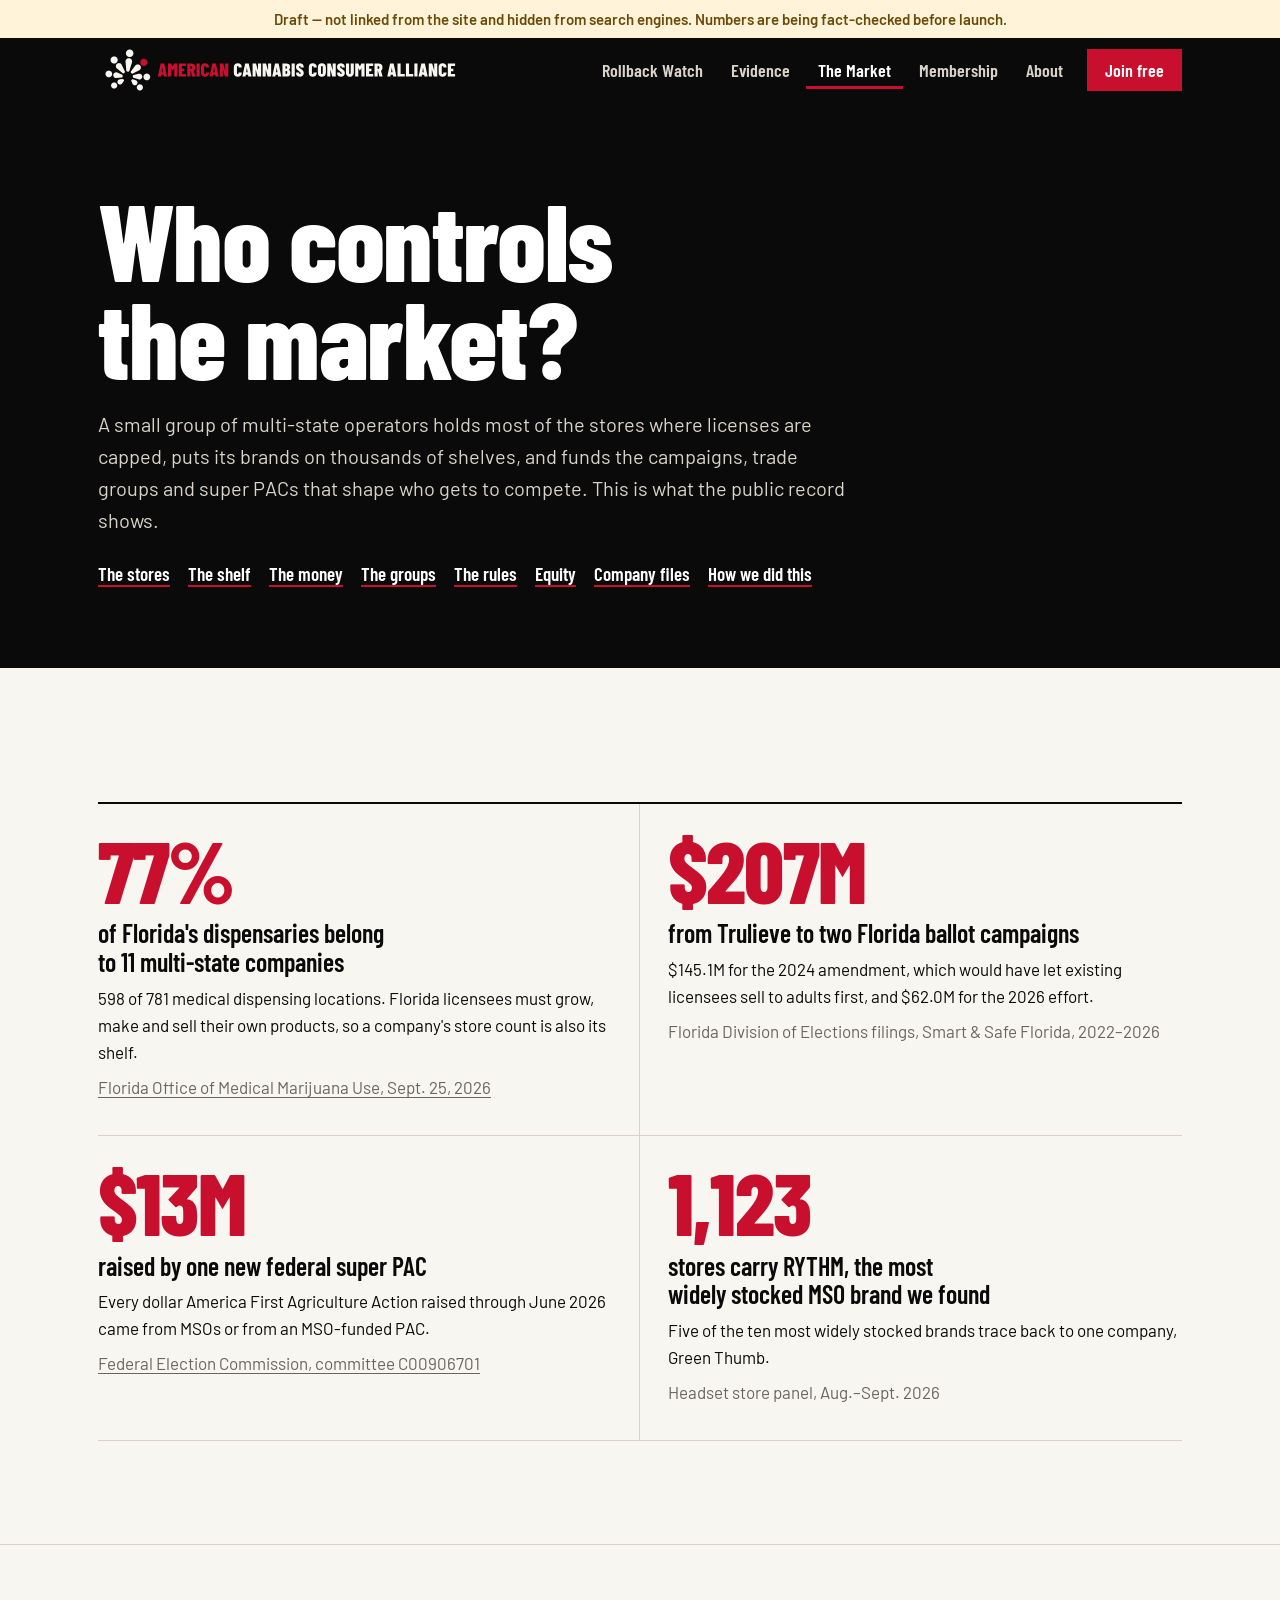
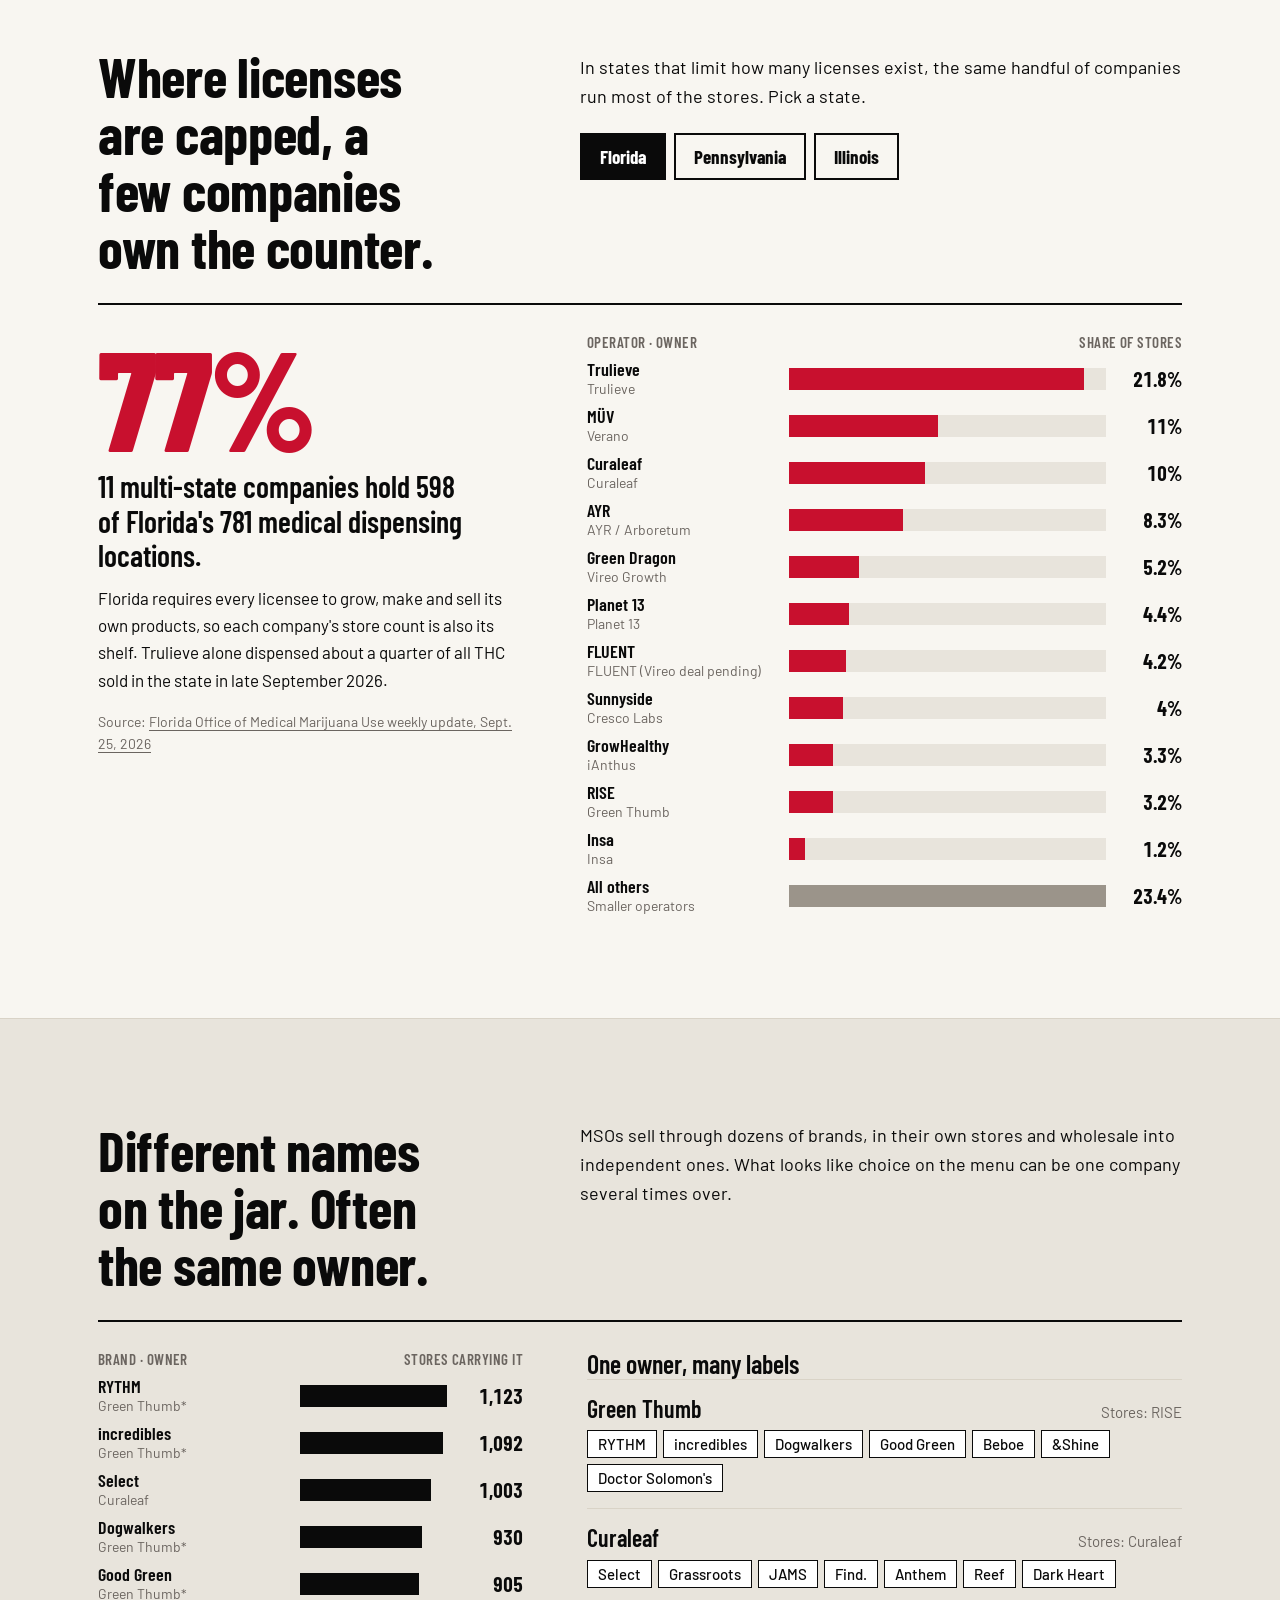
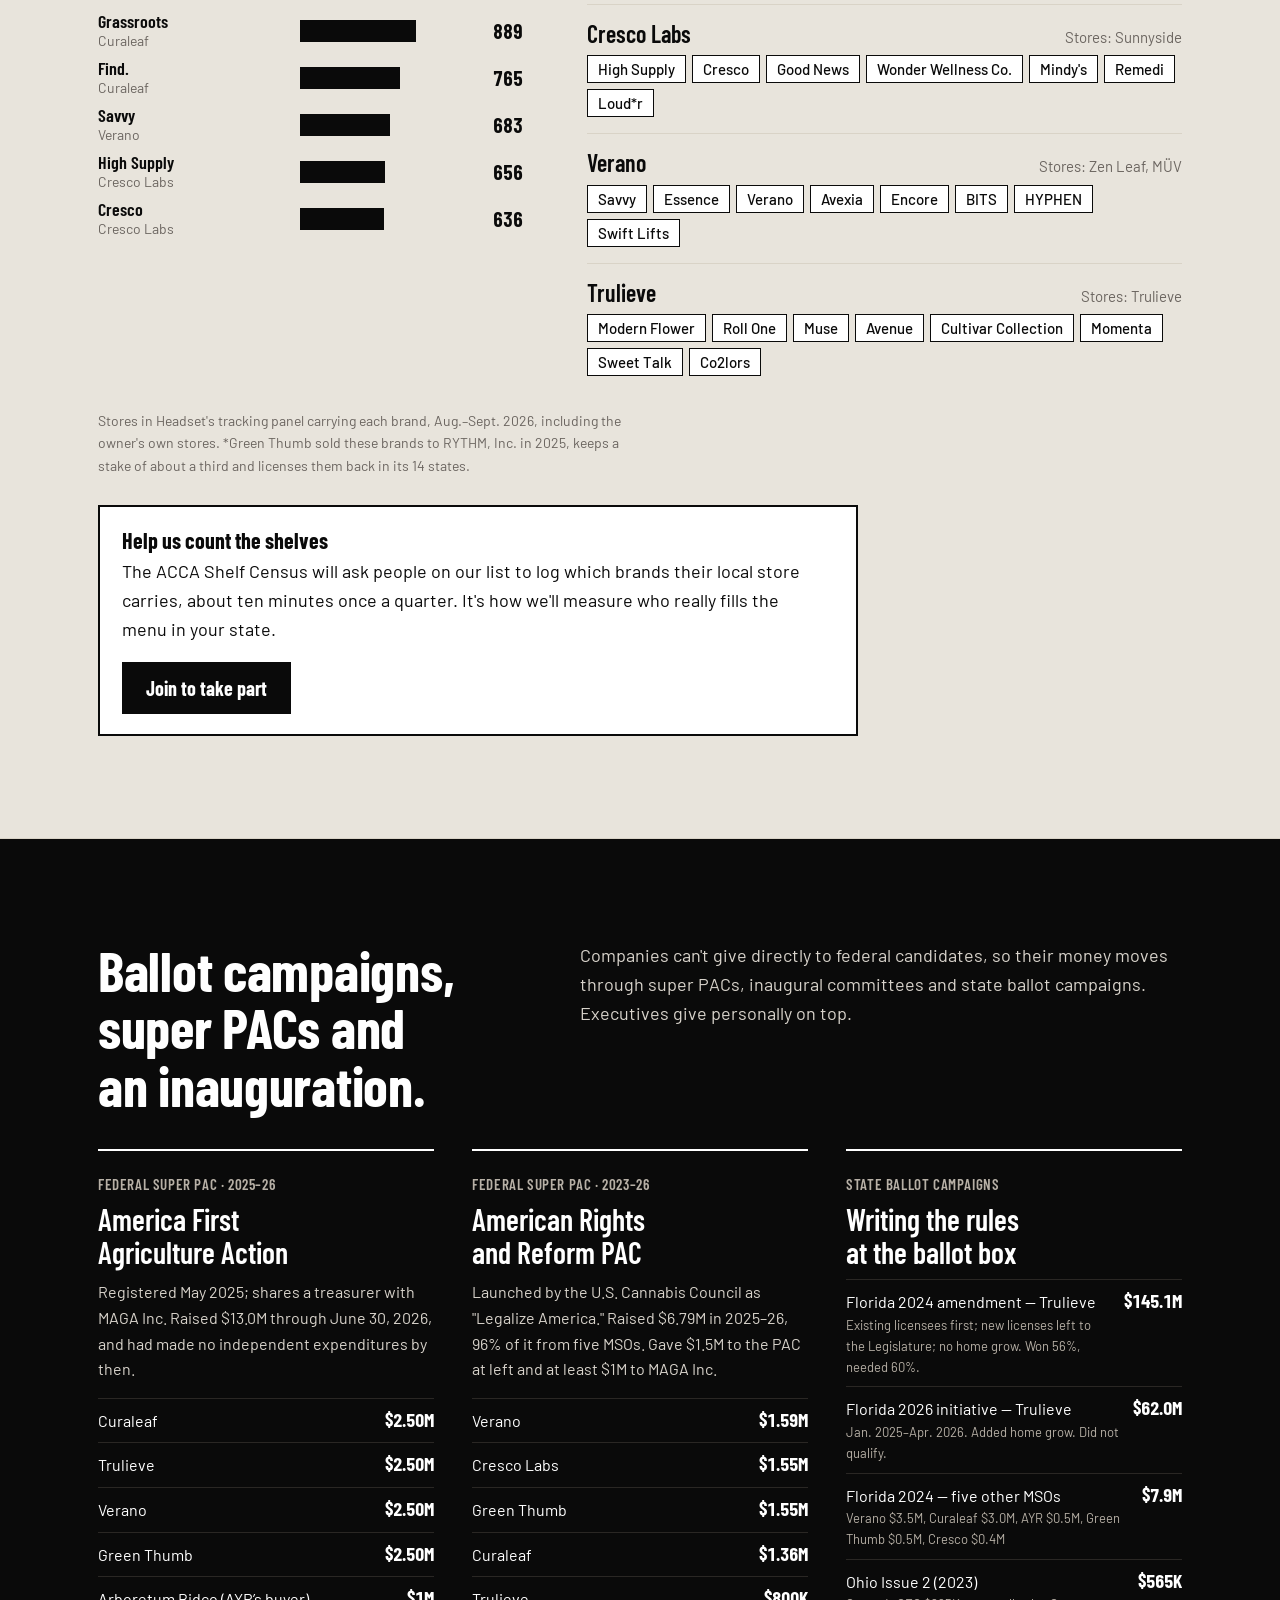
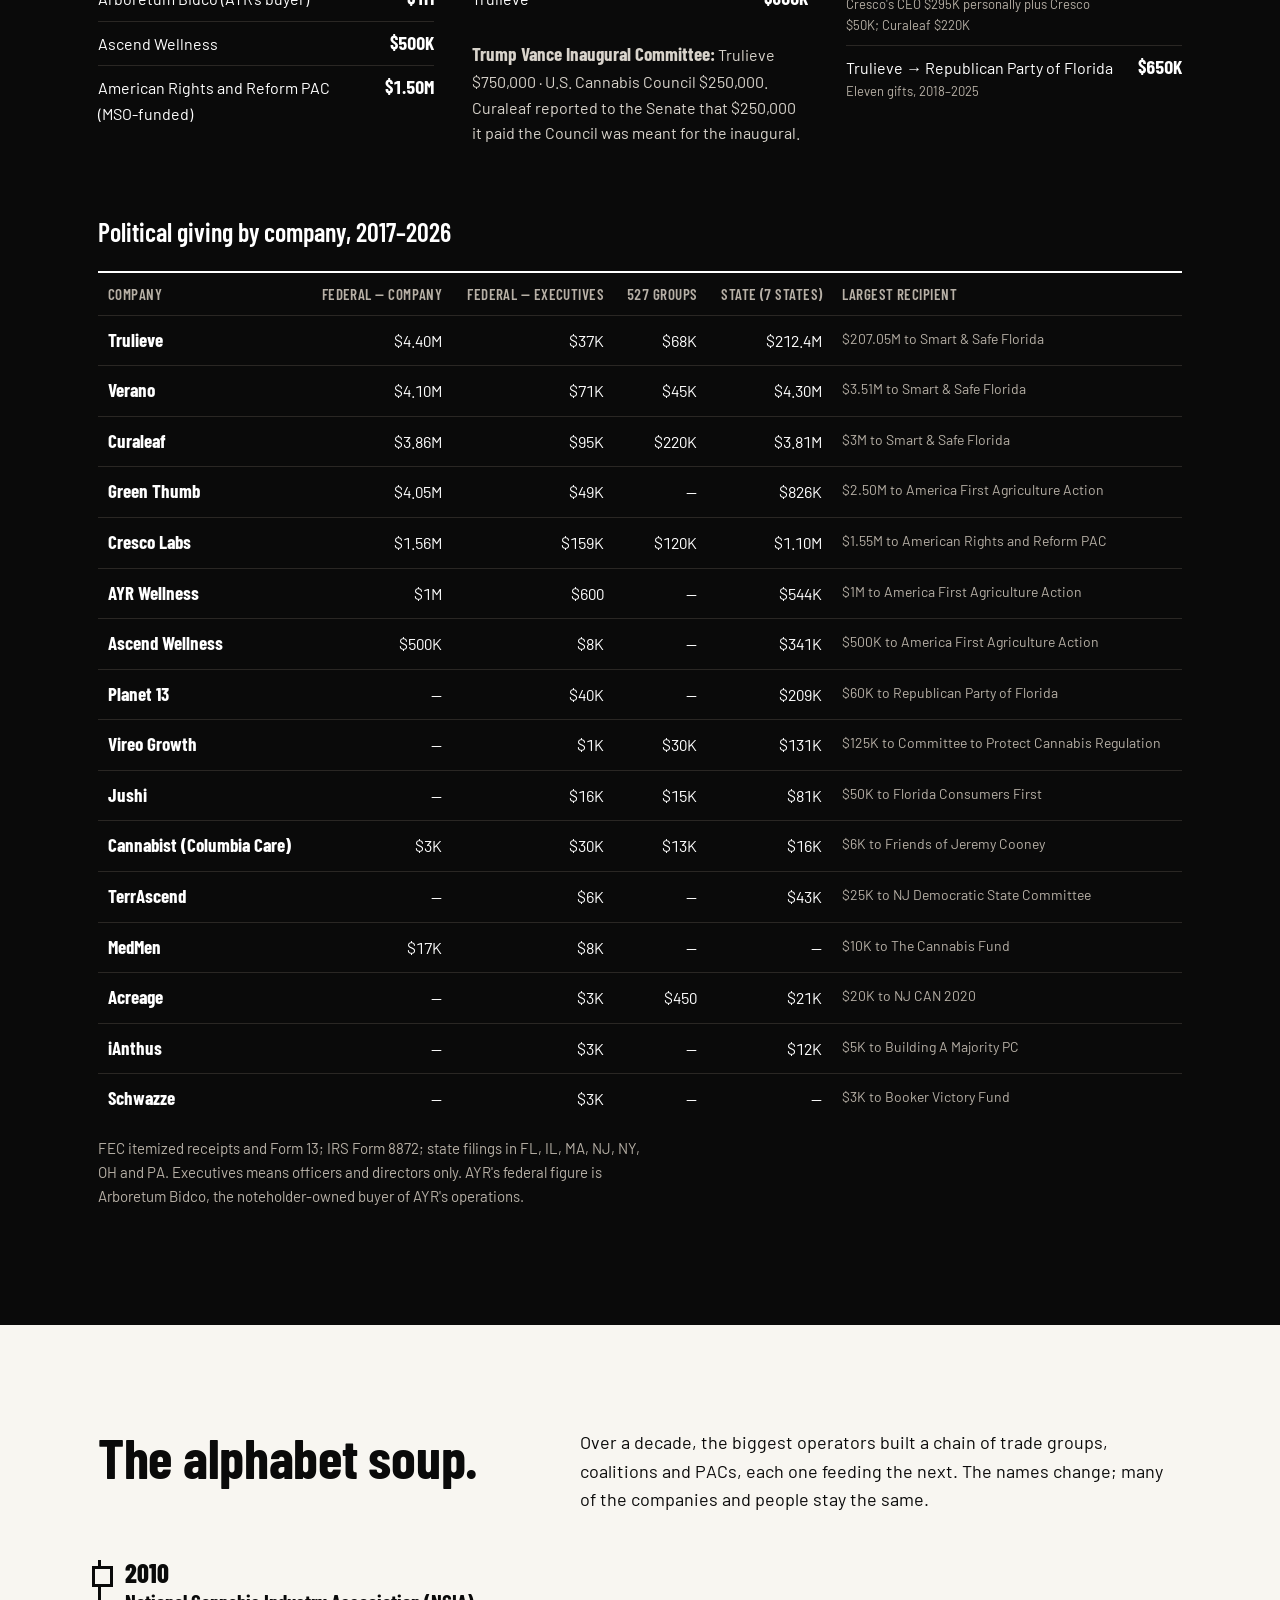
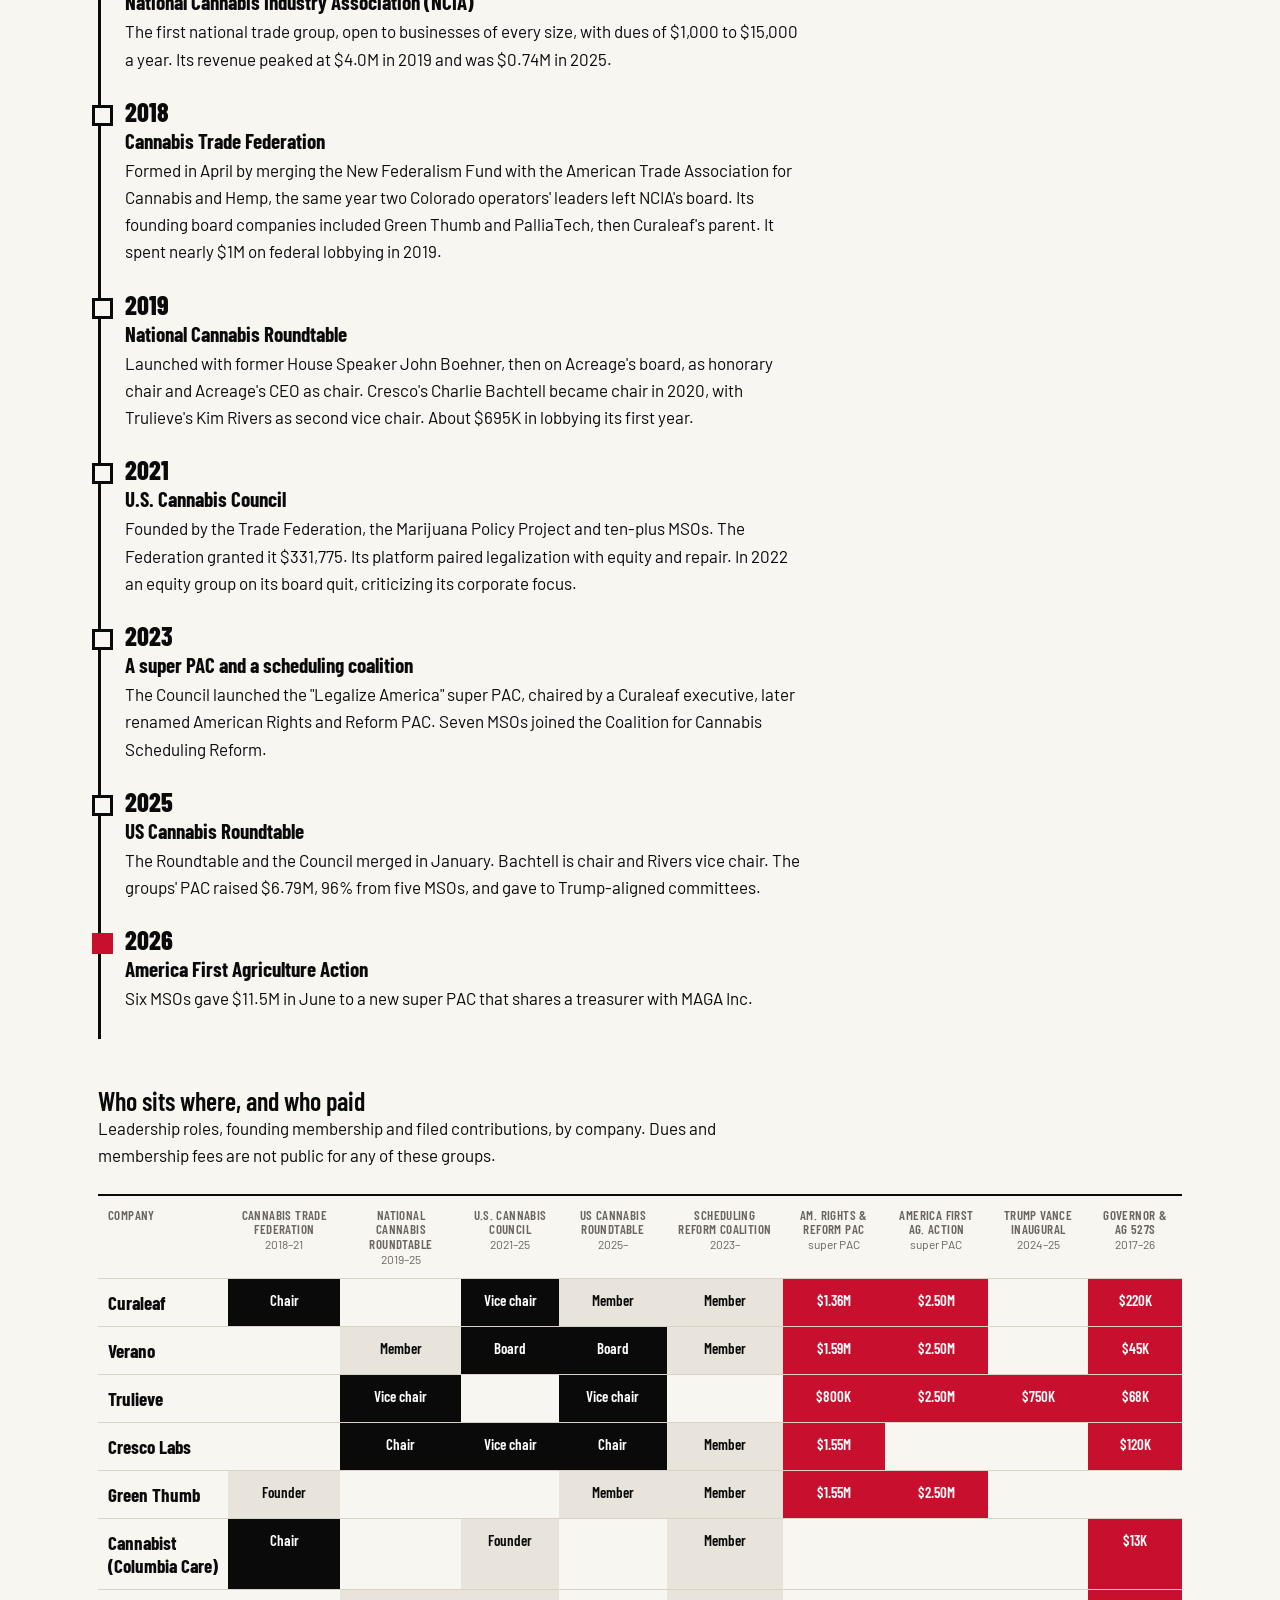
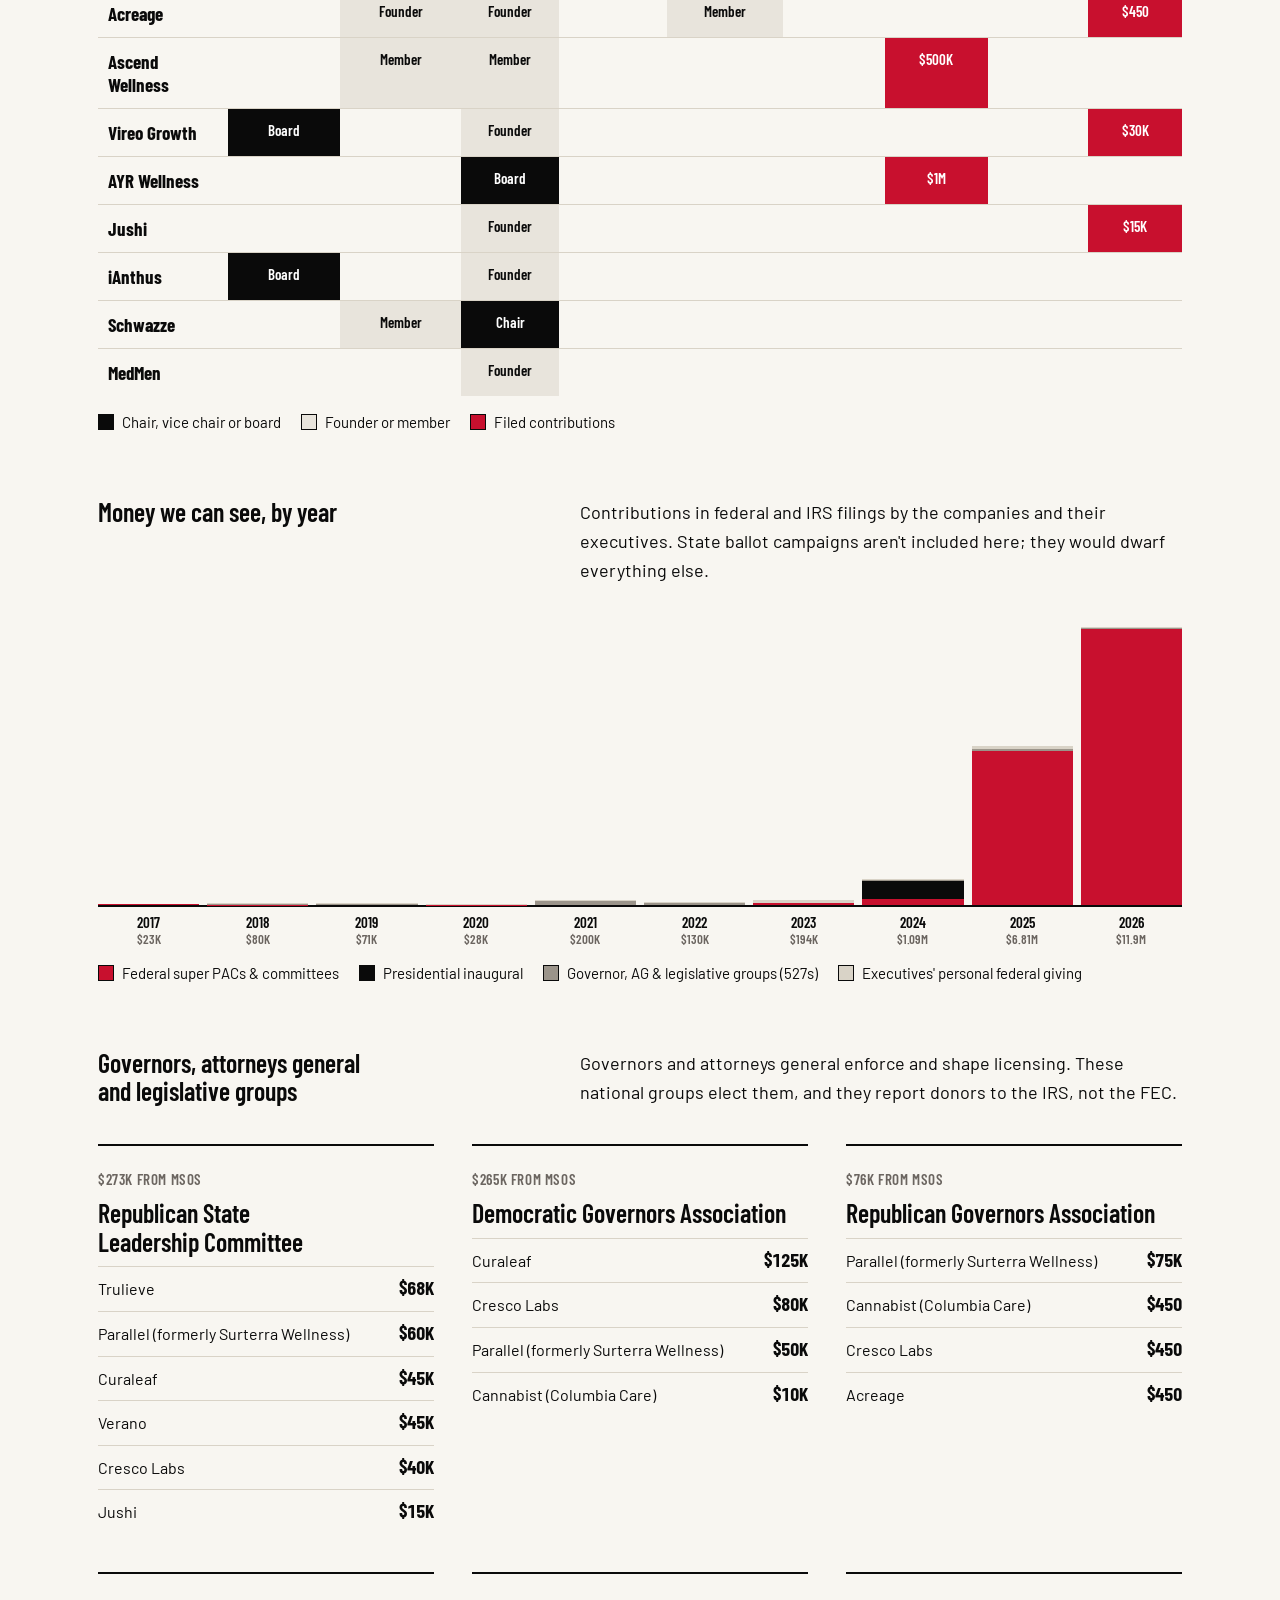
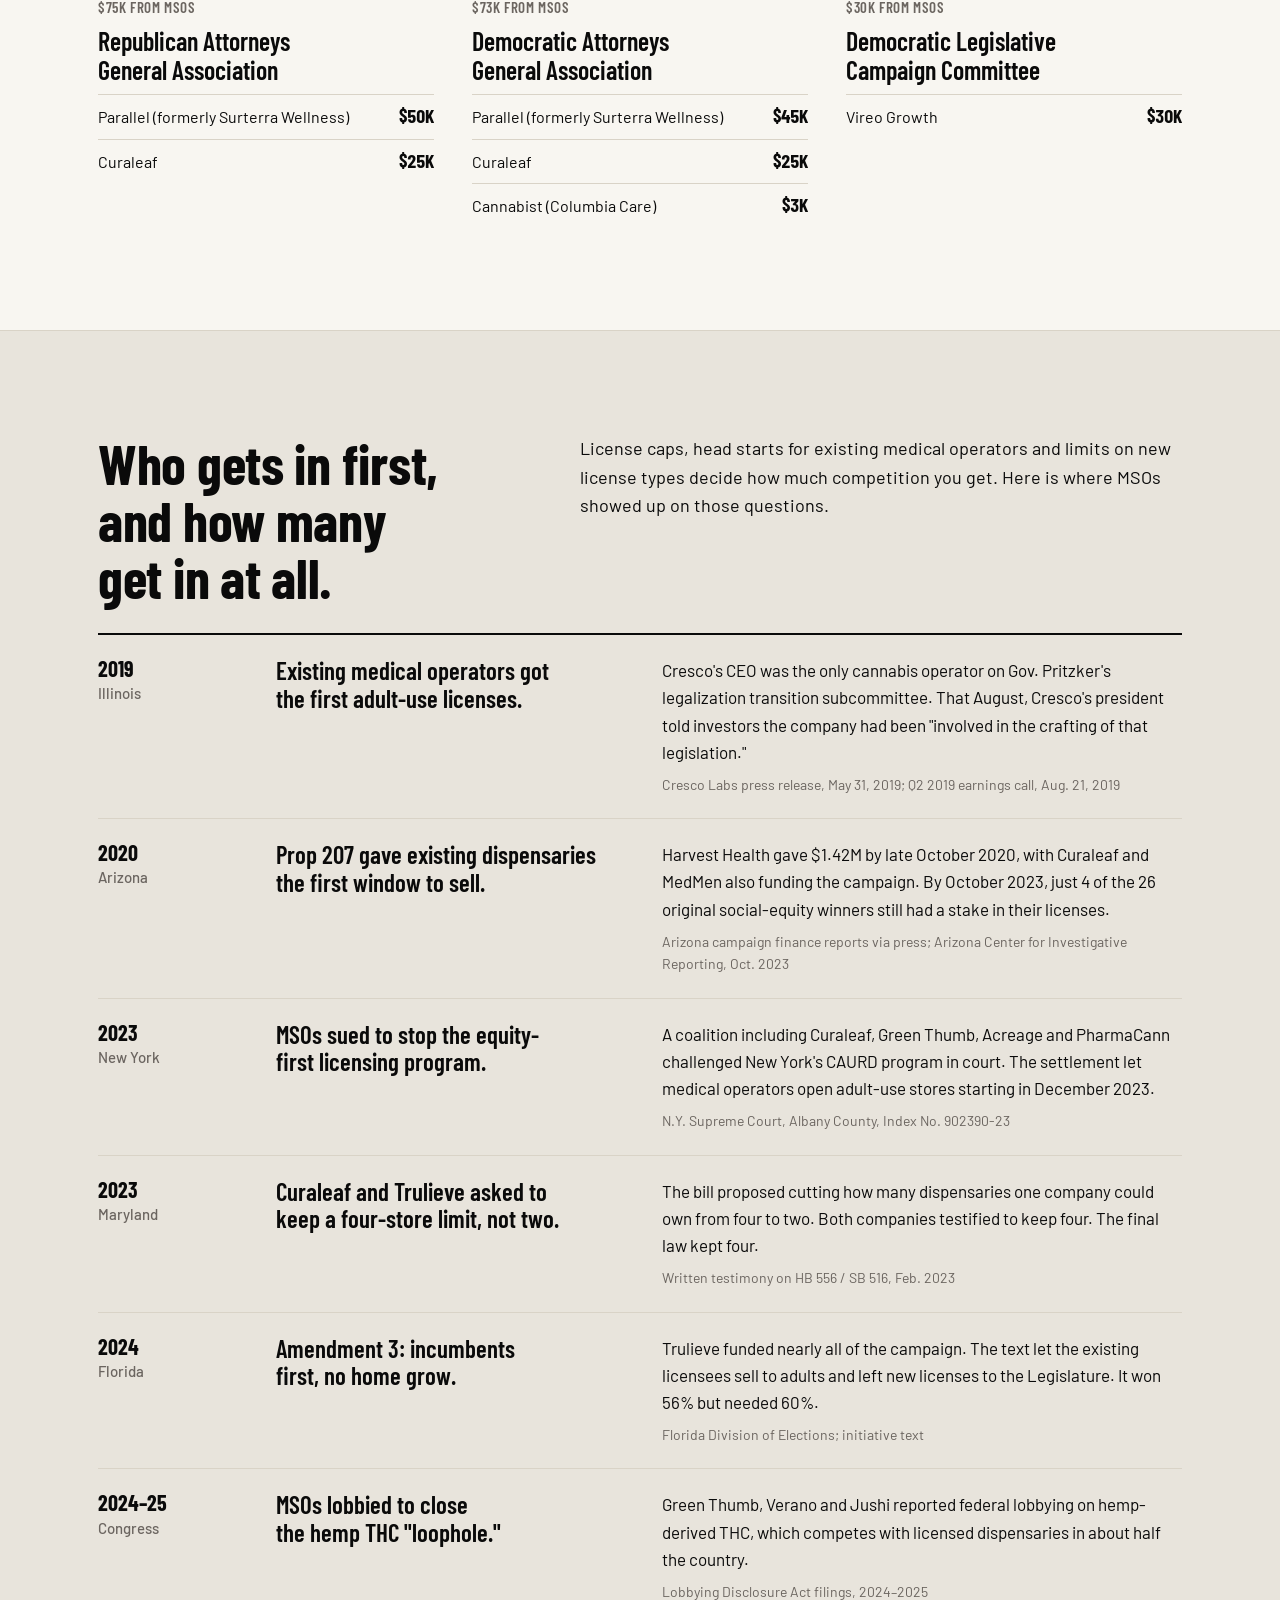
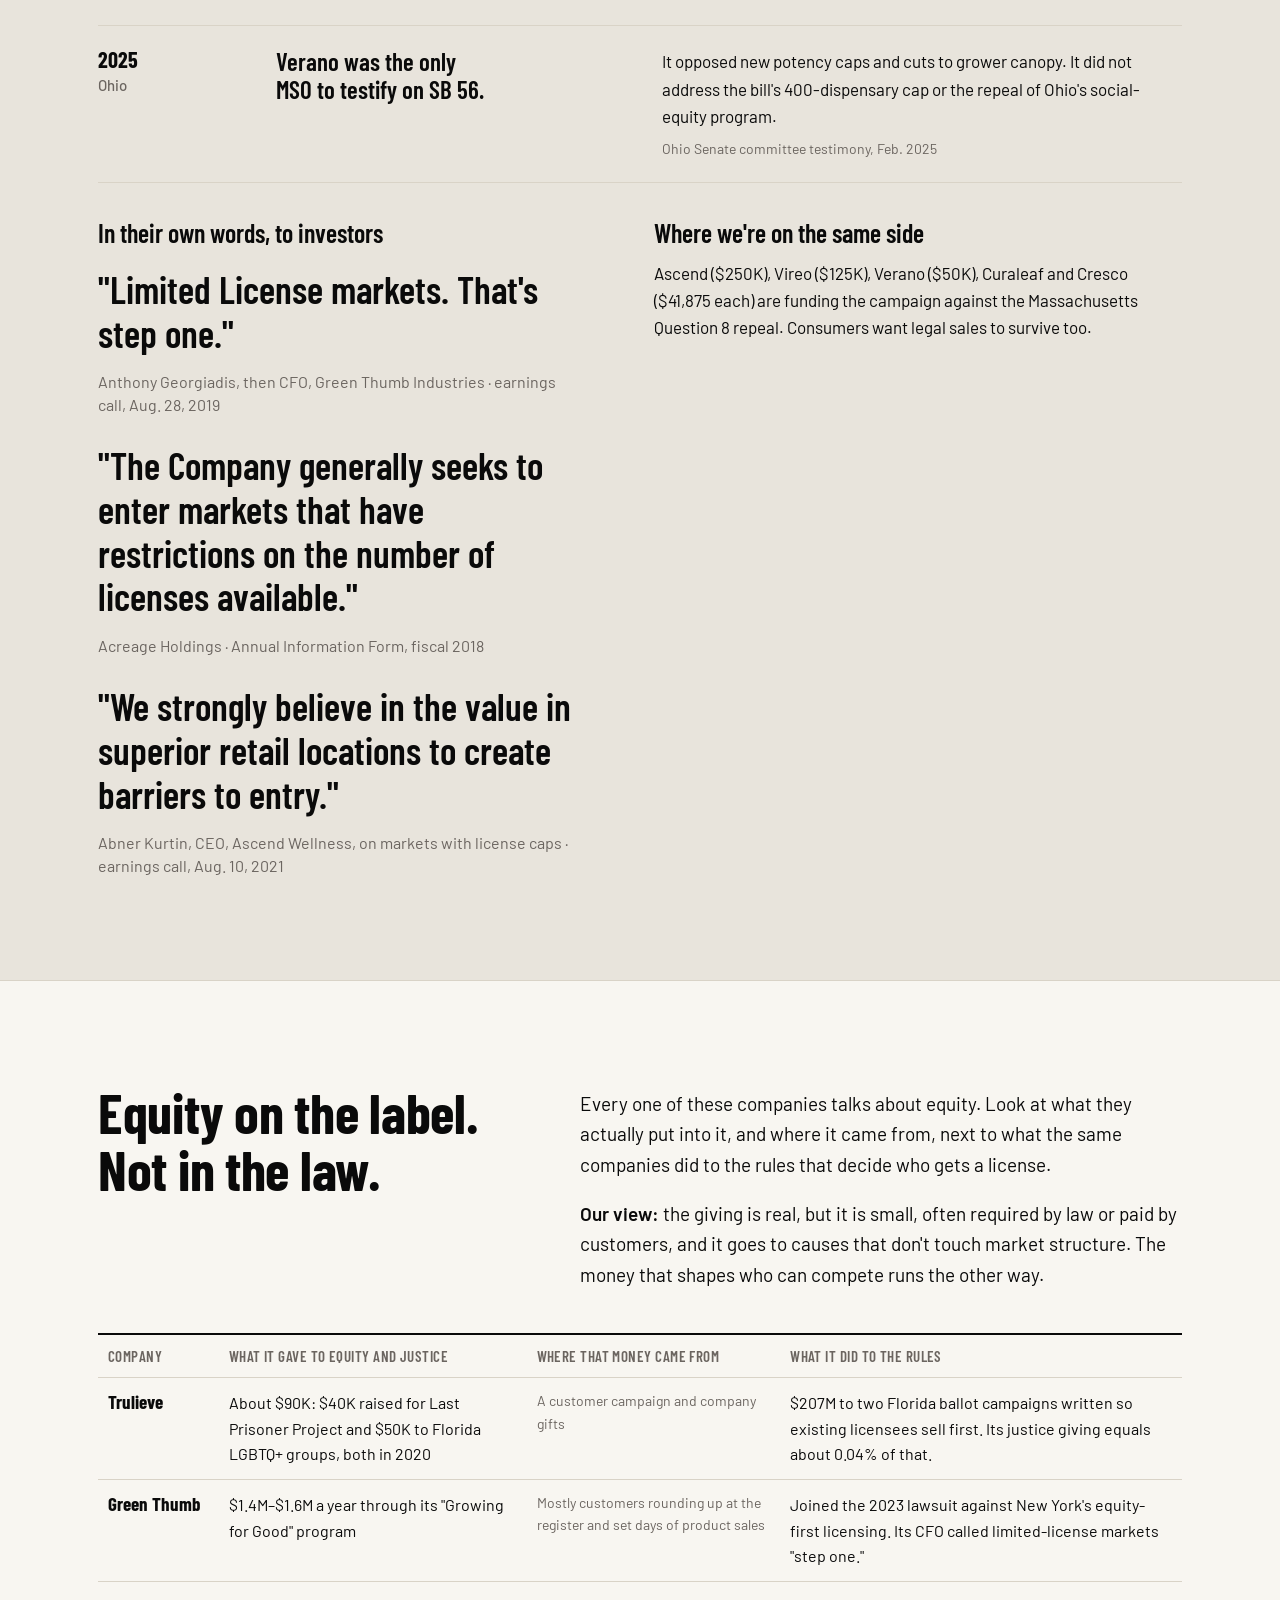
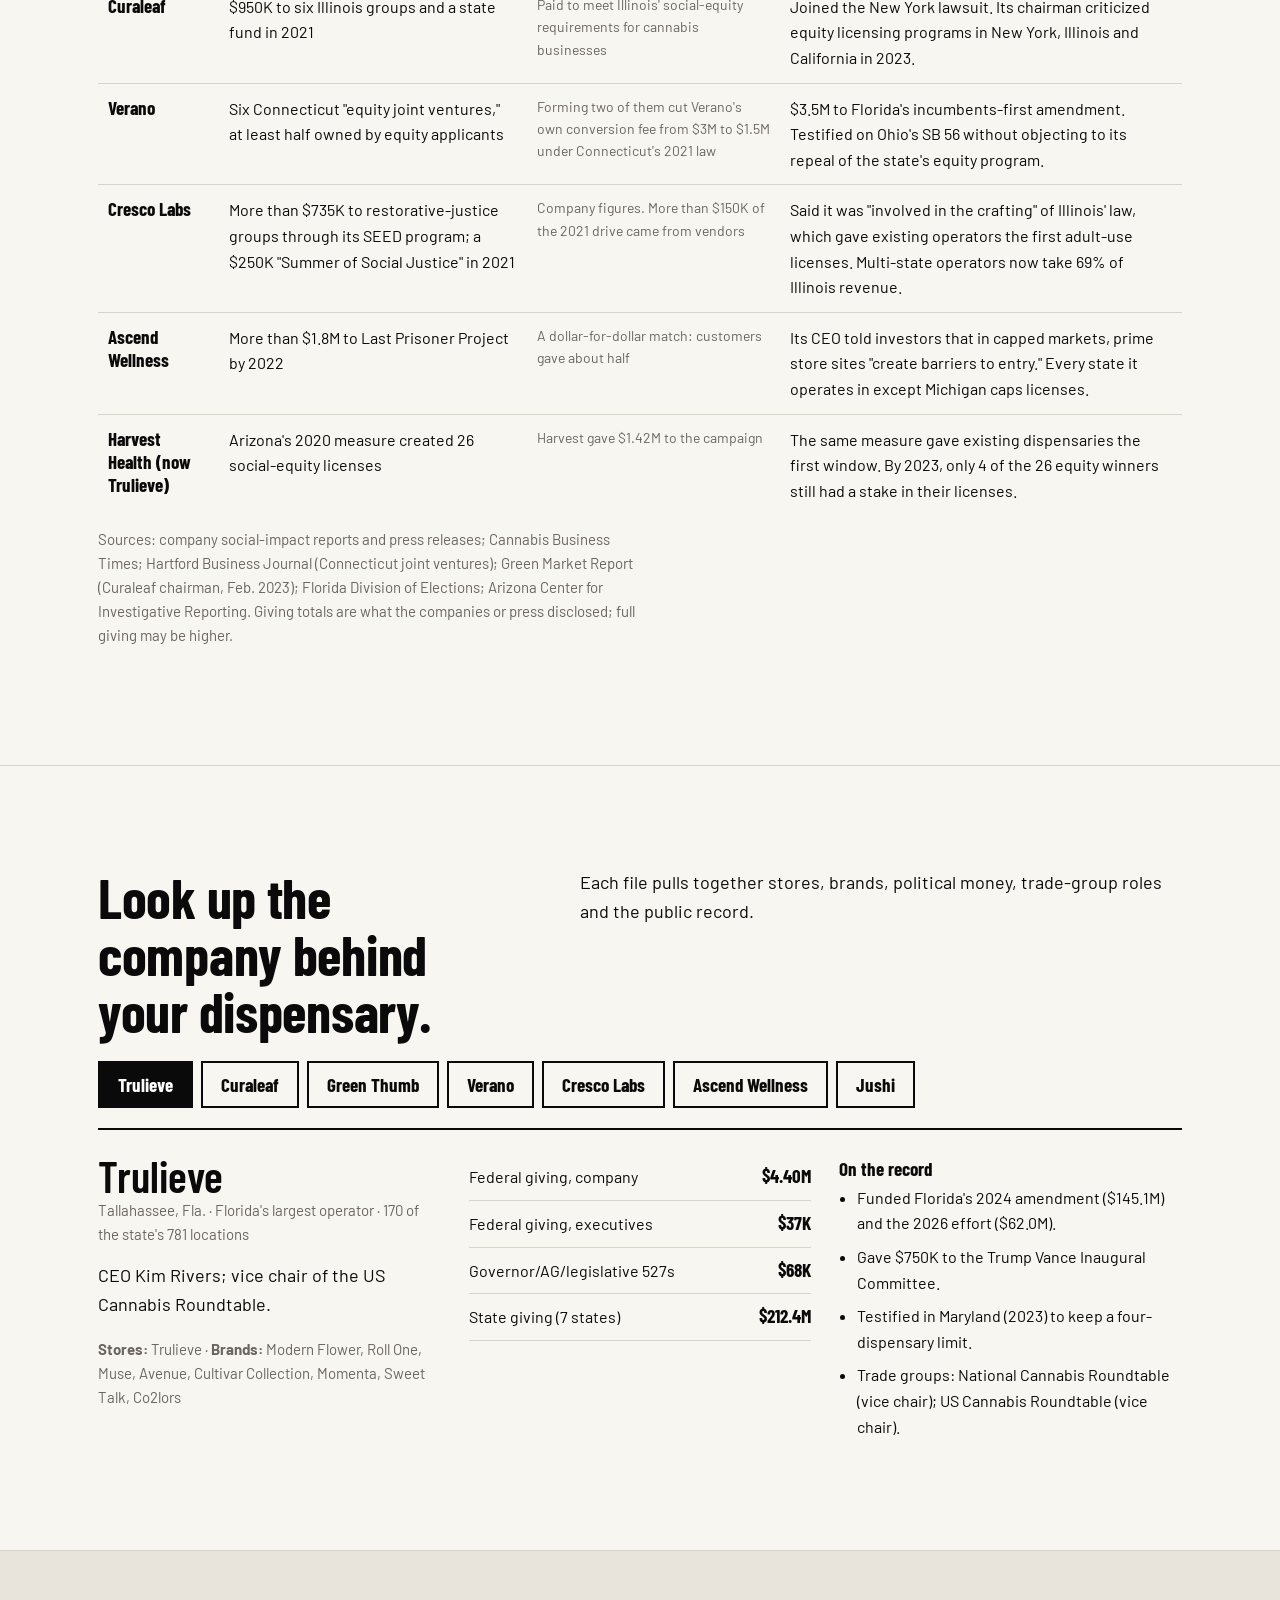
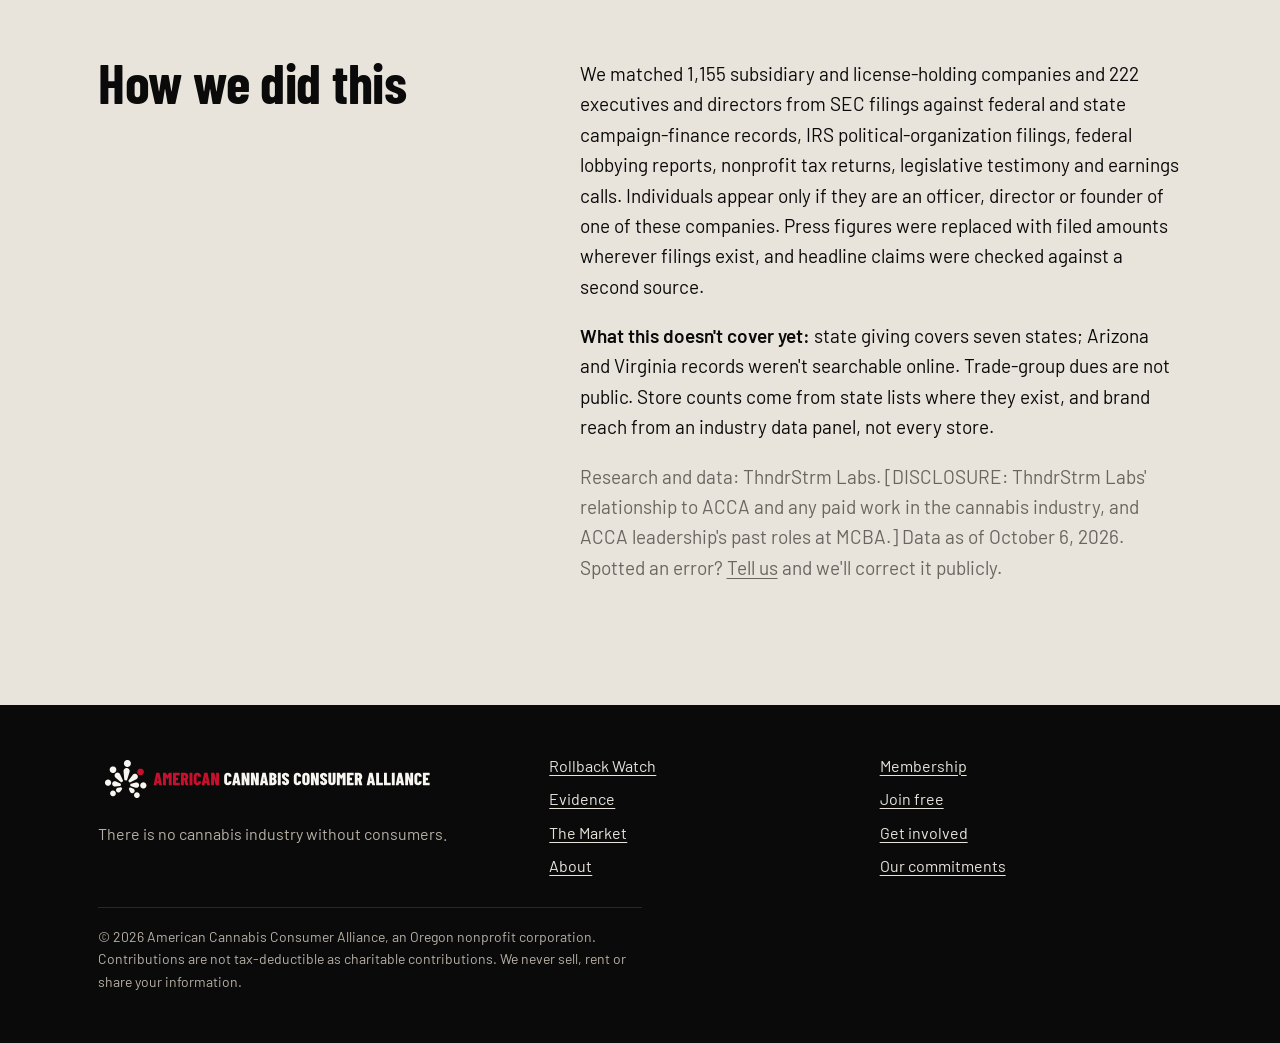
==== commit f4a6a24a: "Send every signup link to the membership page All Join free links (nav, footers, 404, Market) now go" ====
--- a/market/index.html
+++ b/market/index.html
@@ -23,7 +23,7 @@
 <header class="top on-black"><div class="wrap">
   <a class="mark" href="/" aria-label="American Cannabis Consumer Alliance, home"><picture><source media="(max-width:760px)" srcset="/assets/brand/logo-compact-fullcolor-dark.svg"><img src="/assets/brand/logo-horizontal-fullcolor-dark.svg" alt="American Cannabis Consumer Alliance" width="365" height="56"></picture></a>
   <button class="menu-btn" type="button" aria-expanded="false" aria-controls="site-nav">Menu</button>
-  <ul class="nav" id="site-nav"><li><a href="/#watch">Rollback Watch</a></li><li><a href="/evidence.html">Evidence</a></li><li data-scorecard><a href="/scorecard/">Scorecard</a></li><li><a href="/market/" aria-current="page">The Market</a></li><li><a href="/membership.html">Membership</a></li><li><a href="/about.html">About</a></li><li class="join"><a href="/join.html">Join free</a></li></ul>
+  <ul class="nav" id="site-nav"><li><a href="/#watch">Rollback Watch</a></li><li><a href="/evidence.html">Evidence</a></li><li data-scorecard><a href="/scorecard/">Scorecard</a></li><li><a href="/market/" aria-current="page">The Market</a></li><li><a href="/membership.html">Membership</a></li><li><a href="/about.html">About</a></li><li class="join"><a href="/membership.html#free">Join free</a></li></ul>
 </div></header>
 
 <main id="main">
@@ -61,7 +61,7 @@
     <div><h3>One owner, many labels</h3><div id="families"></div></div>
   </div>
   <p class="cite" style="margin-top:18px">Stores in Headset's tracking panel carrying each brand, Aug.–Sept. 2026, including the owner's own stores. *Green Thumb sold these brands to RYTHM, Inc. in 2025, keeps a stake of about a third and licenses them back in its 14 states.</p>
-  <div class="notice"><b>Help us count the shelves</b><p>The ACCA Shelf Census will ask people on our list to log which brands their local store carries, about ten minutes once a quarter. It's how we'll measure who really fills the menu in your state.</p><a class="btn" href="/join.html">Join to take part</a></div>
+  <div class="notice"><b>Help us count the shelves</b><p>The ACCA Shelf Census will ask people on our list to log which brands their local store carries, about ten minutes once a quarter. It's how we'll measure who really fills the menu in your state.</p><a class="btn" href="/membership.html#free">Join to take part</a></div>
 </div></section>
 
 <section class="sec dark on-black" id="money"><div class="wrap">
@@ -215,7 +215,7 @@
   <div><a class="mark" href="/"><img src="/assets/brand/logo-horizontal-fullcolor-dark.svg" alt="American Cannabis Consumer Alliance" width="340" height="52"></a>
     <p>There is no cannabis industry without consumers.</p></div>
   <ul><li><a href="/#watch">Rollback Watch</a></li><li><a href="/evidence.html">Evidence</a></li><li data-scorecard><a href="/scorecard/">Scorecard</a></li><li><a href="/market/">The Market</a></li><li><a href="/about.html">About</a></li></ul>
-  <ul><li><a href="/membership.html">Membership</a></li><li><a href="/join.html">Join free</a></li><li><a href="/about.html#involved">Get involved</a></li><li><a href="/about.html#transparency">Our commitments</a></li></ul>
+  <ul><li><a href="/membership.html">Membership</a></li><li><a href="/membership.html#free">Join free</a></li><li><a href="/about.html#involved">Get involved</a></li><li><a href="/about.html#transparency">Our commitments</a></li></ul>
   <p class="legal">© 2026 American Cannabis Consumer Alliance, an Oregon nonprofit corporation. Contributions are not tax-deductible as charitable contributions. We never sell, rent or share your information.</p>
 </div></footer>
 <script src="/market/data.js?v=2026-10-06a"></script>
